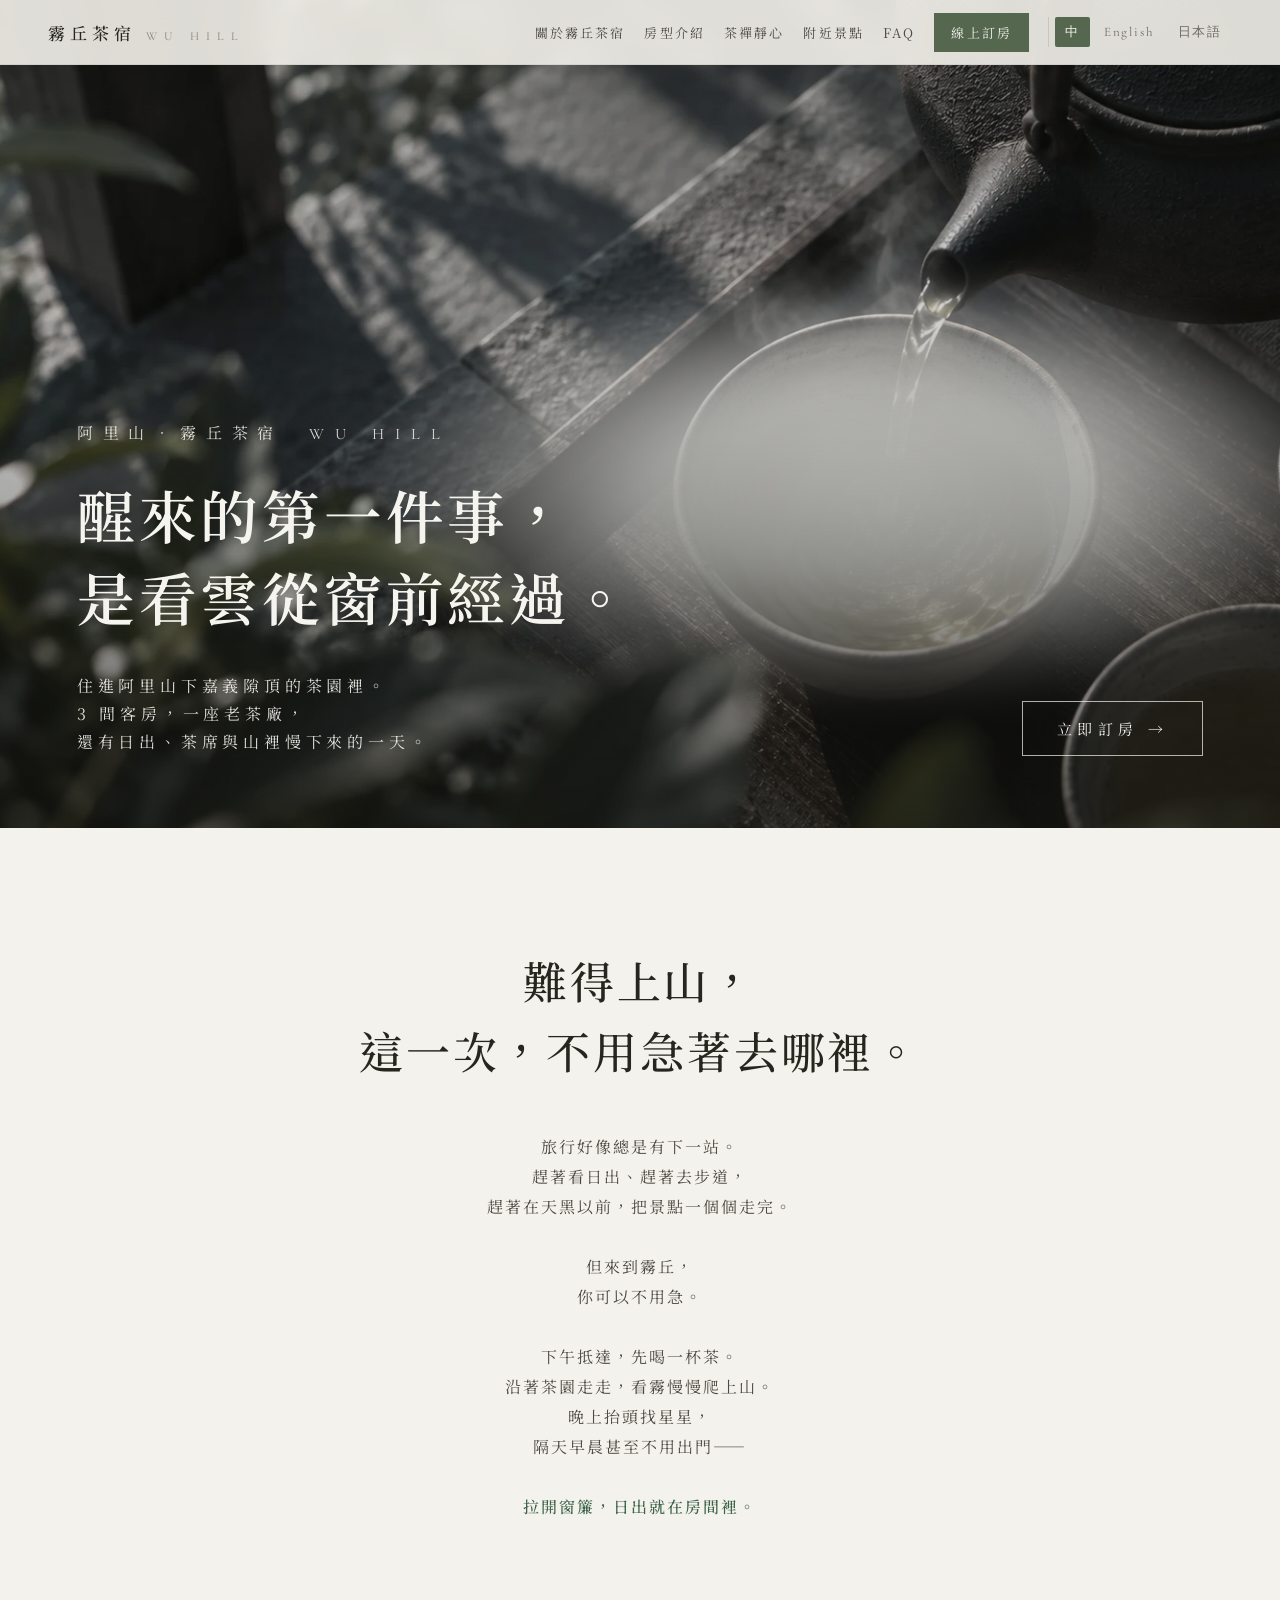
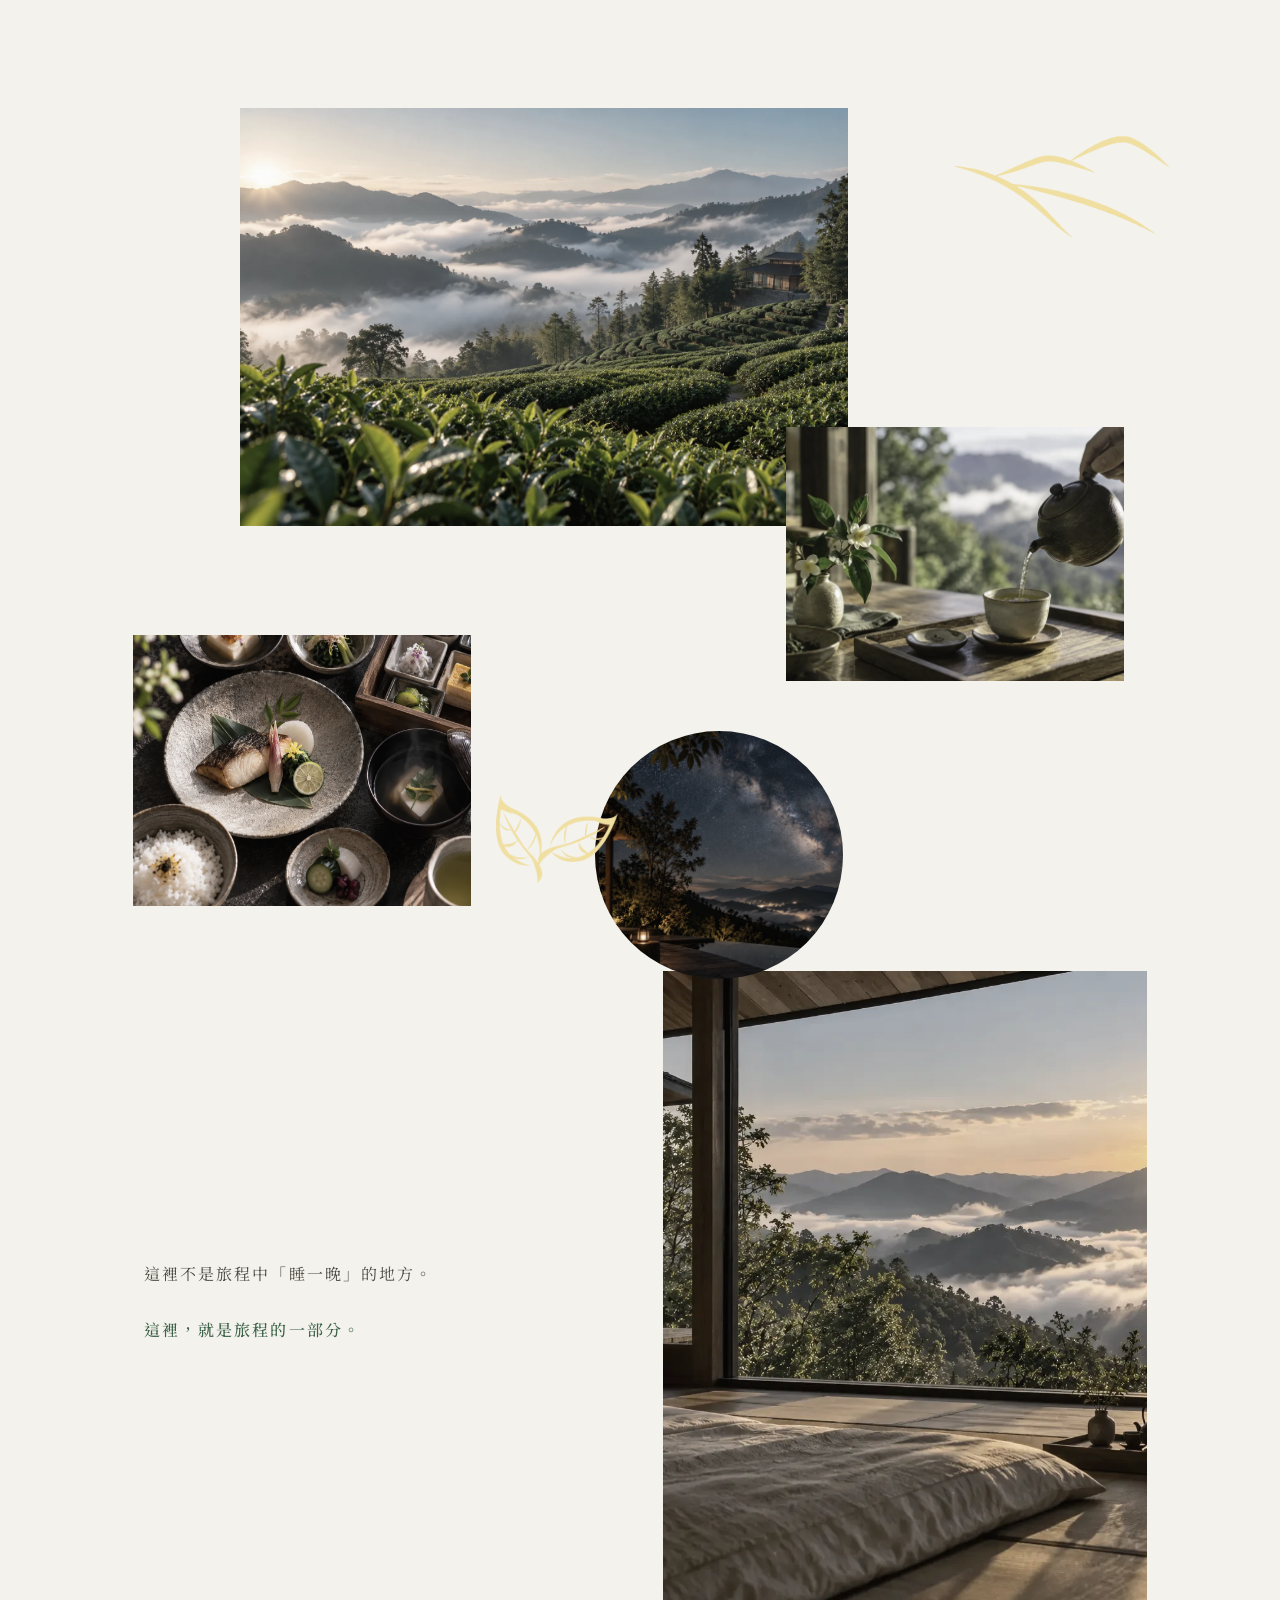
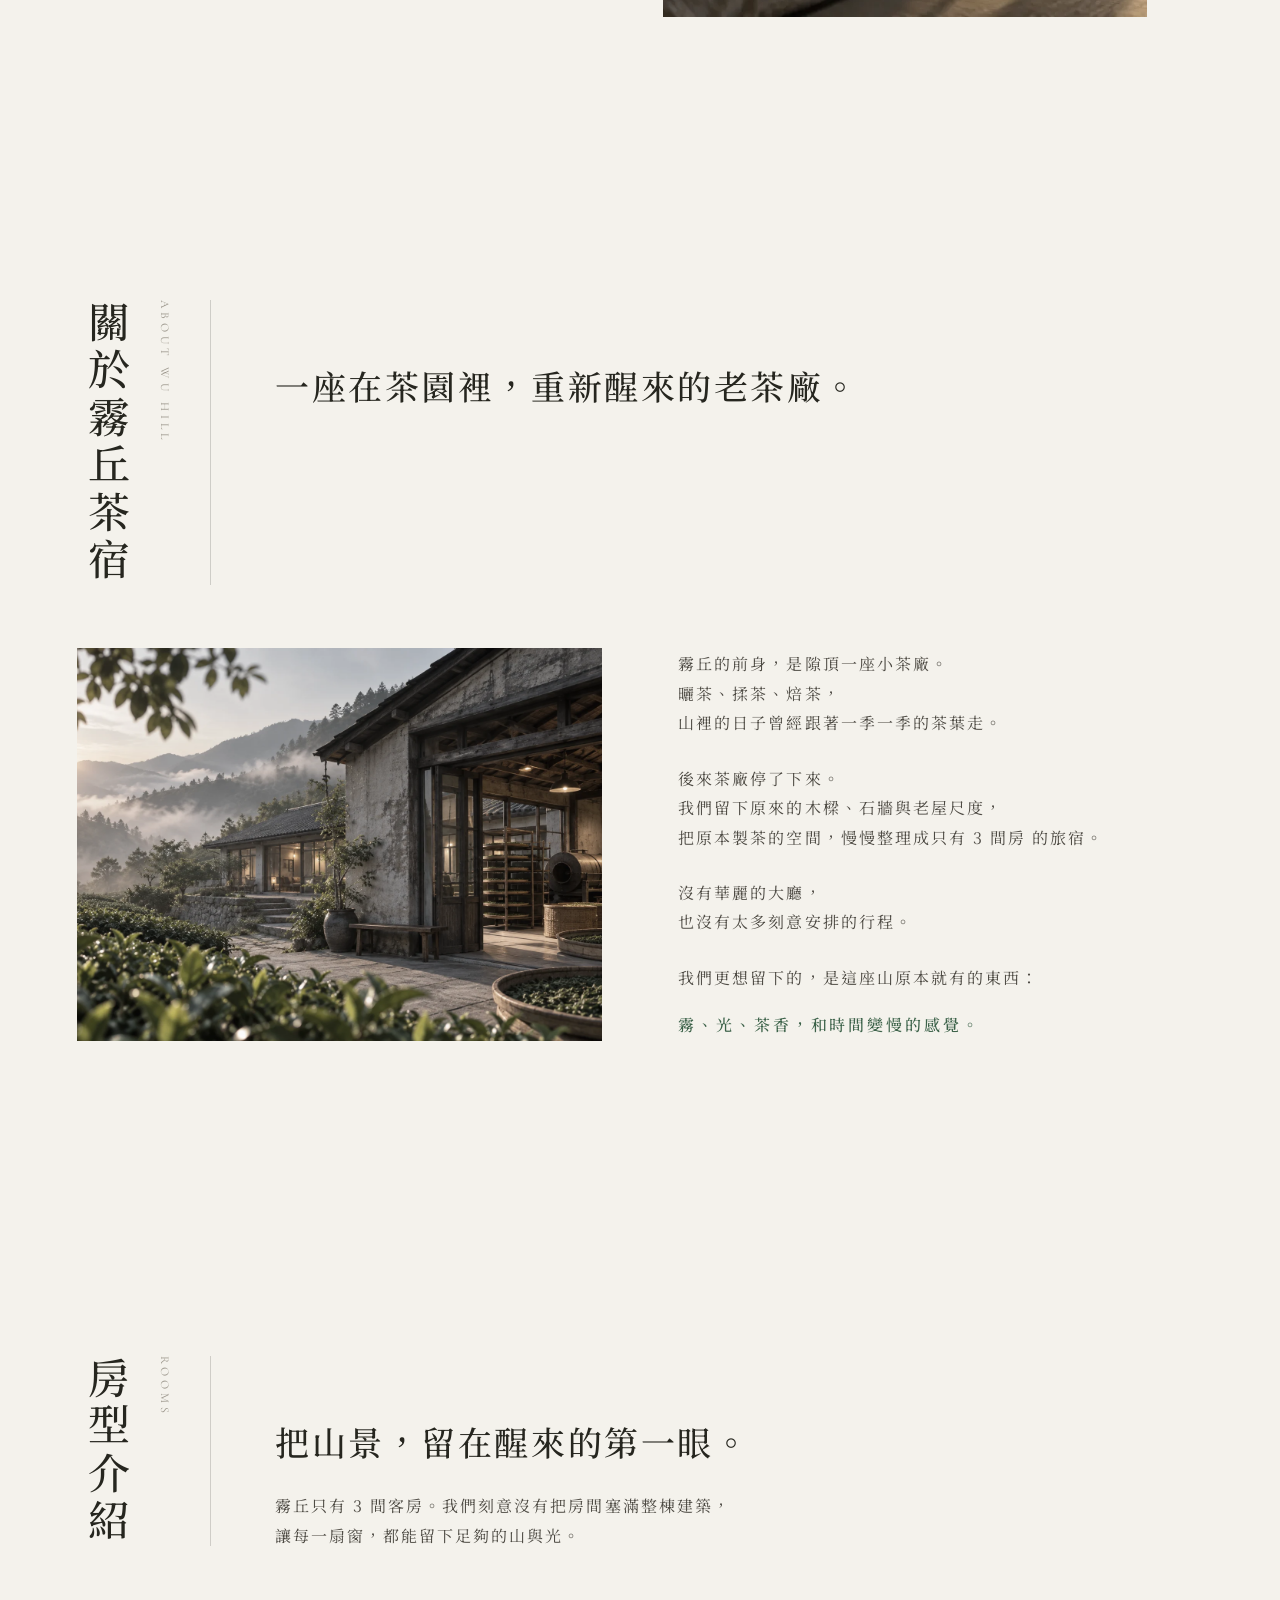
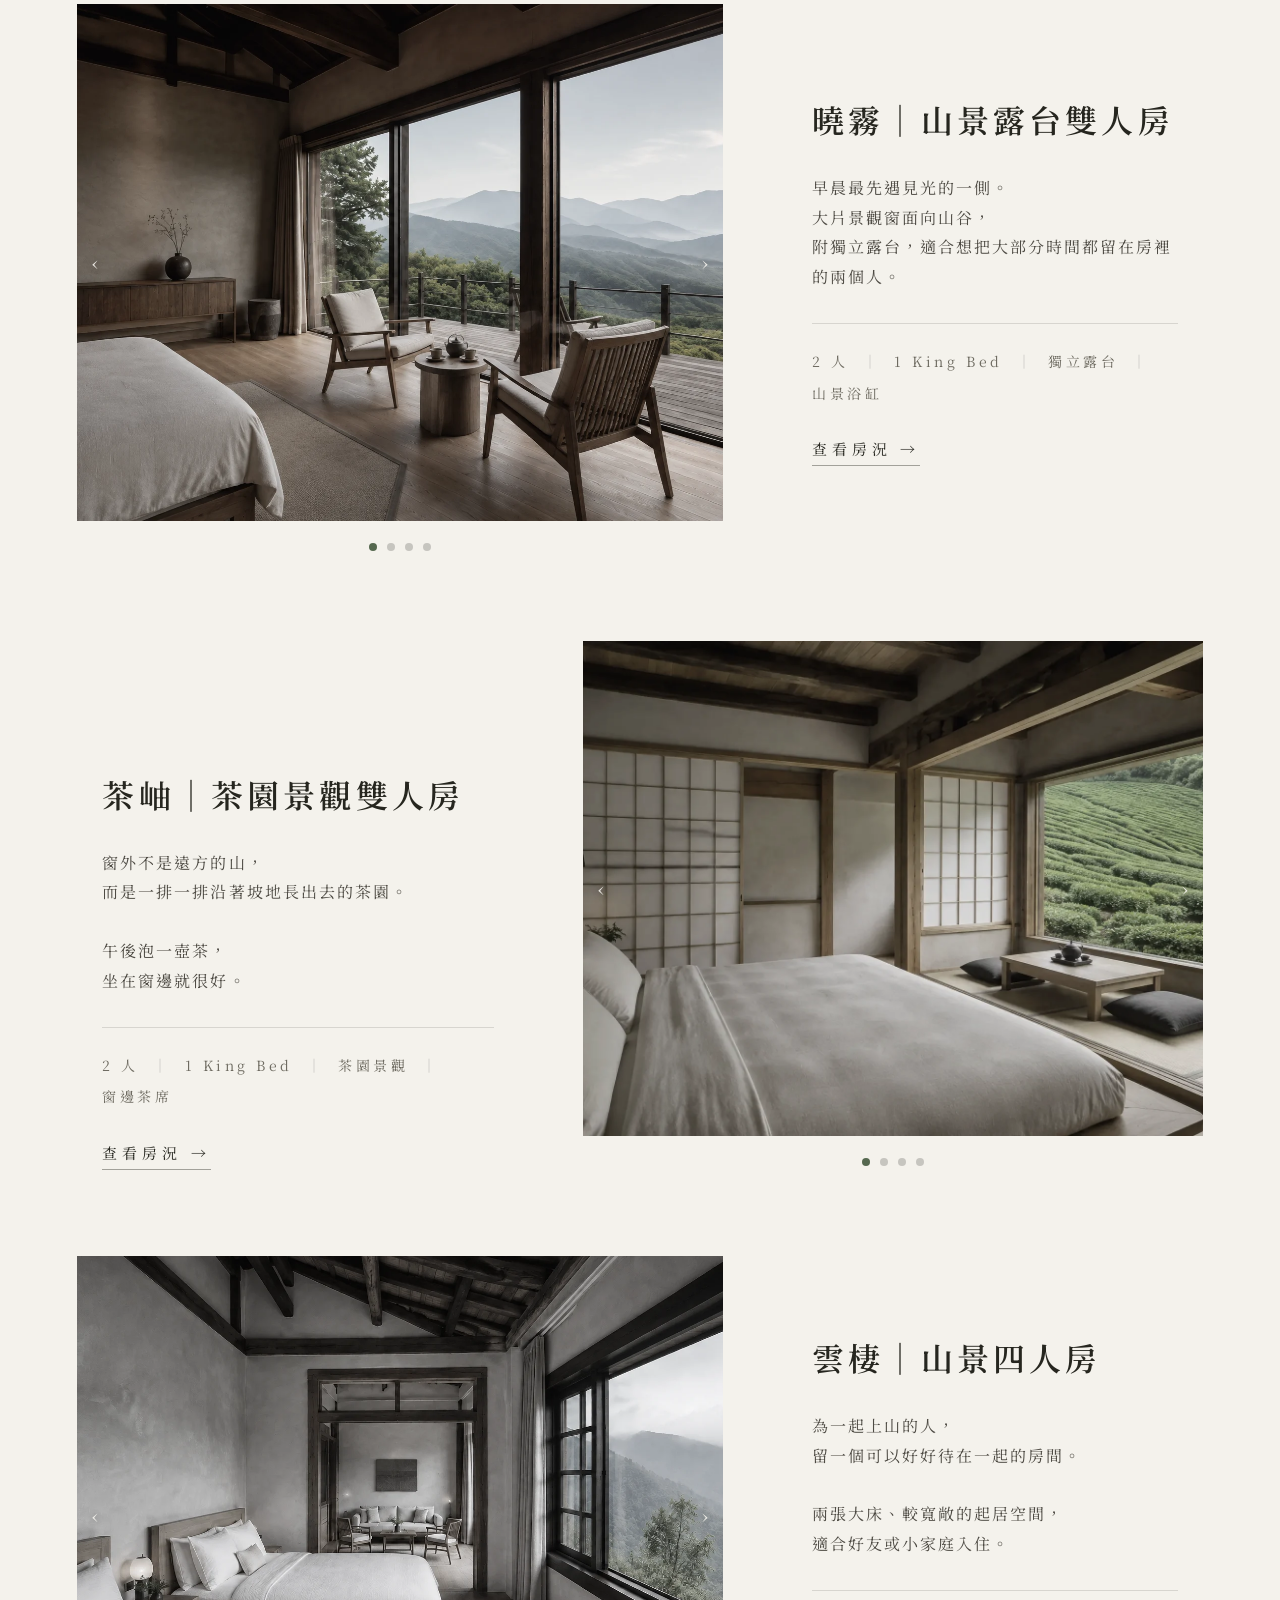
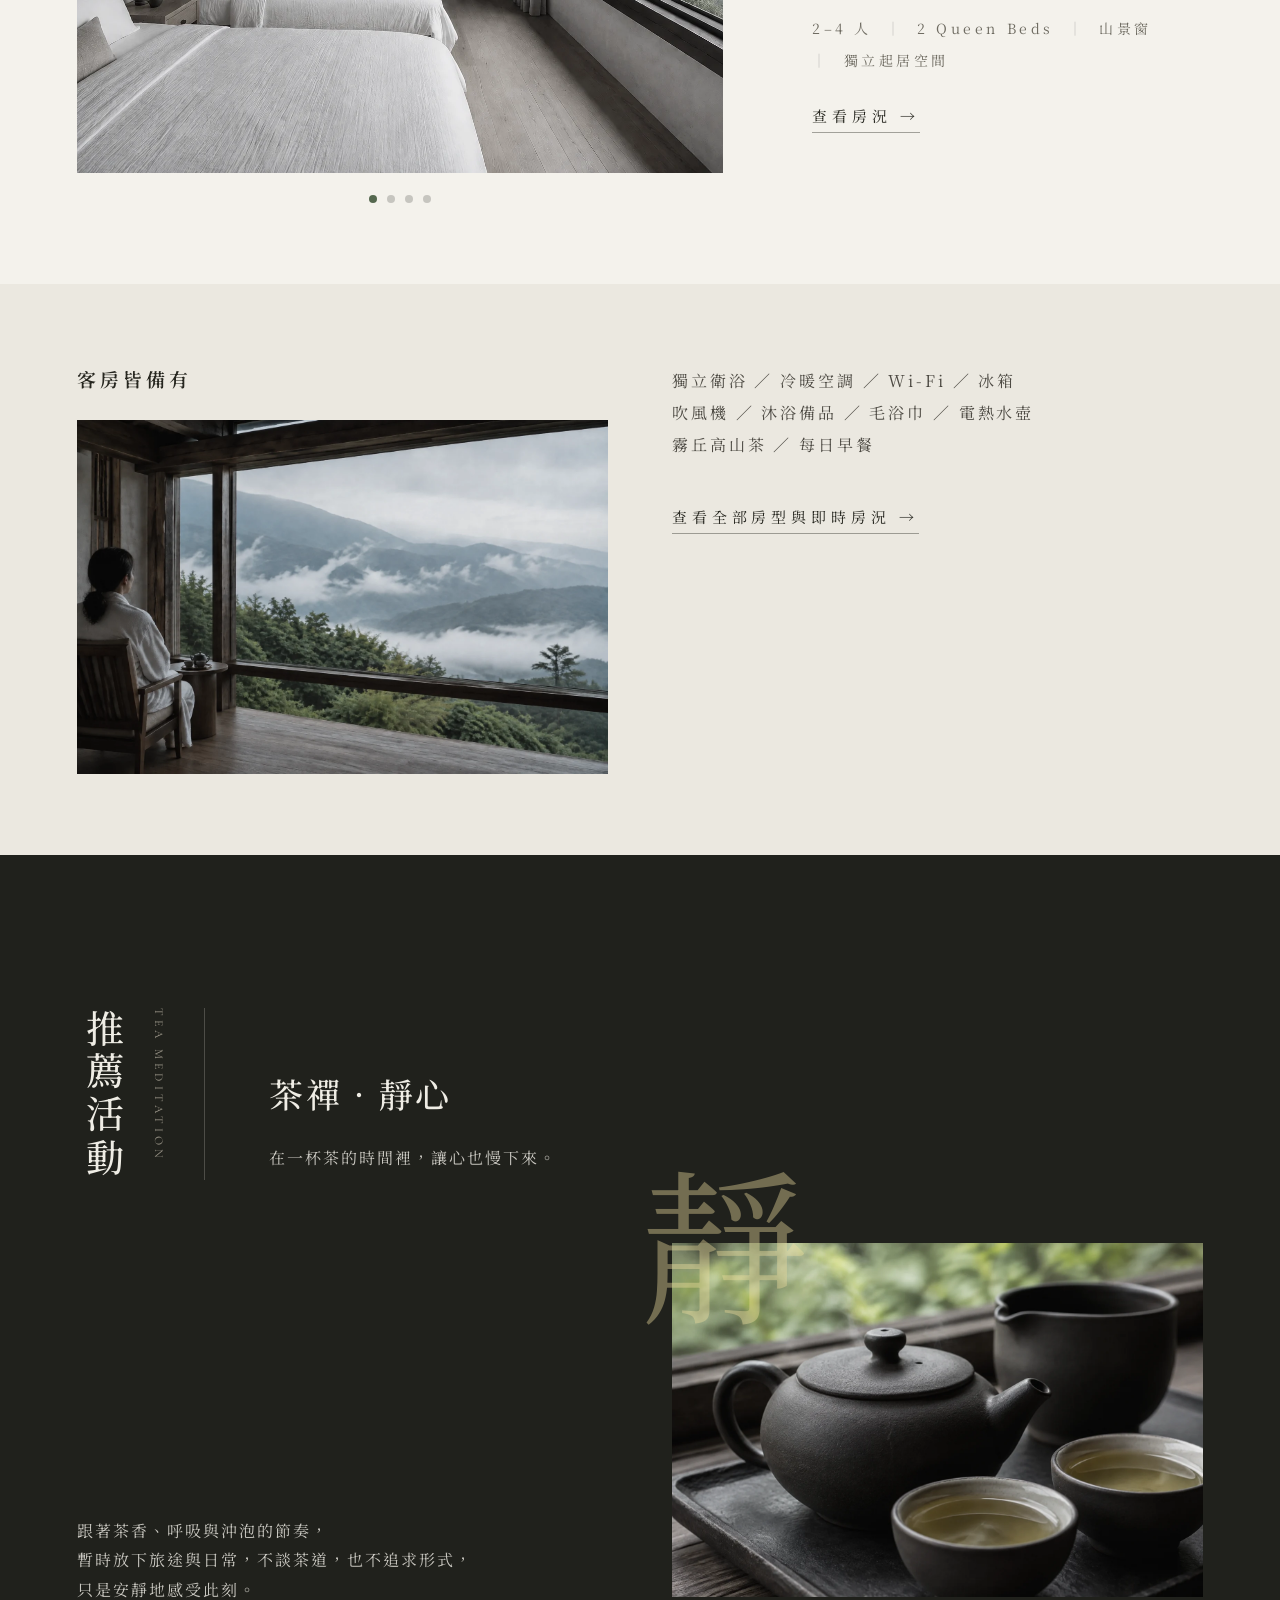
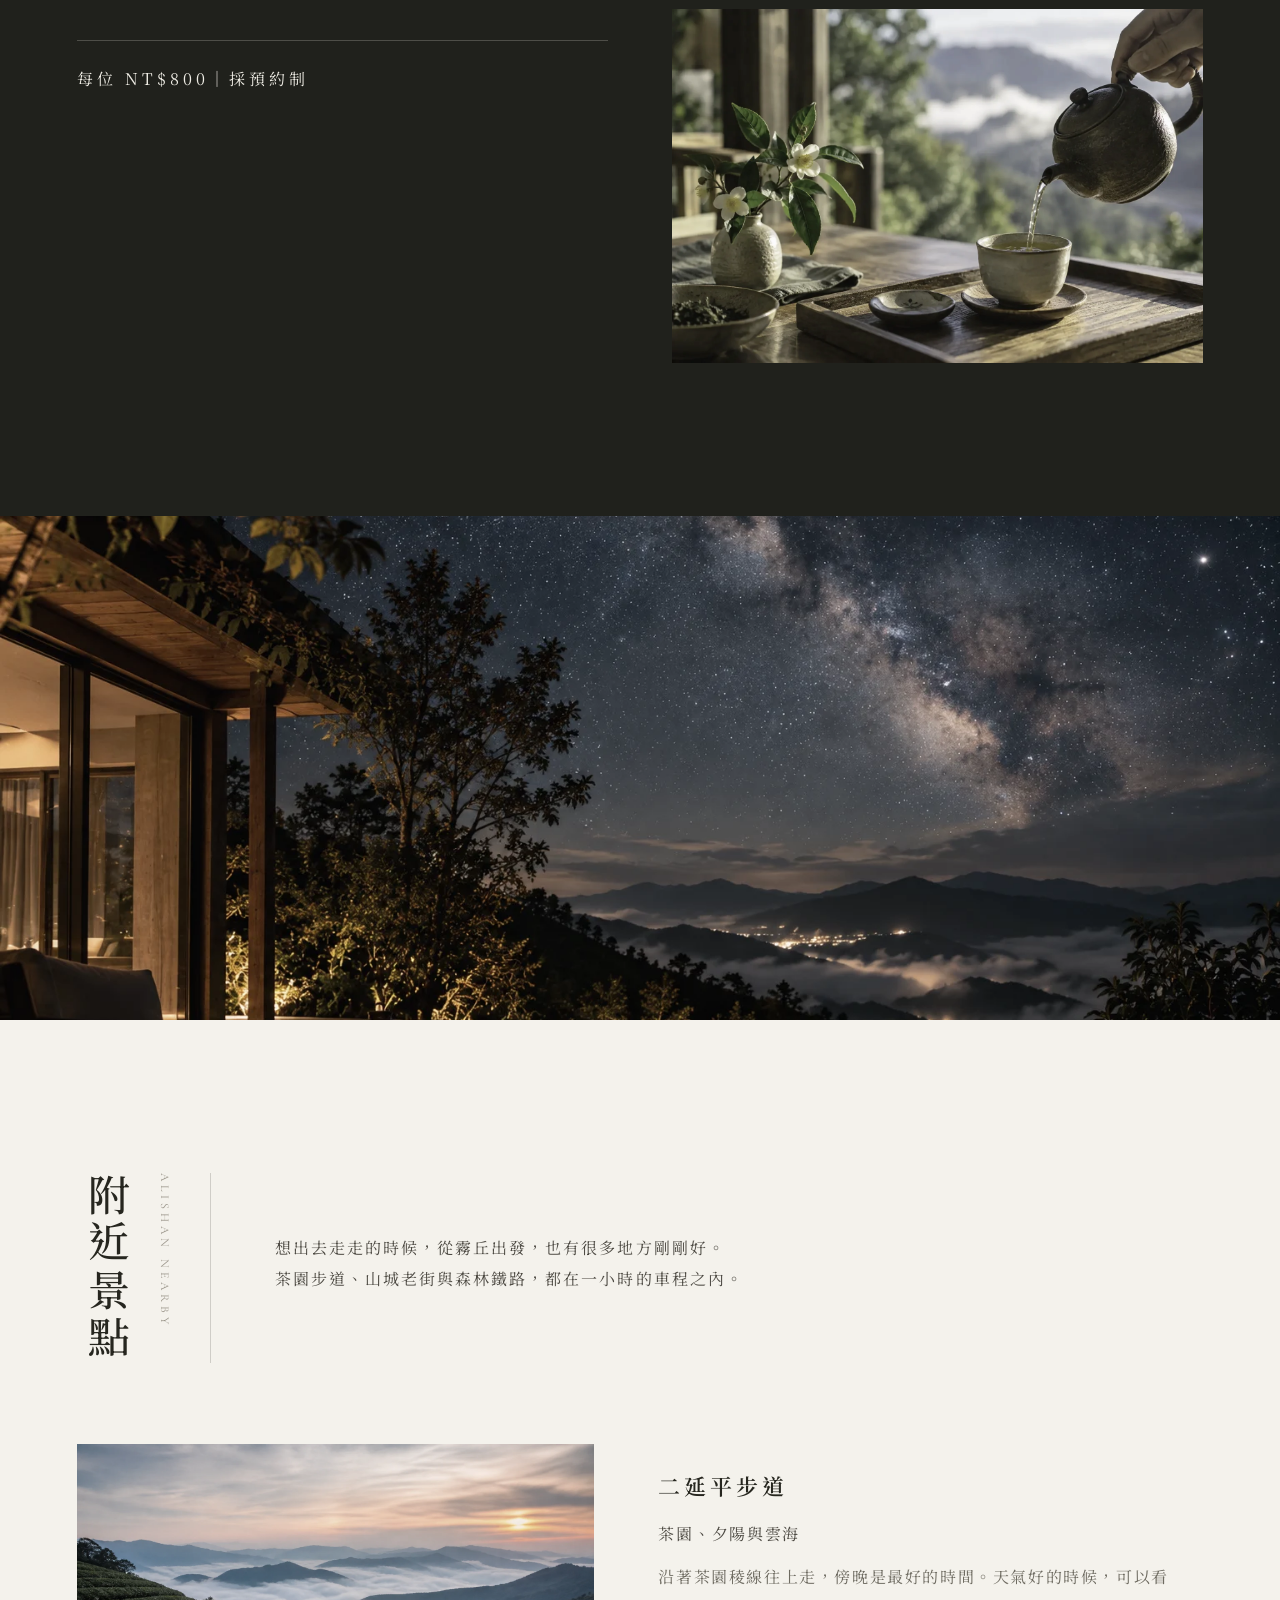
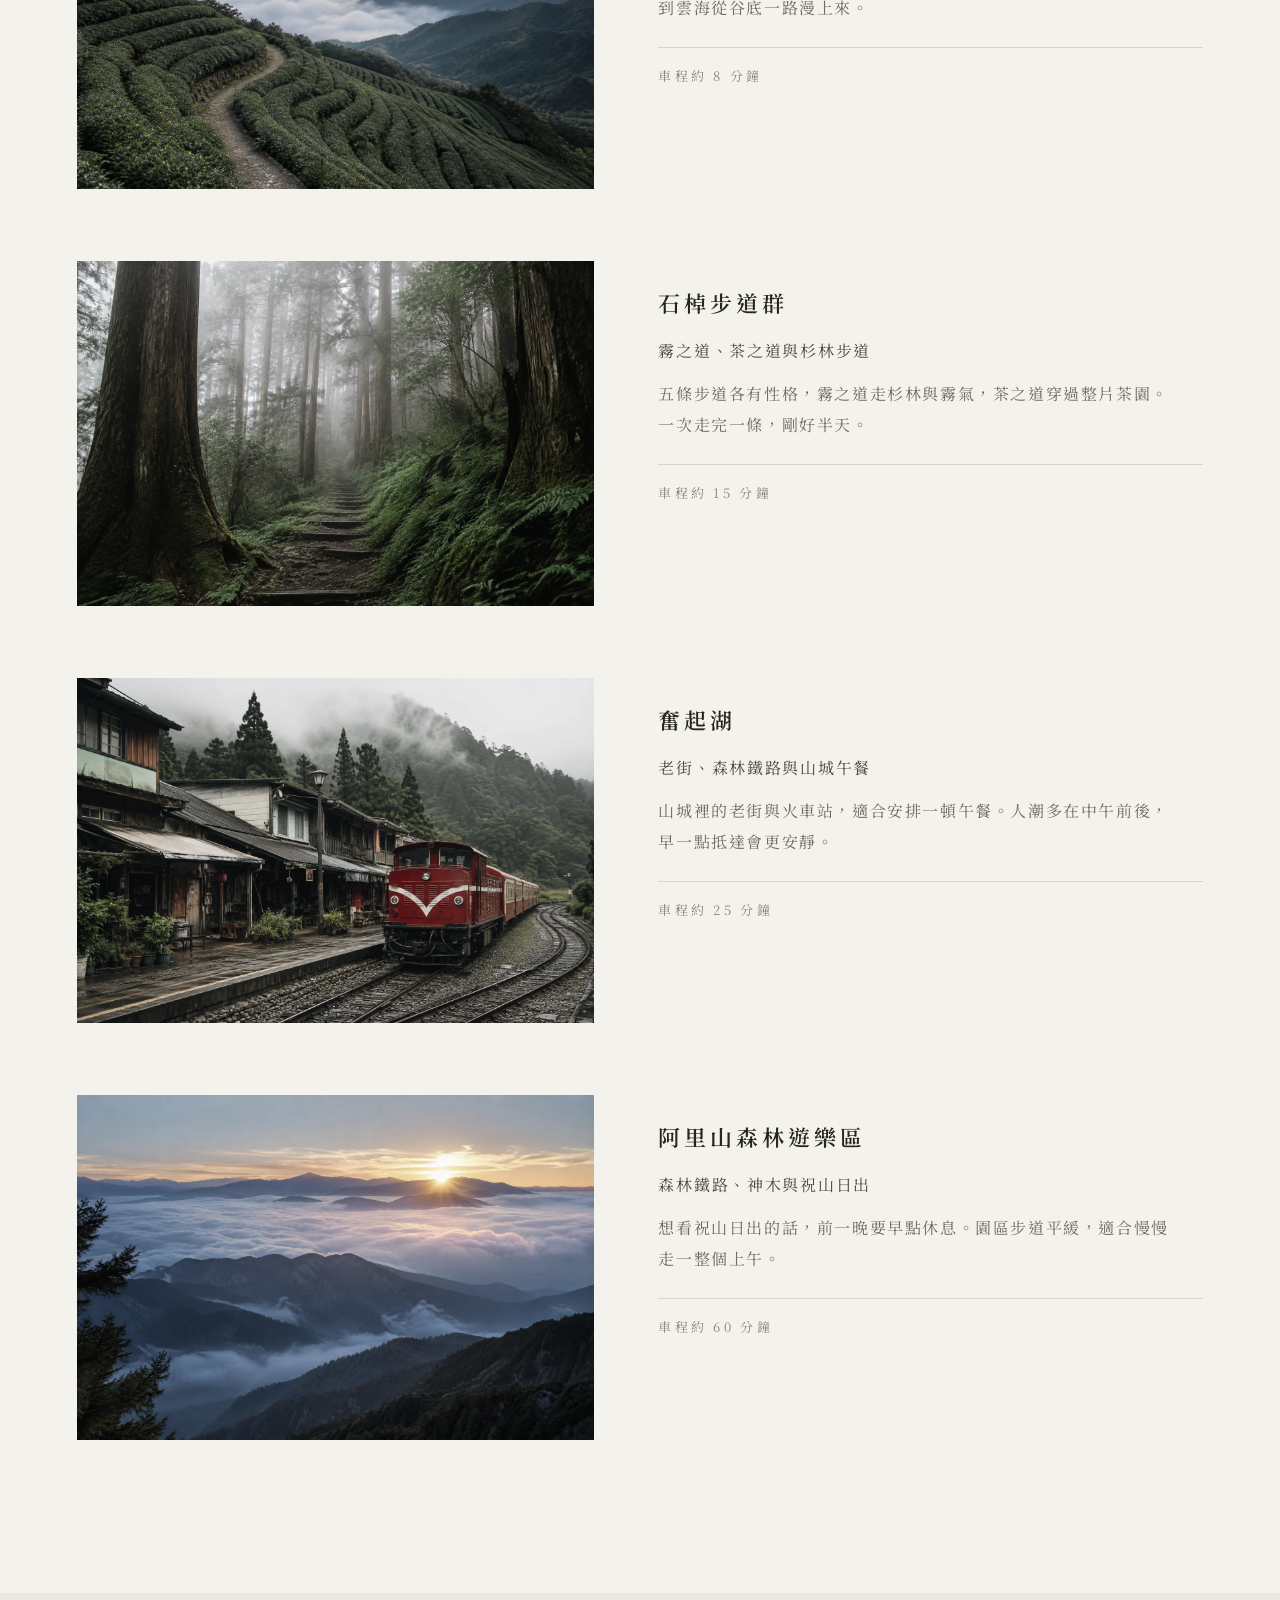
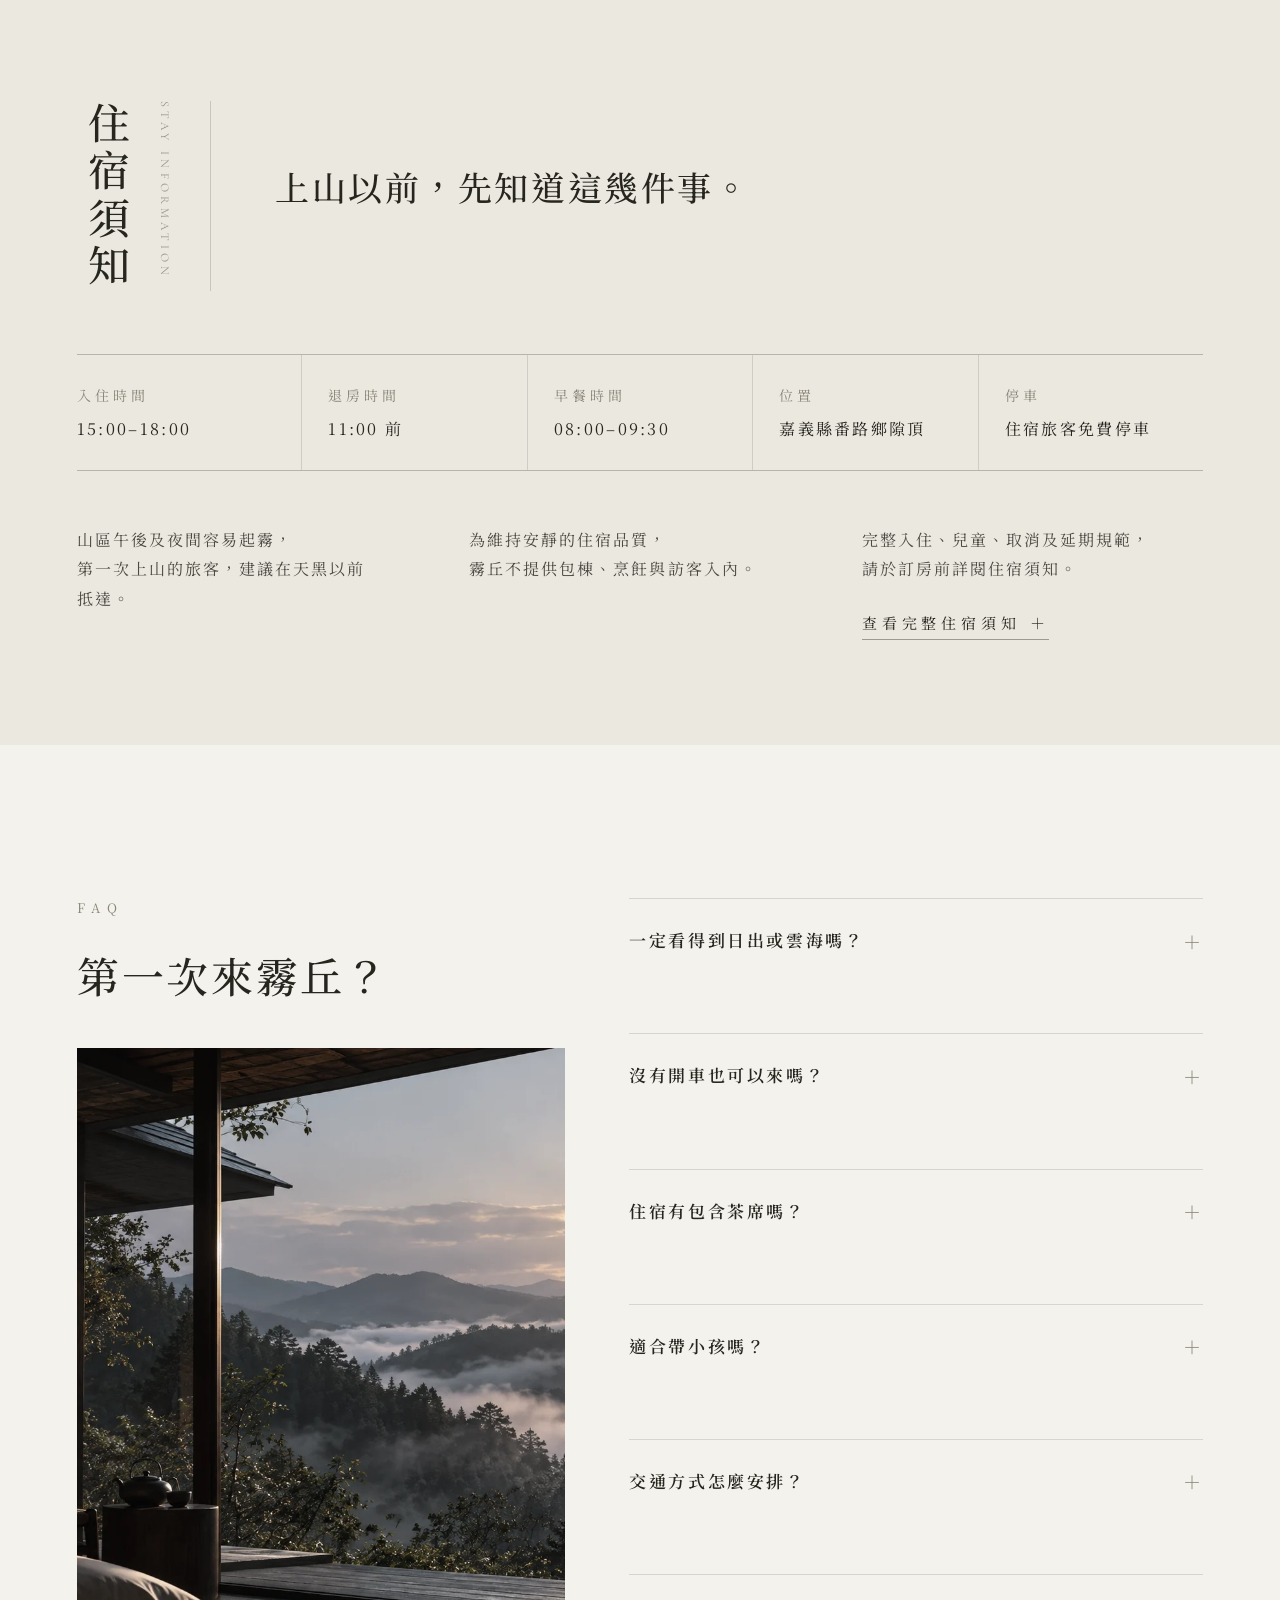
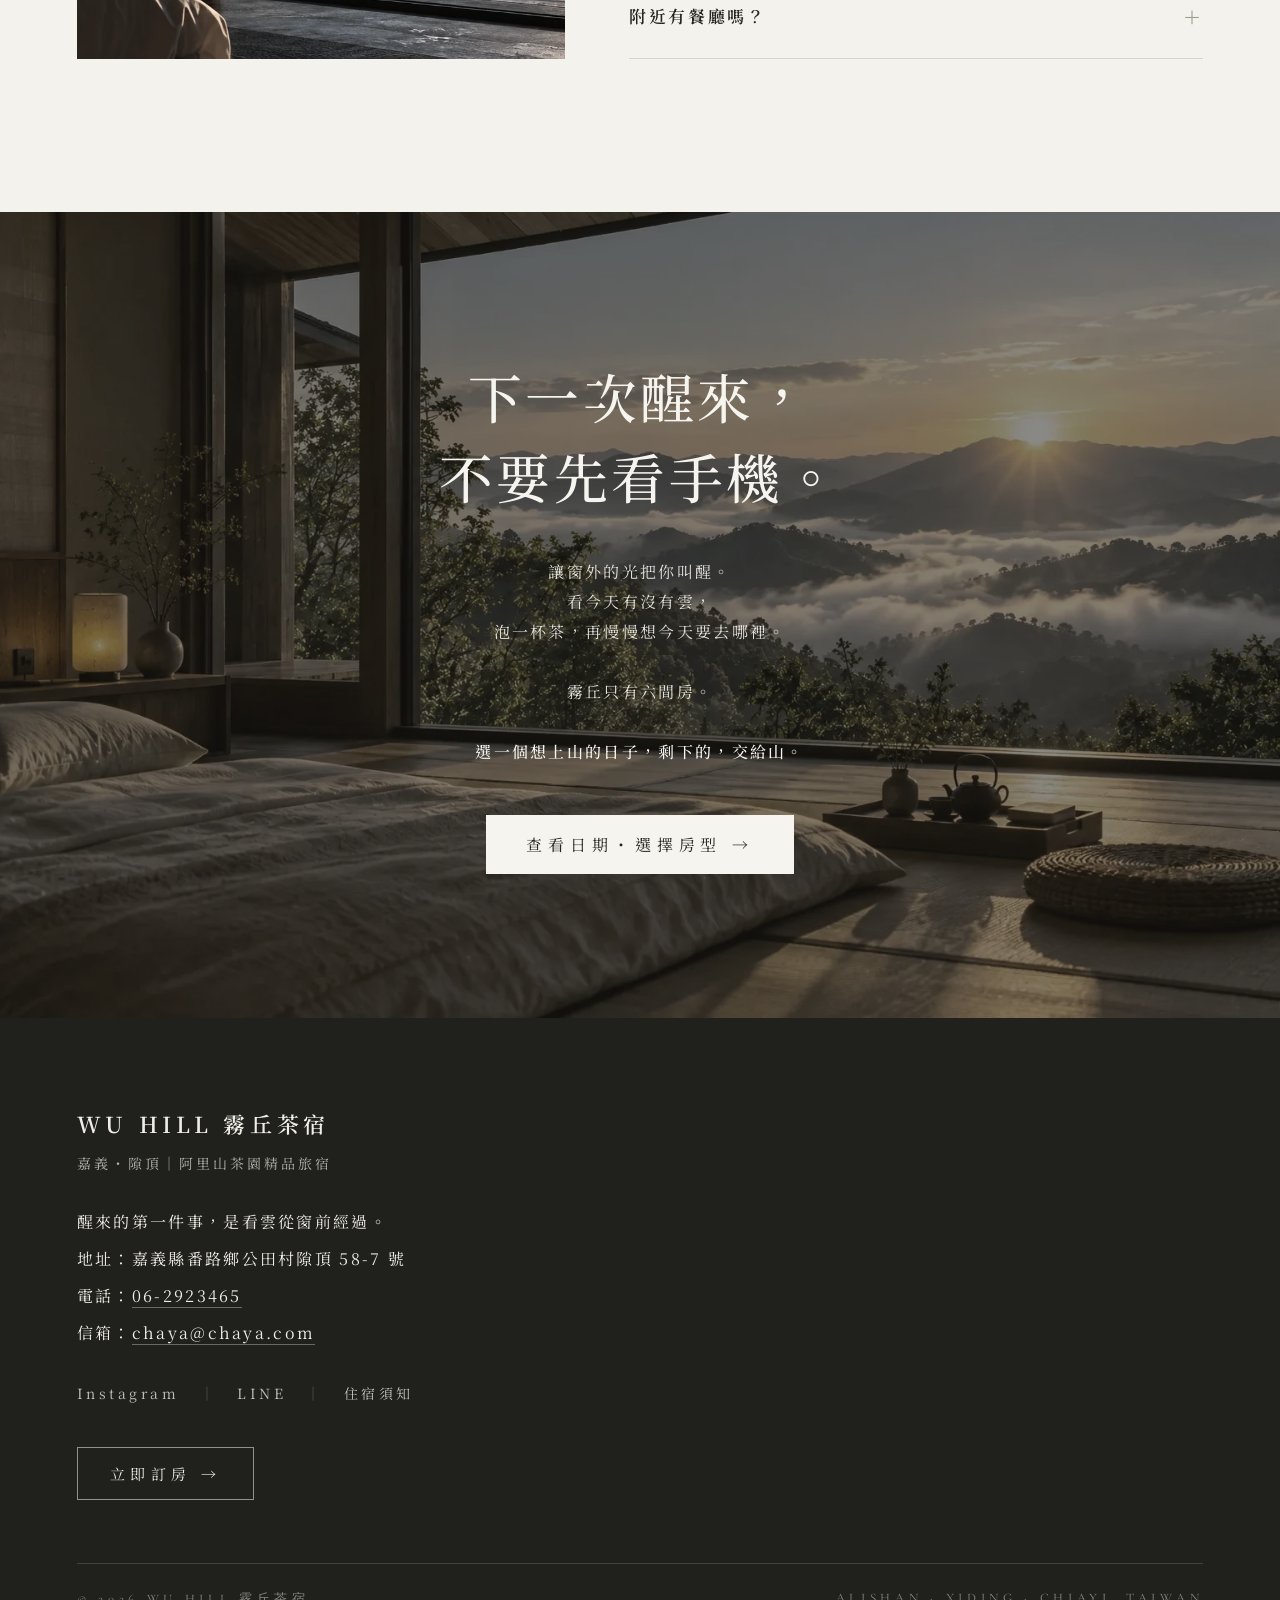
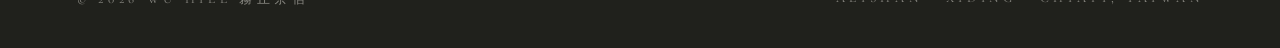
==== index.html @ 0c0c70a4 "Add files via upload" ====
<!DOCTYPE html>
<html lang="zh-Hant">
<head>
<meta charset="utf-8">
<meta name="viewport" content="width=device-width, initial-scale=1">
<title>嘉義 | 阿里山隙頂霧丘茶宿</title>
<meta name="description" content="霧丘茶宿位於嘉義縣番路鄉隙頂，阿里山下的茶園精品旅宿。老茶廠改建，僅 3 間客房，日出、雲海、茶席與山裡慢下來的一天。">
<meta name="keywords" content="霧丘茶宿,阿里山民宿,隙頂民宿,嘉義民宿,阿里山日出,雲海,茶園民宿,番路鄉,茶席,阿里山住宿">
<meta name="robots" content="index,follow,max-image-preview:large">
<meta name="theme-color" content="#F4F2EC">
<link rel="canonical" href="https://wuhill.com.tw/">
<meta property="og:type" content="website">
<meta property="og:locale" content="zh_TW">
<meta property="og:site_name" content="霧丘茶宿 WU HILL">
<meta property="og:title" content="嘉義 | 阿里山隙頂霧丘茶宿">
<meta property="og:description" content="醒來的第一件事，是看雲從窗前經過。阿里山下隙頂茶園裡的 3 間客房。">
<meta property="og:url" content="https://wuhill.com.tw/">
<meta property="og:image" content="https://wuhill.com.tw/assets/hero.webp">
<meta name="twitter:card" content="summary_large_image">
<link rel="alternate" hreflang="zh-Hant" href="https://wuhill.com.tw/">
<link rel="alternate" hreflang="en" href="https://wuhill.com.tw/en/">
<link rel="alternate" hreflang="ja" href="https://wuhill.com.tw/ja/">
<link rel="alternate" hreflang="x-default" href="https://wuhill.com.tw/">
<script type="application/ld+json">
{"@context":"https://schema.org","@type":"LodgingBusiness","name":"霧丘茶宿 WU HILL","alternateName":"阿里山隙頂霧丘茶宿","url":"https://wuhill.com.tw/","image":"https://wuhill.com.tw/assets/hero.webp","description":"阿里山下嘉義隙頂茶園裡的精品旅宿，老茶廠改建，僅 3 間客房，附日出山景、茶席與每日早餐。","priceRange":"$$$","numberOfRooms":3,"petsAllowed":false,"address":{"@type":"PostalAddress","streetAddress":"公田村隙頂 58-7 號","addressLocality":"番路鄉","addressRegion":"嘉義縣","addressCountry":"TW"},"geo":{"@type":"GeoCoordinates","latitude":23.4487,"longitude":120.6935},"telephone":"+886-6-2923465","email":"chaya@chaya.com","checkinTime":"15:00","checkoutTime":"11:00","amenityFeature":[{"@type":"LocationFeatureSpecification","name":"免費停車","value":true},{"@type":"LocationFeatureSpecification","name":"Wi-Fi","value":true},{"@type":"LocationFeatureSpecification","name":"每日早餐","value":true},{"@type":"LocationFeatureSpecification","name":"迎賓茶席","value":true}]}
</script>
<script type="application/ld+json">
{"@context":"https://schema.org","@type":"FAQPage","mainEntity":[{"@type":"Question","name":"一定看得到日出或雲海嗎？","acceptedAnswer":{"@type":"Answer","text":"日出、雲海與星空皆受當日天候影響，我們無法保證。但山裡最好看的地方，也正是每天都不太一樣。"}},{"@type":"Question","name":"沒有開車也可以來嗎？","acceptedAnswer":{"@type":"Answer","text":"可以搭乘大眾運輸至隙頂附近站點。若希望安排周邊景點，自駕會較方便。"}},{"@type":"Question","name":"住宿有包含茶席嗎？","acceptedAnswer":{"@type":"Answer","text":"有。每位住宿旅客皆可參加入住迎賓茶席，不需要任何茶道經驗。"}},{"@type":"Question","name":"適合帶小孩嗎？","acceptedAnswer":{"@type":"Answer","text":"可以，部分房型可入住兒童，實際人數限制請依各房型說明。"}},{"@type":"Question","name":"附近有餐廳嗎？","acceptedAnswer":{"@type":"Answer","text":"山區餐飲選擇與營業時間較城市有限，建議入住前安排晚餐。訂房完成後，我們也會提供附近用餐清單。"}}]}
</script>
<link rel="preconnect" href="https://fonts.googleapis.com">
<link rel="preconnect" href="https://fonts.gstatic.com" crossorigin>
<link href="https://fonts.googleapis.com/css2?family=Cormorant+Garamond:ital,wght@0,300;0,400;0,500;0,600;1,300&family=Noto+Serif+TC:wght@200;300;400;500;600&family=Noto+Serif+JP:wght@200;300;400;500;600&display=swap" rel="stylesheet">
<style>
*{box-sizing:border-box}
html{scroll-behavior:smooth}
body{margin:0;background:#F4F2EC;color:#26261F;font-family:"Noto Serif TC",serif;font-weight:400;-webkit-font-smoothing:antialiased;text-wrap:pretty}
img{display:block;max-width:100%}
a{color:#26261F;text-decoration:none}
a:hover{color:#6A7A6B}
::selection{background:#D8D6CB}
summary::-webkit-details-marker{display:none}
details[open] [data-faq-mark]{transform:rotate(45deg)}
[data-faq-mark]{transition:transform .35s ease}
@keyframes wu-mist{
  0%{transform:translate3d(46%,32%,0) scale(1);opacity:0}
  12%{opacity:0.95}
  55%{opacity:1}
  88%{opacity:0.6}
  100%{transform:translate3d(-46%,-30%,0) scale(1.3);opacity:0}
}
@media (max-width:720px){
  [data-sec-head]{grid-template-columns:1fr !important;gap:24px !important}
  [data-sec-head] > div:first-child{border-right:0 !important;padding-right:0 !important}
  [data-sec-head] > div:last-child{padding-top:0 !important}
}


/* ---- 手機／平板：照片不裁切，改用原始 3:2 比例完整呈現 ---- */
@media (max-width:820px){
  [data-room-article] > div:first-child > div[style*="aspect-ratio"],
  [data-room-article] > div:last-child > div[style*="aspect-ratio"]{aspect-ratio:3/2 !important}
  [data-faq-grid] img,
  #about img,
  #spots img,
  #info img{aspect-ratio:3/2 !important}
}
@media (hover:none) and (max-width:820px){
  [data-nav]{display:none !important}
}
@media (max-width:820px){
  [data-room-article],[data-spot-row],[data-faq-grid]{grid-template-columns:1fr !important}
}

/* ---- 開啟載入畫面 / preloader ----
   1.2 秒後由 CSS 強制淡出，不依賴 JavaScript；淡出後不擋操作。 */
#wh-preload{position:fixed;inset:0;z-index:9999;background:#F4F2EC;display:flex;flex-direction:column;align-items:center;justify-content:center;gap:26px;animation:wh-pl-auto .7s ease 1.2s forwards}
#wh-preload.is-done{opacity:0;visibility:hidden;pointer-events:none}
@keyframes wh-pl-auto{to{opacity:0;visibility:hidden;pointer-events:none}}
#wh-preload .wh-pl-mark{width:clamp(74px,10vw,104px);opacity:0;animation:wh-pl-in .9s cubic-bezier(.22,.61,.36,1) forwards}
#wh-preload .wh-pl-name{margin:0;font-size:clamp(15px,2.2vw,18px);letter-spacing:0.5em;color:#26261F;opacity:0;animation:wh-pl-in .9s cubic-bezier(.22,.61,.36,1) .15s forwards}
#wh-preload .wh-pl-en{margin:0;font-family:'Cormorant Garamond',serif;font-size:11px;letter-spacing:0.44em;color:#9A958A;opacity:0;animation:wh-pl-in .9s cubic-bezier(.22,.61,.36,1) .3s forwards}
#wh-preload .wh-pl-bar{width:clamp(120px,18vw,190px);height:1px;background:rgba(38,38,31,0.14);overflow:hidden}
#wh-preload .wh-pl-bar i{display:block;height:100%;width:40%;background:#55684F;animation:wh-pl-sweep 1.2s ease-in-out infinite}
@keyframes wh-pl-in{from{opacity:0;transform:translateY(12px)}to{opacity:1;transform:none}}
@keyframes wh-pl-sweep{0%{transform:translateX(-100%)}100%{transform:translateX(250%)}}
@media (prefers-reduced-motion: reduce){
  #wh-preload .wh-pl-mark,#wh-preload .wh-pl-name,#wh-preload .wh-pl-en{animation:none;opacity:1}
  #wh-preload .wh-pl-bar i{animation:none;width:100%}
}

/* ---- 平板 / tablet ---- */
@media (max-width:1024px){
  [data-collage]{max-width:100% !important}
}

/* ---- 手機 / mobile：內文縮小 ---- */
@media (max-width:600px){
  section p,section div,footer p,summary span{letter-spacing:0.1em}
  section p[style*="font-size:16px"],section div[style*="font-size:16px"],
  footer p[style*="font-size:16px"],section p[style*="font-size:17px"],
  section p[style*="font-size:18px"]{font-size:14px !important}
  section h3[style*="font-size:22px"]{font-size:19px !important}
  section p[style*="font-size:14px"],section div[style*="font-size:14px"],
  section p[style*="font-size:13px"],section div[style*="font-size:13px"]{font-size:12px !important}
  summary{font-size:15px !important}
}

/* 意象拼貼：手機／平板維持同一版面，圖距放大、文字加大 */
@media (max-width:900px){
  [data-collage]{padding-top:158% !important}
  [data-collage] figure[data-cfig]{transform:scale(0.93)}
  [data-collage] [data-cfig]:not(figure){width:44% !important;left:4% !important;font-size:clamp(13px,2.6vw,17px) !important;line-height:1.8 !important;letter-spacing:0.08em !important}
  [data-collage] [data-cfig]:not(figure) p{margin-bottom:clamp(12px,1.8vw,22px) !important}
}
@media (max-width:600px){
  [data-collage]{padding-top:172% !important}
  [data-collage] figure[data-cfig]{transform:scale(0.9)}
  [data-collage] [data-cfig]:not(figure){width:48% !important;font-size:clamp(13px,3.4vw,16px) !important}
}
@media (prefers-reduced-motion: reduce){
  [data-mist]{animation:none !important;opacity:0.28 !important}
}

/* ---- 導覽列 ---- */
header a > span{white-space:nowrap}
.wh-nav-links{display:flex;align-items:center;gap:clamp(10px,1.5vw,22px)}
.wh-nav-lang{display:flex;align-items:center;gap:4px;font-family:'Cormorant Garamond',serif;font-size:13px;letter-spacing:0.14em;padding-left:6px;border-left:1px solid rgba(38,38,31,0.12)}
.wh-nav-lang a{transition:background .25s ease,color .25s ease}
.wh-burger{display:none;flex-direction:column;justify-content:center;align-items:center;gap:5px;width:40px;height:40px;background:none;border:0;cursor:pointer;padding:0}
.wh-drawer{display:none;flex-direction:column;padding:8px clamp(20px,4vw,48px) 24px;border-top:1px solid rgba(38,38,31,0.08);background:rgba(244,242,236,0.98);font-size:15px}
@media (hover:none) and (max-width:820px){
  [data-nav]{display:none !important}
}
@media (max-width:1080px){
  .wh-nav-links,.wh-nav-lang{display:none}
  .wh-burger{display:flex}
  .wh-drawer.is-open{display:flex}
}

</style>
</head>
<body>
<div id="wh-preload" role="status" aria-live="polite">
  <img class="wh-pl-mark" src="assets/motif-leaves-pale.webp" alt="" aria-hidden="true">
  <p class="wh-pl-name">霧丘茶宿</p>
  <p class="wh-pl-en">WU HILL</p>
  <span class="wh-pl-bar" aria-hidden="true"><i></i></span>
</div>

<div style="overflow-x:hidden">

<header style="position:fixed;top:0;left:0;right:0;z-index:50;background:rgba(244,242,236,0.9);backdrop-filter:blur(14px);-webkit-backdrop-filter:blur(14px);border-bottom:1px solid rgba(38,38,31,0.08)">
  <div style="max-width:1440px;margin:0 auto;padding:0 clamp(20px,4vw,48px);height:64px;display:flex;align-items:center;justify-content:space-between;gap:24px">
    <a href="#top" style="display:flex;align-items:baseline;gap:10px;flex:0 0 auto">
      <span style="font-size:17px;letter-spacing:0.288em;font-weight:500">霧丘茶宿</span>
      <span style="font-family:'Cormorant Garamond',serif;font-size:12px;letter-spacing:0.612em;color:#8A8578">WU HILL</span>
    </a>
    <nav style="display:flex;align-items:center;gap:clamp(10px,1.5vw,22px);font-size:13px;letter-spacing:0.16em;color:#4D4A43;white-space:nowrap;min-width:0">
      <span class="wh-nav-links">
        <a href="#about" style="color:#4D4A43;white-space:nowrap">關於霧丘茶宿</a>
        <a href="#rooms" style="color:#4D4A43;white-space:nowrap">房型介紹</a>
        <a href="#tea" style="color:#4D4A43;white-space:nowrap">茶禪靜心</a>
        <a href="#spots" style="color:#4D4A43;white-space:nowrap">附近景點</a>
        <a href="#faq" style="color:#4D4A43;white-space:nowrap">FAQ</a>
      </span>
      <a href="#booking" style="border:1px solid #55684F;background:#55684F;padding:9px 16px;color:#F4F2EC;letter-spacing:0.16em;white-space:nowrap;flex:0 0 auto" data-hover="background:#3E4E3A;border-color:#3E4E3A;color:#F4F2EC">線上訂房</a>
      <span class="wh-nav-lang">
        <span style="background:#55684F;color:#F4F2EC;padding:6px 10px;border-radius:2px">中</span>
        <a href="en/index.html" style="color:#6E6B61;padding:6px 10px;border-radius:2px" data-hover="background:#55684F;color:#F4F2EC">English</a>
        <a href="ja/index.html" style="color:#6E6B61;padding:6px 10px;border-radius:2px" data-hover="background:#55684F;color:#F4F2EC">日本語</a>
      </span>
      <button type="button" data-menu-toggle aria-label="選單" class="wh-burger" aria-expanded="false">
        <span style="display:block;width:22px;height:1px;background:#26261F"></span>
        <span style="display:block;width:22px;height:1px;background:#26261F"></span>
        <span style="display:block;width:22px;height:1px;background:#26261F"></span>
      </button>
    </nav>
  </div>
  <div class="wh-drawer">
    <a href="#about" data-menu-close style="color:#4D4A43;padding:14px 0;border-bottom:1px solid rgba(38,38,31,0.08);letter-spacing:0.252em">關於霧丘茶宿</a>
    <a href="#rooms" data-menu-close style="color:#4D4A43;padding:14px 0;border-bottom:1px solid rgba(38,38,31,0.08);letter-spacing:0.252em">房型介紹</a>
    <a href="#tea" data-menu-close style="color:#4D4A43;padding:14px 0;border-bottom:1px solid rgba(38,38,31,0.08);letter-spacing:0.252em">茶禪靜心</a>
    <a href="#spots" data-menu-close style="color:#4D4A43;padding:14px 0;border-bottom:1px solid rgba(38,38,31,0.08);letter-spacing:0.252em">附近景點</a>
    <a href="#faq" data-menu-close style="color:#4D4A43;padding:14px 0;border-bottom:1px solid rgba(38,38,31,0.08);letter-spacing:0.252em">FAQ</a>
    <span style="display:flex;gap:10px;padding:18px 0 4px;font-family:'Cormorant Garamond',serif;font-size:14px;letter-spacing:0.2em;color:#9A958A">
      <span style="background:#55684F;color:#F4F2EC;padding:6px 10px;border-radius:2px">中</span>
      <a href="en/index.html" style="color:#6E6B61;padding:6px 10px;border-radius:2px" data-hover="background:#55684F;color:#F4F2EC">English</a>
      <a href="ja/index.html" style="color:#6E6B61;padding:6px 10px;border-radius:2px" data-hover="background:#55684F;color:#F4F2EC">日本語</a>
    </span>
  </div>
</header>

<!-- ===== HERO 主視覺（輪播圖 3 張 / 標題 / 訂房按鈕） ===== -->
<section id="top" style="position:relative;overflow:hidden;min-height:92vh;display:flex;align-items:flex-end;padding:120px clamp(24px,6vw,80px) clamp(48px,8vh,88px)">
  <img data-slideshow data-hero-slide="0" src="assets/hero.webp" alt="霧丘茶宿：清晨山間茶席，茶湯注入陶杯" fetchpriority="high" style="position:absolute;inset:0;width:100%;height:100%;object-fit:cover;opacity:1;transition:opacity 2s ease-in-out">
  <img data-slideshow data-hero-slide="1" src="assets/tea-field-dawn.webp" alt="隙頂茶園與清晨雲海" loading="lazy" style="position:absolute;inset:0;width:100%;height:100%;object-fit:cover;opacity:0;transition:opacity 2s ease-in-out">
  <img data-slideshow data-hero-slide="2" src="assets/room2-4.webp" alt="窗邊茶席與茶園景觀" loading="lazy" style="position:absolute;inset:0;width:100%;height:100%;object-fit:cover;opacity:0;transition:opacity 2s ease-in-out">
  <div data-mist aria-hidden="true" style="position:absolute;inset:-25%;pointer-events:none;background:radial-gradient(34% 22% at 62% 56%,rgba(250,250,247,1) 0%,rgba(250,250,247,0.9) 34%,rgba(250,250,247,0.45) 58%,rgba(250,250,247,0) 80%);filter:blur(20px);animation:wu-mist 15s linear infinite;will-change:transform,opacity"></div>
  <div style="position:absolute;inset:0;background:linear-gradient(180deg,rgba(20,20,16,0.42) 0%,rgba(20,20,16,0.18) 38%,rgba(20,20,16,0.68) 100%)"></div>
  <div style="position:relative;max-width:1440px;margin:0 auto;width:100%;color:#F6F4EE">
    <p style="margin:0 0 30px;font-size:16px;letter-spacing:0.612em;color:rgba(246,244,238,0.86)">阿里山．霧丘茶宿　<span style="font-family:'Cormorant Garamond',serif;letter-spacing:0.684em">WU HILL</span></p>
    <h1 style="margin:0 0 34px;font-weight:600;font-size:clamp(27px,4.5vw,61px);line-height:1.42;letter-spacing:0.065em">醒來的第一件事，<br>是看雲從窗前經過。</h1>
    <div style="display:flex;flex-wrap:wrap;align-items:flex-end;justify-content:space-between;gap:36px">
      <div style="font-size:16px;line-height:1.76;color:rgba(246,244,238,0.9)">
        <p style="margin:0;letter-spacing:0.3em">住進阿里山下嘉義隙頂的茶園裡。</p>
        <p style="margin:0;letter-spacing:0.3em">3 間客房，一座老茶廠，</p>
        <p style="margin:0;letter-spacing:0.3em">還有日出、茶席與山裡慢下來的一天。</p>
      </div>
      <a href="#booking" style="border:1px solid rgba(246,244,238,0.7);color:#F6F4EE;padding:16px 34px;font-size:15px;letter-spacing:0.36em;white-space:nowrap;flex:0 0 auto" data-hover="background:#F0DFA0;border-color:#F0DFA0;color:#26261F">立即訂房 →</a>
    </div>
  </div>
</section>

<section style="padding:clamp(86px,13vh,168px) clamp(24px,6vw,80px)">
  <div data-reveal style="max-width:760px;margin:0 auto;text-align:center">
    <h2 style="margin:0 0 46px;font-weight:500;font-size:clamp(26px,3.6vw,44px);line-height:1.6;letter-spacing:0.065em">難得上山，<br>這一次，不用急著去哪裡。</h2>
    <div style="font-size:16px;line-height:1.88;letter-spacing:0.126em;color:#4D4A43">
      <p style="margin:0 0 30px">旅行好像總是有下一站。<br>趕著看日出、趕著去步道，<br>趕著在天黑以前，把景點一個個走完。</p>
      <p style="margin:0 0 30px">但來到霧丘，<br>你可以不用急。</p>
      <p style="margin:0 0 30px">下午抵達，先喝一杯茶。<br>沿著茶園走走，看霧慢慢爬上山。<br>晚上抬頭找星星，<br>隔天早晨甚至不用出門——</p>
      <p style="margin:0;color:#3C6249;font-weight:500">拉開窗簾，日出就在房間裡。</p>
    </div>
  </div>
</section>

<section style="position:relative;overflow:hidden;padding:clamp(20px,4vh,60px) clamp(24px,6vw,80px) clamp(48px,8vh,110px)">
  <div data-collage style="position:relative;max-width:1130px;margin:0 auto;padding-top:142%">
    <div aria-hidden="true" data-collage-motif style="position:absolute;top:1%;right:1%;width:22%;pointer-events:none;z-index:1"><img src="assets/motif-ridge-pale.webp" alt="" style="width:100%;height:auto;opacity:0.4"></div>
    <figure data-reveal data-cfig style="margin:0;position:absolute;left:14.5%;top:2%;width:54%;z-index:2">
      <img src="assets/tea-field-dawn.webp" alt="沿著茶園走走，看霧慢慢爬上山" loading="lazy" style="width:100%;aspect-ratio:16/11;object-fit:cover;">
    </figure>
    <figure data-reveal data-cfig style="margin:0;position:absolute;left:63%;top:22%;width:30%;z-index:3">
      <img src="assets/pour-mountain.webp" alt="下午抵達，先喝一杯茶" loading="lazy" style="width:100%;aspect-ratio:4/3;object-fit:cover;">
    </figure>
    <figure data-reveal data-cfig style="margin:0;position:absolute;left:5%;top:35%;width:30%;z-index:2">
      <img src="assets/breakfast.webp" alt="山裡的早餐" loading="lazy" style="width:100%;aspect-ratio:5/4;object-fit:cover;">
    </figure>
    <figure data-reveal data-cfig style="margin:0;position:absolute;left:46%;top:41%;width:22%;z-index:3">
      <img src="assets/starry-terrace.webp" alt="晚上抬頭找星星" loading="lazy" style="width:100%;aspect-ratio:1/1;object-fit:cover;border-radius:50%">
    </figure>
    <figure data-reveal data-cfig style="margin:0;position:absolute;left:52%;top:56%;width:43%;z-index:2">
      <img src="assets/room-sunrise.webp" alt="拉開窗簾，日出就在房間裡" loading="lazy" style="width:100%;aspect-ratio:3/4;object-fit:cover">
    </figure>
    <div data-reveal data-cfig style="position:absolute;left:6%;top:74%;width:34%;z-index:2;font-size:16px;line-height:1.88;letter-spacing:0.126em;color:#4D4A43">
      <p style="margin:0 0 26px">這裡不是旅程中「睡一晚」的地方。</p>
      <p style="margin:0;color:#3C6249;font-weight:500">這裡，就是旅程的一部分。</p>
    </div>
    <div aria-hidden="true" data-collage-motif style="position:absolute;top:44.5%;left:35.5%;width:13%;pointer-events:none;z-index:4"><img src="assets/motif-leaves-pale.webp" alt="" style="width:100%;height:auto;opacity:0.4"></div>
  </div>
</section>

<!-- ===== 關於 / About ===== -->
<section id="about" style="padding:clamp(110px,17vh,220px) clamp(24px,6vw,80px)">
    <div data-reveal data-sec-head style="max-width:1240px;margin:0 auto clamp(46px,7vh,90px);display:grid;grid-template-columns:auto minmax(0,1fr);gap:clamp(28px,5vw,80px);align-items:start">
    <div style="display:flex;align-items:flex-start;gap:18px;border-right:1px solid rgba(38,38,31,0.18);padding-right:clamp(18px,3vw,40px)">
      <h2 style="margin:0;font-weight:500;font-size:clamp(26px,3.4vw,42px);line-height:1.5;letter-spacing:0.13em;writing-mode:vertical-rl;text-orientation:upright">關於霧丘茶宿</h2>
      <p style="margin:0;font-family:'Cormorant Garamond',serif;font-size:12px;letter-spacing:0.34em;color:#9A958A;writing-mode:vertical-rl">ABOUT WU HILL</p>
    </div>
    <div style="padding-top:clamp(20px,5vw,60px)">
      <p style="margin:0 0 0;font-weight:500;font-size:clamp(22px,2.8vw,34px);line-height:1.55;letter-spacing:0.075em;color:#26261F">一座在茶園裡，重新醒來的老茶廠。</p>
    </div>
  </div>
  <div style="max-width:1240px;margin:0 auto;display:grid;grid-template-columns:repeat(auto-fit,minmax(320px,1fr));gap:clamp(40px,6vw,88px);align-items:center">
    <div data-reveal>
      <img src="assets/tea-factory.webp" alt="霧丘茶宿前身：隙頂老茶廠與茶園" style="width:100%;aspect-ratio:4/3;object-fit:cover">
    </div>
    <div data-reveal>
      <div style="font-size:16px;line-height:1.84;letter-spacing:0.126em;color:#4D4A43;max-width:34em">
        <p style="margin:0 0 26px">霧丘的前身，是隙頂一座小茶廠。<br>曬茶、揉茶、焙茶，<br>山裡的日子曾經跟著一季一季的茶葉走。</p>
        <p style="margin:0 0 26px">後來茶廠停了下來。<br>我們留下原來的木樑、石牆與老屋尺度，<br>把原本製茶的空間，慢慢整理成只有 3 間房 的旅宿。</p>
        <p style="margin:0 0 26px">沒有華麗的大廳，<br>也沒有太多刻意安排的行程。</p>
        <p style="margin:0 0 18px">我們更想留下的，是這座山原本就有的東西：</p>
        <p style="margin:0;color:#3C6249;font-weight:500;letter-spacing:0.18em">霧、光、茶香，和時間變慢的感覺。</p>
      </div>
    </div>
  </div>
</section>

<!-- ===== 房型標題 / Rooms ===== -->
<section id="rooms" style="padding:clamp(120px,18vh,240px) clamp(24px,6vw,80px) clamp(40px,6vh,80px)">
  <div data-reveal data-sec-head style="max-width:1240px;margin:0 auto 0;display:grid;grid-template-columns:auto minmax(0,1fr);gap:clamp(28px,5vw,80px);align-items:start">
    <div style="display:flex;align-items:flex-start;gap:18px;border-right:1px solid rgba(38,38,31,0.18);padding-right:clamp(18px,3vw,40px)">
      <h2 style="margin:0;font-weight:500;font-size:clamp(26px,3.4vw,42px);line-height:1.5;letter-spacing:0.13em;writing-mode:vertical-rl;text-orientation:upright">房型介紹</h2>
      <p style="margin:0;font-family:'Cormorant Garamond',serif;font-size:12px;letter-spacing:0.34em;color:#9A958A;writing-mode:vertical-rl">ROOMS</p>
    </div>
    <div style="padding-top:clamp(20px,5vw,60px)">
      <p style="margin:0 0 22px;font-weight:500;font-size:clamp(22px,2.8vw,34px);line-height:1.55;letter-spacing:0.075em;color:#26261F">把山景，留在醒來的第一眼。</p>
      <div style="font-size:16px;line-height:1.84;letter-spacing:0.126em;color:#4D4A43">
        <p style="margin:0">霧丘只有 3 間客房。我們刻意沒有把房間塞滿整棟建築，<br>讓每一扇窗，都能留下足夠的山與光。</p>
      </div>
    </div>
  </div>
</section>

<section style="padding:0 clamp(24px,6vw,80px) clamp(60px,9vh,120px)">
  <div style="max-width:1240px;margin:0 auto;display:flex;flex-direction:column;gap:clamp(70px,10vh,140px)">

    <article data-room-article style="display:grid;grid-template-columns:repeat(auto-fit,minmax(300px,1fr));grid-template-columns:minmax(300px,1.55fr) minmax(260px,1fr);gap:clamp(28px,5vw,80px);align-items:center">
      <div data-reveal>
        <div style="position:relative;width:100%;aspect-ratio:5/4;overflow:hidden;background:#E4E1D9">
          <img data-slideshow data-room="1" data-slide="0" src="assets/room1-1.webp" alt="曉霧 山景露台雙人房：面向山谷的大片景觀窗" loading="lazy" style="position:absolute;inset:0;width:100%;height:100%;object-fit:cover;opacity:1;transition:opacity 1.4s ease-in-out">
          <img data-slideshow data-room="1" data-slide="1" src="assets/room1-2.webp" alt="曉霧房內全景" loading="lazy" style="position:absolute;inset:0;width:100%;height:100%;object-fit:cover;opacity:0;transition:opacity 1.4s ease-in-out">
          <img data-slideshow data-room="1" data-slide="2" src="assets/room1-3.webp" alt="曉霧山景浴缸" loading="lazy" style="position:absolute;inset:0;width:100%;height:100%;object-fit:cover;opacity:0;transition:opacity 1.4s ease-in-out">
          <img data-slideshow data-room="1" data-slide="3" src="assets/room1-4.webp" alt="曉霧獨立露台" loading="lazy" style="position:absolute;inset:0;width:100%;height:100%;object-fit:cover;opacity:0;transition:opacity 1.4s ease-in-out">
          <button type="button" data-room="1" data-nav="prev" aria-label="上一張" style="position:absolute;top:50%;transform:translateY(-50%);z-index:4;background:none;border:0;cursor:pointer;padding:10px 8px;color:rgba(246,244,238,0.9);font-size:26px;line-height:1;font-family:'Cormorant Garamond',serif;text-shadow:0 1px 6px rgba(0,0,0,0.35);left:6px" data-hover="color:#FFF">‹</button>
          <button type="button" data-room="1" data-nav="next" aria-label="下一張" style="position:absolute;top:50%;transform:translateY(-50%);z-index:4;background:none;border:0;cursor:pointer;padding:10px 8px;color:rgba(246,244,238,0.9);font-size:26px;line-height:1;font-family:'Cormorant Garamond',serif;text-shadow:0 1px 6px rgba(0,0,0,0.35);right:6px" data-hover="color:#FFF">›</button>
        </div>
        <div style="display:flex;align-items:center;justify-content:center;gap:18px;margin-top:22px">
          <div style="display:flex;align-items:center;gap:10px">
          <button type="button" data-room="1" data-dot="0" aria-label="第 1 張" style="width:8px;height:8px;border-radius:50%;border:0;padding:0;cursor:pointer;background:#55684F;transition:background .4s"></button>
          <button type="button" data-room="1" data-dot="1" aria-label="第 2 張" style="width:8px;height:8px;border-radius:50%;border:0;padding:0;cursor:pointer;background:rgba(38,38,31,0.22);transition:background .4s"></button>
          <button type="button" data-room="1" data-dot="2" aria-label="第 3 張" style="width:8px;height:8px;border-radius:50%;border:0;padding:0;cursor:pointer;background:rgba(38,38,31,0.22);transition:background .4s"></button>
          <button type="button" data-room="1" data-dot="3" aria-label="第 4 張" style="width:8px;height:8px;border-radius:50%;border:0;padding:0;cursor:pointer;background:rgba(38,38,31,0.22);transition:background .4s"></button>
          </div>
        </div>
      </div>
      <div data-reveal style="padding:0 clamp(0px,2vw,32px)">
        <h3 style="margin:0 0 28px;font-weight:600;font-size:clamp(22px,2.6vw,32px);letter-spacing:0.13em;line-height:1.6">曉霧｜山景露台雙人房</h3>
        <div style="font-size:16px;line-height:1.84;letter-spacing:0.126em;color:#4D4A43">
          <p style="margin:0 0 32px">早晨最先遇見光的一側。<br>大片景觀窗面向山谷，<br>附獨立露台，適合想把大部分時間都留在房裡的兩個人。</p>
        </div>
        <div style="margin:0 0 32px;padding-top:26px;border-top:1px solid rgba(38,38,31,0.14);font-size:14px;letter-spacing:0.252em;color:#6E6B61;line-height:1.68;display:flex;flex-wrap:wrap;align-items:center;column-gap:14px;row-gap:8px"><span style="white-space:nowrap">2 人</span><span aria-hidden="true" style="color:rgba(38,38,31,0.25)">｜</span><span style="white-space:nowrap">1 King Bed</span><span aria-hidden="true" style="color:rgba(38,38,31,0.25)">｜</span><span style="white-space:nowrap">獨立露台</span><span aria-hidden="true" style="color:rgba(38,38,31,0.25)">｜</span><span style="white-space:nowrap">山景浴缸</span></div>
        <a href="#booking" style="font-size:15px;letter-spacing:0.324em;border-bottom:1px solid rgba(38,38,31,0.4);padding-bottom:6px">查看房況 →</a>
      </div>
    </article>

    <article data-room-article style="display:grid;grid-template-columns:repeat(auto-fit,minmax(300px,1fr));grid-template-columns:minmax(260px,1fr) minmax(300px,1.4fr);gap:clamp(28px,5vw,90px);align-items:start">
      <div data-reveal style="padding:clamp(24px,10vw,150px) clamp(0px,2vw,32px) 0">
        <h3 style="margin:0 0 28px;font-weight:600;font-size:clamp(22px,2.6vw,32px);letter-spacing:0.13em;line-height:1.6">茶岫｜茶園景觀雙人房</h3>
        <div style="font-size:16px;line-height:1.84;letter-spacing:0.126em;color:#4D4A43">
          <p style="margin:0 0 32px">窗外不是遠方的山，<br>而是一排一排沿著坡地長出去的茶園。<br><br>午後泡一壺茶，<br>坐在窗邊就很好。</p>
        </div>
        <div style="margin:0 0 32px;padding-top:26px;border-top:1px solid rgba(38,38,31,0.14);font-size:14px;letter-spacing:0.252em;color:#6E6B61;line-height:1.68;display:flex;flex-wrap:wrap;align-items:center;column-gap:14px;row-gap:8px"><span style="white-space:nowrap">2 人</span><span aria-hidden="true" style="color:rgba(38,38,31,0.25)">｜</span><span style="white-space:nowrap">1 King Bed</span><span aria-hidden="true" style="color:rgba(38,38,31,0.25)">｜</span><span style="white-space:nowrap">茶園景觀</span><span aria-hidden="true" style="color:rgba(38,38,31,0.25)">｜</span><span style="white-space:nowrap">窗邊茶席</span></div>
        <a href="#booking" style="font-size:15px;letter-spacing:0.324em;border-bottom:1px solid rgba(38,38,31,0.4);padding-bottom:6px">查看房況 →</a>
      </div>
      <div data-reveal>
        <div style="position:relative;width:100%;aspect-ratio:5/4;overflow:hidden;background:#E4E1D9">
          <img data-slideshow data-room="2" data-slide="0" src="assets/room2-1.webp" alt="茶岫 茶園景觀雙人房：窗外成排茶園" loading="lazy" style="position:absolute;inset:0;width:100%;height:100%;object-fit:cover;opacity:1;transition:opacity 1.4s ease-in-out">
          <img data-slideshow data-room="2" data-slide="1" src="assets/room2-2.webp" alt="茶岫和室臥榻" loading="lazy" style="position:absolute;inset:0;width:100%;height:100%;object-fit:cover;opacity:0;transition:opacity 1.4s ease-in-out">
          <img data-slideshow data-room="2" data-slide="2" src="assets/room2-3.webp" alt="茶岫窗邊茶席" loading="lazy" style="position:absolute;inset:0;width:100%;height:100%;object-fit:cover;opacity:0;transition:opacity 1.4s ease-in-out">
          <img data-slideshow data-room="2" data-slide="3" src="assets/room2-4.webp" alt="茶岫茶几與茶具" loading="lazy" style="position:absolute;inset:0;width:100%;height:100%;object-fit:cover;opacity:0;transition:opacity 1.4s ease-in-out">
          <button type="button" data-room="2" data-nav="prev" aria-label="上一張" style="position:absolute;top:50%;transform:translateY(-50%);z-index:4;background:none;border:0;cursor:pointer;padding:10px 8px;color:rgba(246,244,238,0.9);font-size:26px;line-height:1;font-family:'Cormorant Garamond',serif;text-shadow:0 1px 6px rgba(0,0,0,0.35);left:6px" data-hover="color:#FFF">‹</button>
          <button type="button" data-room="2" data-nav="next" aria-label="下一張" style="position:absolute;top:50%;transform:translateY(-50%);z-index:4;background:none;border:0;cursor:pointer;padding:10px 8px;color:rgba(246,244,238,0.9);font-size:26px;line-height:1;font-family:'Cormorant Garamond',serif;text-shadow:0 1px 6px rgba(0,0,0,0.35);right:6px" data-hover="color:#FFF">›</button>
        </div>
        <div style="display:flex;align-items:center;justify-content:center;gap:18px;margin-top:22px">
          <div style="display:flex;align-items:center;gap:10px">
          <button type="button" data-room="2" data-dot="0" aria-label="第 1 張" style="width:8px;height:8px;border-radius:50%;border:0;padding:0;cursor:pointer;background:#55684F;transition:background .4s"></button>
          <button type="button" data-room="2" data-dot="1" aria-label="第 2 張" style="width:8px;height:8px;border-radius:50%;border:0;padding:0;cursor:pointer;background:rgba(38,38,31,0.22);transition:background .4s"></button>
          <button type="button" data-room="2" data-dot="2" aria-label="第 3 張" style="width:8px;height:8px;border-radius:50%;border:0;padding:0;cursor:pointer;background:rgba(38,38,31,0.22);transition:background .4s"></button>
          <button type="button" data-room="2" data-dot="3" aria-label="第 4 張" style="width:8px;height:8px;border-radius:50%;border:0;padding:0;cursor:pointer;background:rgba(38,38,31,0.22);transition:background .4s"></button>
          </div>
        </div>
      </div>
    </article>

    <article data-room-article style="display:grid;grid-template-columns:repeat(auto-fit,minmax(300px,1fr));grid-template-columns:minmax(300px,1.55fr) minmax(260px,1fr);gap:clamp(28px,5vw,80px);align-items:center">
      <div data-reveal>
        <div style="position:relative;width:100%;aspect-ratio:5/4;overflow:hidden;background:#E4E1D9">
          <img data-slideshow data-room="3" data-slide="0" src="assets/room3-1.webp" alt="雲棲 山景四人房：兩張大床與起居空間" loading="lazy" style="position:absolute;inset:0;width:100%;height:100%;object-fit:cover;opacity:1;transition:opacity 1.4s ease-in-out">
          <img data-slideshow data-room="3" data-slide="1" src="assets/room3-2.webp" alt="雲棲兩張 Queen Bed" loading="lazy" style="position:absolute;inset:0;width:100%;height:100%;object-fit:cover;opacity:0;transition:opacity 1.4s ease-in-out">
          <img data-slideshow data-room="3" data-slide="2" src="assets/room3-3.webp" alt="雲棲窗邊座位與山景" loading="lazy" style="position:absolute;inset:0;width:100%;height:100%;object-fit:cover;opacity:0;transition:opacity 1.4s ease-in-out">
          <img data-slideshow data-room="3" data-slide="3" src="assets/room3-4.webp" alt="雲棲獨立起居空間" loading="lazy" style="position:absolute;inset:0;width:100%;height:100%;object-fit:cover;opacity:0;transition:opacity 1.4s ease-in-out">
          <button type="button" data-room="3" data-nav="prev" aria-label="上一張" style="position:absolute;top:50%;transform:translateY(-50%);z-index:4;background:none;border:0;cursor:pointer;padding:10px 8px;color:rgba(246,244,238,0.9);font-size:26px;line-height:1;font-family:'Cormorant Garamond',serif;text-shadow:0 1px 6px rgba(0,0,0,0.35);left:6px" data-hover="color:#FFF">‹</button>
          <button type="button" data-room="3" data-nav="next" aria-label="下一張" style="position:absolute;top:50%;transform:translateY(-50%);z-index:4;background:none;border:0;cursor:pointer;padding:10px 8px;color:rgba(246,244,238,0.9);font-size:26px;line-height:1;font-family:'Cormorant Garamond',serif;text-shadow:0 1px 6px rgba(0,0,0,0.35);right:6px" data-hover="color:#FFF">›</button>
        </div>
        <div style="display:flex;align-items:center;justify-content:center;gap:18px;margin-top:22px">
          <div style="display:flex;align-items:center;gap:10px">
          <button type="button" data-room="3" data-dot="0" aria-label="第 1 張" style="width:8px;height:8px;border-radius:50%;border:0;padding:0;cursor:pointer;background:#55684F;transition:background .4s"></button>
          <button type="button" data-room="3" data-dot="1" aria-label="第 2 張" style="width:8px;height:8px;border-radius:50%;border:0;padding:0;cursor:pointer;background:rgba(38,38,31,0.22);transition:background .4s"></button>
          <button type="button" data-room="3" data-dot="2" aria-label="第 3 張" style="width:8px;height:8px;border-radius:50%;border:0;padding:0;cursor:pointer;background:rgba(38,38,31,0.22);transition:background .4s"></button>
          <button type="button" data-room="3" data-dot="3" aria-label="第 4 張" style="width:8px;height:8px;border-radius:50%;border:0;padding:0;cursor:pointer;background:rgba(38,38,31,0.22);transition:background .4s"></button>
          </div>
        </div>
      </div>
      <div data-reveal style="padding:0 clamp(0px,2vw,32px)">
        <h3 style="margin:0 0 28px;font-weight:600;font-size:clamp(22px,2.6vw,32px);letter-spacing:0.13em;line-height:1.6">雲棲｜山景四人房</h3>
        <div style="font-size:16px;line-height:1.84;letter-spacing:0.126em;color:#4D4A43">
          <p style="margin:0 0 32px">為一起上山的人，<br>留一個可以好好待在一起的房間。<br><br>兩張大床、較寬敞的起居空間，<br>適合好友或小家庭入住。</p>
        </div>
        <div style="margin:0 0 32px;padding-top:26px;border-top:1px solid rgba(38,38,31,0.14);font-size:14px;letter-spacing:0.252em;color:#6E6B61;line-height:1.68;display:flex;flex-wrap:wrap;align-items:center;column-gap:14px;row-gap:8px"><span style="white-space:nowrap">2–4 人</span><span aria-hidden="true" style="color:rgba(38,38,31,0.25)">｜</span><span style="white-space:nowrap">2 Queen Beds</span><span aria-hidden="true" style="color:rgba(38,38,31,0.25)">｜</span><span style="white-space:nowrap">山景窗</span><span aria-hidden="true" style="color:rgba(38,38,31,0.25)">｜</span><span style="white-space:nowrap">獨立起居空間</span></div>
        <a href="#booking" style="font-size:15px;letter-spacing:0.324em;border-bottom:1px solid rgba(38,38,31,0.4);padding-bottom:6px">查看房況 →</a>
      </div>
    </article>
  </div>
</section>

<section style="padding:clamp(60px,9vh,110px) clamp(24px,6vw,80px);background:#EBE8E0">
  <div data-reveal style="max-width:1240px;margin:0 auto;display:grid;grid-template-columns:repeat(auto-fit,minmax(300px,1fr));gap:clamp(32px,5vw,72px);align-items:start">
    <div>
      <h3 style="margin:0 0 24px;font-weight:600;font-size:19px;letter-spacing:0.208em">客房皆備有</h3>
      <img src="assets/amenities.webp" alt="房內窗前的雲海與茶盤" loading="lazy" style="width:100%;aspect-ratio:3/2;object-fit:cover;margin-top:28px">
    </div>
    <div style="font-size:16px;line-height:2;letter-spacing:0.18em;color:#4D4A43">
      <p style="margin:0">獨立衛浴 ／ 冷暖空調 ／ Wi-Fi ／ 冰箱</p>
      <p style="margin:0">吹風機 ／ 沐浴備品 ／ 毛浴巾 ／ 電熱水壺</p>
      <p style="margin:0 0 40px">霧丘高山茶 ／ 每日早餐</p>
      <a href="#booking" style="font-size:15px;letter-spacing:0.324em;border-bottom:1px solid rgba(38,38,31,0.4);padding-bottom:6px">查看全部房型與即時房況 →</a>
    </div>
  </div>
</section>

<!-- ===== 茶禪靜心 / Tea meditation ===== -->
<section id="tea" style="background:#20211C;color:#EFEDE5;padding:clamp(115px,17vh,230px) clamp(24px,6vw,80px)">
  <div data-reveal data-sec-head style="max-width:1240px;margin:0 auto clamp(46px,7vh,90px);display:grid;grid-template-columns:auto minmax(0,1fr);gap:clamp(28px,5vw,80px);align-items:start">
    <div style="display:flex;align-items:flex-start;gap:18px;border-right:1px solid rgba(239,237,229,0.22);padding-right:clamp(18px,3vw,40px)">
      <h2 style="margin:0;font-weight:500;font-size:clamp(24px,3vw,38px);line-height:1.5;letter-spacing:0.13em;writing-mode:vertical-rl;text-orientation:upright">推薦活動</h2>
      <p style="margin:0;font-family:'Cormorant Garamond',serif;font-size:12px;letter-spacing:0.34em;color:#9C978A;writing-mode:vertical-rl">TEA MEDITATION</p>
    </div>
    <div style="padding-top:clamp(20px,5vw,60px)">
      <p style="margin:0 0 22px;font-weight:500;font-size:clamp(22px,2.8vw,34px);line-height:1.55;letter-spacing:0.075em;color:#EFEDE5">茶禪．靜心</p>
      <div style="font-size:16px;line-height:1.84;letter-spacing:0.126em;color:rgba(239,237,229,0.82)">
        <p style="margin:0">在一杯茶的時間裡，讓心也慢下來。</p>
      </div>
    </div>
  </div>
  <div style="max-width:1240px;margin:0 auto;display:grid;grid-template-columns:repeat(auto-fit,minmax(300px,1fr));gap:clamp(36px,5vw,80px);align-items:center">
    <div data-reveal>
      <div style="font-size:16px;line-height:1.84;letter-spacing:0.126em;color:rgba(239,237,229,0.82)">
        <p style="margin:0 0 36px">跟著茶香、呼吸與沖泡的節奏，<br>暫時放下旅途與日常，不談茶道，也不追求形式，<br>只是安靜地感受此刻。</p>
      </div>
      <p style="margin:0;padding-top:26px;border-top:1px solid rgba(239,237,229,0.22);font-size:16px;letter-spacing:0.252em">每位 NT$800｜採預約制</p>
    </div>
    <div data-reveal style="position:relative;display:grid;grid-template-columns:1fr;gap:12px">
      <span aria-hidden="true" style="position:absolute;left:-0.18em;top:-0.42em;z-index:2;font-size:clamp(90px,13vw,190px);line-height:0.8;color:#F0DFA0;opacity:0.4;pointer-events:none;letter-spacing:0">靜</span>
      <img src="assets/tea-1.webp" alt="茶禪一席：陶壺與茶湯" style="width:100%;aspect-ratio:3/2;object-fit:cover">
      <img src="assets/pour-mountain.webp" alt="山景前的茶席，注茶入杯" style="width:100%;aspect-ratio:3/2;object-fit:cover">
    </div>
  </div>
</section>

<div data-reveal>
  <img src="assets/starry-terrace.webp" alt="夜晚露台與山中星空" style="width:100%;height:clamp(300px,56vh,640px);object-fit:cover">
</div>

<!-- ===== 附近景點 / Nearby ===== -->
<section id="spots" style="padding:clamp(115px,17vh,230px) clamp(24px,6vw,80px)">
  <div data-reveal style="max-width:1240px;margin:0 auto clamp(56px,9vh,110px);display:grid;grid-template-columns:auto minmax(0,1fr);gap:clamp(28px,5vw,80px);align-items:start">
    <div style="display:flex;align-items:flex-start;gap:18px;border-right:1px solid rgba(38,38,31,0.18);padding-right:clamp(18px,3vw,40px)">
      <h2 style="margin:0;font-weight:500;font-size:clamp(26px,3.4vw,42px);line-height:1.5;letter-spacing:0.13em;writing-mode:vertical-rl;text-orientation:upright">附近景點</h2>
      <p style="margin:0;font-family:'Cormorant Garamond',serif;font-size:12px;letter-spacing:0.34em;color:#9A958A;writing-mode:vertical-rl">ALISHAN NEARBY</p>
    </div>
    <div style="padding-top:clamp(20px,5vw,60px);font-size:16px;line-height:1.9;letter-spacing:0.126em;color:#4D4A43">
      <p style="margin:0">想出去走走的時候，從霧丘出發，也有很多地方剛剛好。<br>茶園步道、山城老街與森林鐵路，都在一小時的車程之內。</p>
    </div>
  </div>
  <div style="max-width:1240px;margin:0 auto;display:flex;flex-direction:column;gap:clamp(56px,8vh,100px)">
    <article data-reveal data-spot-row style="display:grid;grid-template-columns:minmax(240px,0.95fr) minmax(260px,1fr);gap:clamp(28px,5vw,80px);align-items:start">
      <img src="assets/spot-1.webp" alt="二延平步道：茶園、夕陽與雲海" loading="lazy" style="width:100%;aspect-ratio:3/2;object-fit:cover">
      <div style="padding-top:clamp(4px,2vw,26px)">
        <h3 style="margin:0 0 20px;font-weight:600;font-size:22px;letter-spacing:0.182em">二延平步道</h3>
        <p style="margin:0 0 16px;font-size:16px;letter-spacing:0.108em;color:#4D4A43;line-height:1.6">茶園、夕陽與雲海</p>
        <p style="margin:0 0 24px;font-size:16px;letter-spacing:0.1em;color:#6E6B61;line-height:1.9;max-width:32em">沿著茶園稜線往上走，傍晚是最好的時間。天氣好的時候，可以看到雲海從谷底一路漫上來。</p>
        <p style="margin:0;padding-top:18px;border-top:1px solid rgba(38,38,31,0.14);font-size:13px;letter-spacing:0.252em;color:#8A8578">車程約 8 分鐘</p>
      </div>
    </article>
    <article data-reveal data-spot-row style="display:grid;grid-template-columns:minmax(240px,0.95fr) minmax(260px,1fr);gap:clamp(28px,5vw,80px);align-items:start">
      <img src="assets/spot-2.webp" alt="石棹步道群：霧之道、茶之道與杉林步道" loading="lazy" style="width:100%;aspect-ratio:3/2;object-fit:cover">
      <div style="padding-top:clamp(4px,2vw,26px)">
        <h3 style="margin:0 0 20px;font-weight:600;font-size:22px;letter-spacing:0.182em">石棹步道群</h3>
        <p style="margin:0 0 16px;font-size:16px;letter-spacing:0.108em;color:#4D4A43;line-height:1.6">霧之道、茶之道與杉林步道</p>
        <p style="margin:0 0 24px;font-size:16px;letter-spacing:0.1em;color:#6E6B61;line-height:1.9;max-width:32em">五條步道各有性格，霧之道走杉林與霧氣，茶之道穿過整片茶園。一次走完一條，剛好半天。</p>
        <p style="margin:0;padding-top:18px;border-top:1px solid rgba(38,38,31,0.14);font-size:13px;letter-spacing:0.252em;color:#8A8578">車程約 15 分鐘</p>
      </div>
    </article>
    <article data-reveal data-spot-row style="display:grid;grid-template-columns:minmax(240px,0.95fr) minmax(260px,1fr);gap:clamp(28px,5vw,80px);align-items:start">
      <img src="assets/spot-3.webp" alt="奮起湖：老街、森林鐵路與山城午餐" loading="lazy" style="width:100%;aspect-ratio:3/2;object-fit:cover">
      <div style="padding-top:clamp(4px,2vw,26px)">
        <h3 style="margin:0 0 20px;font-weight:600;font-size:22px;letter-spacing:0.182em">奮起湖</h3>
        <p style="margin:0 0 16px;font-size:16px;letter-spacing:0.108em;color:#4D4A43;line-height:1.6">老街、森林鐵路與山城午餐</p>
        <p style="margin:0 0 24px;font-size:16px;letter-spacing:0.1em;color:#6E6B61;line-height:1.9;max-width:32em">山城裡的老街與火車站，適合安排一頓午餐。人潮多在中午前後，早一點抵達會更安靜。</p>
        <p style="margin:0;padding-top:18px;border-top:1px solid rgba(38,38,31,0.14);font-size:13px;letter-spacing:0.252em;color:#8A8578">車程約 25 分鐘</p>
      </div>
    </article>
    <article data-reveal data-spot-row style="display:grid;grid-template-columns:minmax(240px,0.95fr) minmax(260px,1fr);gap:clamp(28px,5vw,80px);align-items:start">
      <img src="assets/spot-4.webp" alt="阿里山森林遊樂區：森林鐵路、神木與祝山日出" loading="lazy" style="width:100%;aspect-ratio:3/2;object-fit:cover">
      <div style="padding-top:clamp(4px,2vw,26px)">
        <h3 style="margin:0 0 20px;font-weight:600;font-size:22px;letter-spacing:0.182em">阿里山森林遊樂區</h3>
        <p style="margin:0 0 16px;font-size:16px;letter-spacing:0.108em;color:#4D4A43;line-height:1.6">森林鐵路、神木與祝山日出</p>
        <p style="margin:0 0 24px;font-size:16px;letter-spacing:0.1em;color:#6E6B61;line-height:1.9;max-width:32em">想看祝山日出的話，前一晚要早點休息。園區步道平緩，適合慢慢走一整個上午。</p>
        <p style="margin:0;padding-top:18px;border-top:1px solid rgba(38,38,31,0.14);font-size:13px;letter-spacing:0.252em;color:#8A8578">車程約 60 分鐘</p>
      </div>
    </article>
  </div>
</section>

<!-- ===== 住宿須知 / Stay information ===== -->
<section id="info" style="padding:clamp(80px,12vh,150px) clamp(24px,6vw,80px);background:#EBE8E0">
  <div style="max-width:1240px;margin:0 auto">
    <div data-reveal data-sec-head style="max-width:1240px;margin:0 auto clamp(46px,7vh,90px);display:grid;grid-template-columns:auto minmax(0,1fr);gap:clamp(28px,5vw,80px);align-items:start">
    <div style="display:flex;align-items:flex-start;gap:18px;border-right:1px solid rgba(38,38,31,0.18);padding-right:clamp(18px,3vw,40px)">
      <h2 style="margin:0;font-weight:500;font-size:clamp(26px,3.4vw,42px);line-height:1.5;letter-spacing:0.13em;writing-mode:vertical-rl;text-orientation:upright">住宿須知</h2>
      <p style="margin:0;font-family:'Cormorant Garamond',serif;font-size:12px;letter-spacing:0.34em;color:#9A958A;writing-mode:vertical-rl">STAY INFORMATION</p>
    </div>
    <div style="padding-top:clamp(20px,5vw,60px)">
      <p style="margin:0 0 0;font-weight:500;font-size:clamp(22px,2.8vw,34px);line-height:1.55;letter-spacing:0.075em;color:#26261F">上山以前，先知道這幾件事。</p>
    </div>
  </div>
    <div data-reveal style="display:grid;grid-template-columns:repeat(auto-fit,minmax(180px,1fr));gap:1px;background:rgba(38,38,31,0.14);border-top:1px solid rgba(38,38,31,0.14);border-bottom:1px solid rgba(38,38,31,0.14);margin-bottom:clamp(40px,6vh,70px)">
      <div style="background:#EBE8E0;padding:30px 26px 30px 0">
        <p style="margin:0 0 12px;font-size:14px;letter-spacing:0.288em;color:#8A8578">入住時間</p>
        <p style="margin:0;font-size:16px;letter-spacing:0.144em">15:00–18:00</p>
      </div>
      <div style="background:#EBE8E0;padding:30px 26px">
        <p style="margin:0 0 12px;font-size:14px;letter-spacing:0.288em;color:#8A8578">退房時間</p>
        <p style="margin:0;font-size:16px;letter-spacing:0.144em">11:00 前</p>
      </div>
      <div style="background:#EBE8E0;padding:30px 26px">
        <p style="margin:0 0 12px;font-size:14px;letter-spacing:0.288em;color:#8A8578">早餐時間</p>
        <p style="margin:0;font-size:16px;letter-spacing:0.144em">08:00–09:30</p>
      </div>
      <div style="background:#EBE8E0;padding:30px 26px">
        <p style="margin:0 0 12px;font-size:14px;letter-spacing:0.288em;color:#8A8578">位置</p>
        <p style="margin:0;font-size:16px;letter-spacing:0.144em">嘉義縣番路鄉隙頂</p>
      </div>
      <div style="background:#EBE8E0;padding:30px 26px">
        <p style="margin:0 0 12px;font-size:14px;letter-spacing:0.288em;color:#8A8578">停車</p>
        <p style="margin:0;font-size:16px;letter-spacing:0.144em">住宿旅客免費停車</p>
      </div>
    </div>
    <div data-reveal style="display:grid;grid-template-columns:repeat(auto-fit,minmax(280px,1fr));gap:clamp(28px,4vw,64px);font-size:16px;line-height:1.84;letter-spacing:0.126em;color:#4D4A43">
      <p style="margin:0">山區午後及夜間容易起霧，<br>第一次上山的旅客，建議在天黑以前抵達。</p>
      <p style="margin:0">為維持安靜的住宿品質，<br>霧丘不提供包棟、烹飪與訪客入內。</p>
      <div>
        <p style="margin:0 0 24px">完整入住、兒童、取消及延期規範，<br>請於訂房前詳閱住宿須知。</p>
        <a href="#info" style="font-size:15px;letter-spacing:0.324em;border-bottom:1px solid rgba(38,38,31,0.4);padding-bottom:6px">查看完整住宿須知 ＋</a>
      </div>
    </div>
  </div>
</section>

<!-- ===== 常見問題 / FAQ（可折疊） ===== -->
<section id="faq" style="padding:clamp(115px,17vh,230px) clamp(24px,6vw,80px)">
  <div data-faq-grid style="max-width:1240px;margin:0 auto;display:grid;grid-template-columns:minmax(260px,0.85fr) minmax(300px,1fr);gap:clamp(36px,5vw,90px);align-items:stretch">
    <div data-reveal>
      <p style="margin:0 0 26px;font-size:13px;letter-spacing:0.54em;color:#8A8578">FAQ</p>
      <h2 style="margin:0 0 40px;font-weight:500;font-size:clamp(26px,3.4vw,42px);line-height:1.55;letter-spacing:0.065em">第一次來霧丘？</h2>
      <img src="assets/cloud-window.webp" alt="房間窗前的雲海" loading="lazy" style="width:100%;aspect-ratio:4/5;object-fit:cover">
    </div>
    <div data-reveal data-faq-list style="display:flex;flex-direction:column;justify-content:space-between;align-self:stretch">
      <details style="border-top:1px solid rgba(38,38,31,0.14)">
        <summary style="list-style:none;cursor:pointer;display:flex;align-items:center;justify-content:space-between;gap:20px;padding:26px 0;font-weight:600;font-size:17px;letter-spacing:0.156em;line-height:1.8;color:#26261F">
          <span>一定看得到日出或雲海嗎？</span>
          <span aria-hidden="true" data-faq-mark style="flex:0 0 auto;font-size:18px;color:#8A8578;line-height:1">＋</span>
        </summary>
        <p style="margin:0;padding:0 0 28px;font-size:16px;line-height:1.76;letter-spacing:0.108em;color:#4D4A43">日出、雲海與星空皆受當日天候影響，我們無法保證。<br>但山裡最好看的地方，也正是每天都不太一樣。</p>
      </details>
      <details style="border-top:1px solid rgba(38,38,31,0.14)">
        <summary style="list-style:none;cursor:pointer;display:flex;align-items:center;justify-content:space-between;gap:20px;padding:26px 0;font-weight:600;font-size:17px;letter-spacing:0.156em;line-height:1.8;color:#26261F">
          <span>沒有開車也可以來嗎？</span>
          <span aria-hidden="true" data-faq-mark style="flex:0 0 auto;font-size:18px;color:#8A8578;line-height:1">＋</span>
        </summary>
        <p style="margin:0;padding:0 0 28px;font-size:16px;line-height:1.76;letter-spacing:0.108em;color:#4D4A43">可以搭乘大眾運輸至隙頂附近站點。<br>若希望安排周邊景點，自駕會較方便。</p>
      </details>
      <details style="border-top:1px solid rgba(38,38,31,0.14)">
        <summary style="list-style:none;cursor:pointer;display:flex;align-items:center;justify-content:space-between;gap:20px;padding:26px 0;font-weight:600;font-size:17px;letter-spacing:0.156em;line-height:1.8;color:#26261F">
          <span>住宿有包含茶席嗎？</span>
          <span aria-hidden="true" data-faq-mark style="flex:0 0 auto;font-size:18px;color:#8A8578;line-height:1">＋</span>
        </summary>
        <p style="margin:0;padding:0 0 28px;font-size:16px;line-height:1.76;letter-spacing:0.108em;color:#4D4A43">有。每位住宿旅客皆可參加入住迎賓茶席，<br>不需要任何茶道經驗。</p>
      </details>
      <details style="border-top:1px solid rgba(38,38,31,0.14)">
        <summary style="list-style:none;cursor:pointer;display:flex;align-items:center;justify-content:space-between;gap:20px;padding:26px 0;font-weight:600;font-size:17px;letter-spacing:0.156em;line-height:1.8;color:#26261F">
          <span>適合帶小孩嗎？</span>
          <span aria-hidden="true" data-faq-mark style="flex:0 0 auto;font-size:18px;color:#8A8578;line-height:1">＋</span>
        </summary>
        <p style="margin:0;padding:0 0 28px;font-size:16px;line-height:1.76;letter-spacing:0.108em;color:#4D4A43">可以，部分房型可入住兒童，<br>實際人數限制請依各房型說明。</p>
      </details>
      <details style="border-top:1px solid rgba(38,38,31,0.14)">
        <summary style="list-style:none;cursor:pointer;display:flex;align-items:center;justify-content:space-between;gap:20px;padding:26px 0;font-weight:600;font-size:17px;letter-spacing:0.156em;line-height:1.8;color:#26261F">
          <span>交通方式怎麼安排？</span>
          <span aria-hidden="true" data-faq-mark style="flex:0 0 auto;font-size:18px;color:#8A8578;line-height:1">＋</span>
        </summary>
        <p style="margin:0;padding:0 0 28px;font-size:16px;line-height:1.76;letter-spacing:0.108em;color:#4D4A43">地址為嘉義縣番路鄉公田村隙頂 58-7 號，自駕由嘉義市區走台 18 線約 50 分鐘。<br>亦可搭高鐵或台鐵至嘉義站，轉乘阿里山線公車於隙頂站下車。<br><a href="https://maps.google.com/?q=%E5%98%89%E7%BE%A9%E7%B8%A3%E7%95%AA%E8%B7%AF%E9%84%89%E5%85%AC%E7%94%B0%E6%9D%91%E9%9A%99%E9%A0%8258-7%E8%99%9F" target="_blank" rel="noopener" style="border-bottom:1px solid rgba(38,38,31,0.4)">開啟 Google 地圖 →</a></p>
      </details>
      <details style="border-top:1px solid rgba(38,38,31,0.14);border-bottom:1px solid rgba(38,38,31,0.14)">
        <summary style="list-style:none;cursor:pointer;display:flex;align-items:center;justify-content:space-between;gap:20px;padding:26px 0;font-weight:600;font-size:17px;letter-spacing:0.156em;line-height:1.8;color:#26261F">
          <span>附近有餐廳嗎？</span>
          <span aria-hidden="true" data-faq-mark style="flex:0 0 auto;font-size:18px;color:#8A8578;line-height:1">＋</span>
        </summary>
        <p style="margin:0;padding:0 0 28px;font-size:16px;line-height:1.76;letter-spacing:0.108em;color:#4D4A43">山區餐飲選擇與營業時間較城市有限，<br>建議入住前安排晚餐。<br>訂房完成後，我們也會提供附近用餐清單。</p>
      </details>
    </div>
  </div>
</section>

<!-- ===== 訂房 CTA / Booking ===== -->
<section id="booking" style="position:relative;padding:clamp(100px,16vh,200px) clamp(24px,6vw,80px)">
  <img src="assets/room-sunrise.webp" alt="房內日出：拉開窗簾就是雲海" style="position:absolute;inset:0;width:100%;height:100%;object-fit:cover">
  <div style="position:absolute;inset:0;background:rgba(24,24,20,0.5)"></div>
  <div data-reveal style="position:relative;max-width:720px;margin:0 auto;text-align:center;color:#F6F4EE">
    <h2 style="margin:0 0 40px;font-weight:500;font-size:clamp(28px,4.2vw,54px);line-height:1.5;letter-spacing:0.065em">下一次醒來，<br>不要先看手機。</h2>
    <div style="font-size:16px;line-height:1.88;letter-spacing:0.144em;color:rgba(246,244,238,0.9)">
      <p style="margin:0 0 30px">讓窗外的光把你叫醒。<br>看今天有沒有雲，<br>泡一杯茶，再慢慢想今天要去哪裡。</p>
      <p style="margin:0 0 30px">霧丘只有六間房。</p>
      <p style="margin:0 0 48px;color:#F6F4EE;font-weight:500">選一個想上山的日子，剩下的，交給山。</p>
    </div>
    <a href="#booking" style="display:inline-block;background:#F6F4EE;color:#26261F;padding:18px 40px;font-size:16px;letter-spacing:0.36em" data-hover="background:#F0DFA0;color:#26261F">查看日期・選擇房型 →</a>
  </div>
</section>

<footer style="background:#20211C;color:#EFEDE5;padding:clamp(70px,10vh,120px) clamp(24px,6vw,80px) 40px">
  <div style="max-width:1240px;margin:0 auto;display:grid;grid-template-columns:repeat(auto-fit,minmax(300px,1fr));gap:clamp(40px,5vw,80px)">
    <div>
      <h2 style="margin:0 0 14px;font-weight:600;font-size:22px;letter-spacing:0.208em">WU HILL 霧丘茶宿</h2>
      <p style="margin:0 0 36px;font-size:14px;letter-spacing:0.216em;color:rgba(239,237,229,0.7)">嘉義・隙頂｜阿里山茶園精品旅宿</p>
      <p style="margin:0 0 10px;font-size:16px;letter-spacing:0.144em;line-height:1.68">醒來的第一件事，是看雲從窗前經過。</p>
      <p style="margin:0 0 10px;font-size:16px;letter-spacing:0.144em;line-height:1.68">地址：嘉義縣番路鄉公田村隙頂 58-7 號</p>
      <p style="margin:0 0 10px;font-size:16px;letter-spacing:0.144em;line-height:1.68">電話：<a href="tel:+88662923465" style="color:#EFEDE5;border-bottom:1px solid rgba(239,237,229,0.35)">06-2923465</a></p>
      <p style="margin:0 0 36px;font-size:16px;letter-spacing:0.144em;line-height:1.68">信箱：<a href="mailto:chaya@chaya.com" style="color:#EFEDE5;border-bottom:1px solid rgba(239,237,229,0.35)">chaya@chaya.com</a></p>
      <div style="display:flex;flex-wrap:wrap;gap:20px;font-size:14px;letter-spacing:0.252em;color:rgba(239,237,229,0.78)">
        <a href="https://instagram.com/" style="color:rgba(239,237,229,0.78)">Instagram</a>
        <span style="color:rgba(239,237,229,0.3)">｜</span>
        <a href="https://line.me/" style="color:rgba(239,237,229,0.78)">LINE</a>
        <span style="color:rgba(239,237,229,0.3)">｜</span>
        <a href="#info" style="color:rgba(239,237,229,0.78)">住宿須知</a>
      </div>
      <p style="margin:44px 0 0">
        <a href="#booking" style="display:inline-block;border:1px solid rgba(239,237,229,0.55);color:#EFEDE5;padding:15px 32px;font-size:15px;letter-spacing:0.36em" data-hover="background:#F0DFA0;border-color:#F0DFA0;color:#20211C">立即訂房 →</a>
      </p>
    </div>
    <div>
      <iframe title="霧丘茶宿位置地圖" src="https://maps.google.com/maps?q=%E5%98%89%E7%BE%A9%E7%B8%A3%E7%95%AA%E8%B7%AF%E9%84%89%E5%85%AC%E7%94%B0%E6%9D%91%E9%9A%99%E9%A0%8258-7%E8%99%9F&hl=zh-TW&z=14&output=embed" loading="lazy" style="width:100%;height:340px;border:0;filter:saturate(0.55) contrast(0.95)"></iframe>
    </div>
  </div>
  <div style="max-width:1240px;margin:clamp(50px,7vh,90px) auto 0;padding-top:26px;border-top:1px solid rgba(239,237,229,0.16);display:flex;flex-wrap:wrap;gap:16px;justify-content:space-between;font-family:'Cormorant Garamond',serif;font-size:13px;letter-spacing:0.36em;color:rgba(239,237,229,0.5)">
    <span>© 2026 WU HILL 霧丘茶宿</span>
    <span>ALISHAN · XIDING · CHIAYI, TAIWAN</span>
  </div>
</footer>

</div>
<script>
/* WU HILL 霧丘茶宿 — 前台互動
   1. hover 樣式（data-hover）
   2. 行動版選單
   3. HERO 三張輪播（淡入淡出 + 緩慢縮放）
   4. 房型幻燈片（左右箭頭 / 圓點）
   5. 逐項滾動浮現
*/
(function () {
  'use strict';
  var reduce = window.matchMedia && window.matchMedia('(prefers-reduced-motion: reduce)').matches;

  /* 0. 載入畫面 */
  var pl = document.getElementById('wh-preload');
  if (pl) {
    setTimeout(function () { pl.classList.add('is-done'); }, 1200);
  }

  /* 1. hover 樣式 */
  document.querySelectorAll('[data-hover]').forEach(function (el) {
    var base = el.getAttribute('style') || '';
    var over = el.getAttribute('data-hover');
    var on = function () { el.setAttribute('style', base + ';' + over); };
    var off = function () { el.setAttribute('style', base); };
    el.addEventListener('mouseenter', on);
    el.addEventListener('focus', on);
    el.addEventListener('mouseleave', off);
    el.addEventListener('blur', off);
  });

  /* 2. 行動版選單 */
  var drawer = document.querySelector('.wh-drawer');
  var burger = document.querySelector('[data-menu-toggle]');
  if (drawer && burger) {
    burger.addEventListener('click', function () {
      var open = drawer.classList.toggle('is-open');
      burger.setAttribute('aria-expanded', open ? 'true' : 'false');
    });
    document.querySelectorAll('[data-menu-close]').forEach(function (a) {
      a.addEventListener('click', function () {
        drawer.classList.remove('is-open');
        burger.setAttribute('aria-expanded', 'false');
      });
    });
  }

  /* 3. HERO 輪播 —— 切換秒數改這裡（毫秒） */
  var HERO_INTERVAL = 5000;
  var hero = Array.prototype.slice.call(document.querySelectorAll('[data-hero-slide]'));
  if (hero.length > 1) {
    var hi = 0;
    var showHero = function (idx) {
      hero.forEach(function (el, n) {
        el.style.opacity = n === idx ? '1' : '0';
        if (n === idx && !reduce) {
          el.style.transition = 'opacity 2s ease-in-out';
          el.style.transform = 'scale(1.09)';
          requestAnimationFrame(function () {
            requestAnimationFrame(function () {
              el.style.transition = 'opacity 2s ease-in-out, transform 11.25s cubic-bezier(.2,.5,.2,1)';
              el.style.transform = 'scale(1)';
            });
          });
        }
      });
    };
    showHero(0);
    setInterval(function () { hi = (hi + 1) % hero.length; showHero(hi); }, HERO_INTERVAL);
  }

  /* 4. 房型幻燈片 */
  [1, 2, 3].forEach(function (room) {
    var slides = document.querySelectorAll('[data-room="' + room + '"][data-slide]');
    var dots = document.querySelectorAll('[data-room="' + room + '"][data-dot]');
    if (!slides.length) { return; }
    var cur = 0;
    var show = function (idx) {
      cur = ((idx % slides.length) + slides.length) % slides.length;
      slides.forEach(function (el, n) { el.style.opacity = n === cur ? '1' : '0'; });
      dots.forEach(function (el, n) { el.style.background = n === cur ? '#55684F' : 'rgba(38,38,31,0.22)'; });
    };
    dots.forEach(function (el, n) { el.addEventListener('click', function () { show(n); }); });
    /* 手機／平板：左右滑動切換 */
    var frame = slides[0].parentElement;
    if (frame) {
      var sx = 0, sy = 0, tracking = false;
      frame.addEventListener('touchstart', function (e) {
        if (e.touches.length !== 1) { return; }
        sx = e.touches[0].clientX; sy = e.touches[0].clientY; tracking = true;
      }, { passive: true });
      frame.addEventListener('touchend', function (e) {
        if (!tracking) { return; }
        tracking = false;
        var t = e.changedTouches[0];
        var dx = t.clientX - sx, dy = t.clientY - sy;
        if (Math.abs(dx) > 45 && Math.abs(dx) > Math.abs(dy) * 1.4) {
          show(cur + (dx < 0 ? 1 : -1));
        }
      }, { passive: true });
    }
    document.querySelectorAll('[data-room="' + room + '"][data-nav]').forEach(function (btn) {
      btn.addEventListener('click', function () {
        show(cur + (btn.getAttribute('data-nav') === 'next' ? 1 : -1));
      });
    });
    show(0);
  });

  /* 5. 逐項滾動浮現（預設可見；JS 只負責加動效） */
  if (!('IntersectionObserver' in window) || reduce) { return; }
  try {
    var sel = 'section img, section h2, section h3, section p, section details, section figure, footer img, footer p, footer h2, footer iframe';
    var all = Array.prototype.slice.call(document.querySelectorAll(sel)).filter(function (el) {
      if (el.hasAttribute('data-slide') || el.hasAttribute('data-hero-slide') || el.hasAttribute('data-slideshow')) { return false; }
      return !el.closest('#top') && !el.closest('header');
    });
    var set = new Set(all);
    var nodes = all.filter(function (el) {
      var p = el.parentElement;
      while (p) { if (set.has(p)) { return false; } p = p.parentElement; }
      return true;
    });
    var groups = new Map();
    var io = new IntersectionObserver(function (entries) {
      entries.forEach(function (e) {
        if (e.isIntersecting) {
          e.target.style.opacity = '1';
          e.target.style.transform = 'none';
          io.unobserve(e.target);
        }
      });
    }, { rootMargin: '0px 0px -6% 0px', threshold: 0.02 });
    nodes.forEach(function (n) {
      var key = n.closest('article, figure, details, div, section') || document.body;
      var arr = groups.get(key) || [];
      arr.push(n);
      groups.set(key, arr);
      var delay = Math.min(arr.length - 1, 5) * 90;
      n.style.opacity = '0';
      n.style.transform = 'translateY(18px)';
      n.style.transition = 'opacity 1.15s cubic-bezier(.22,.61,.36,1) ' + delay + 'ms, transform 1.15s cubic-bezier(.22,.61,.36,1) ' + delay + 'ms';
      io.observe(n);
    });
    /* 保險：4 秒後仍透明的元素一律顯示 */
    setTimeout(function () {
      nodes.forEach(function (n) {
        if (getComputedStyle(n).opacity === '0') { n.style.opacity = '1'; n.style.transform = 'none'; }
      });
    }, 4000);
  } catch (err) {
    document.querySelectorAll('section *, footer *').forEach(function (n) {
      if (n.style && n.style.opacity === '0' && !n.hasAttribute('data-slide') && !n.hasAttribute('data-hero-slide')) {
        n.style.opacity = '1';
        n.style.transform = 'none';
      }
    });
  }
})();

</script>
</body>
</html>
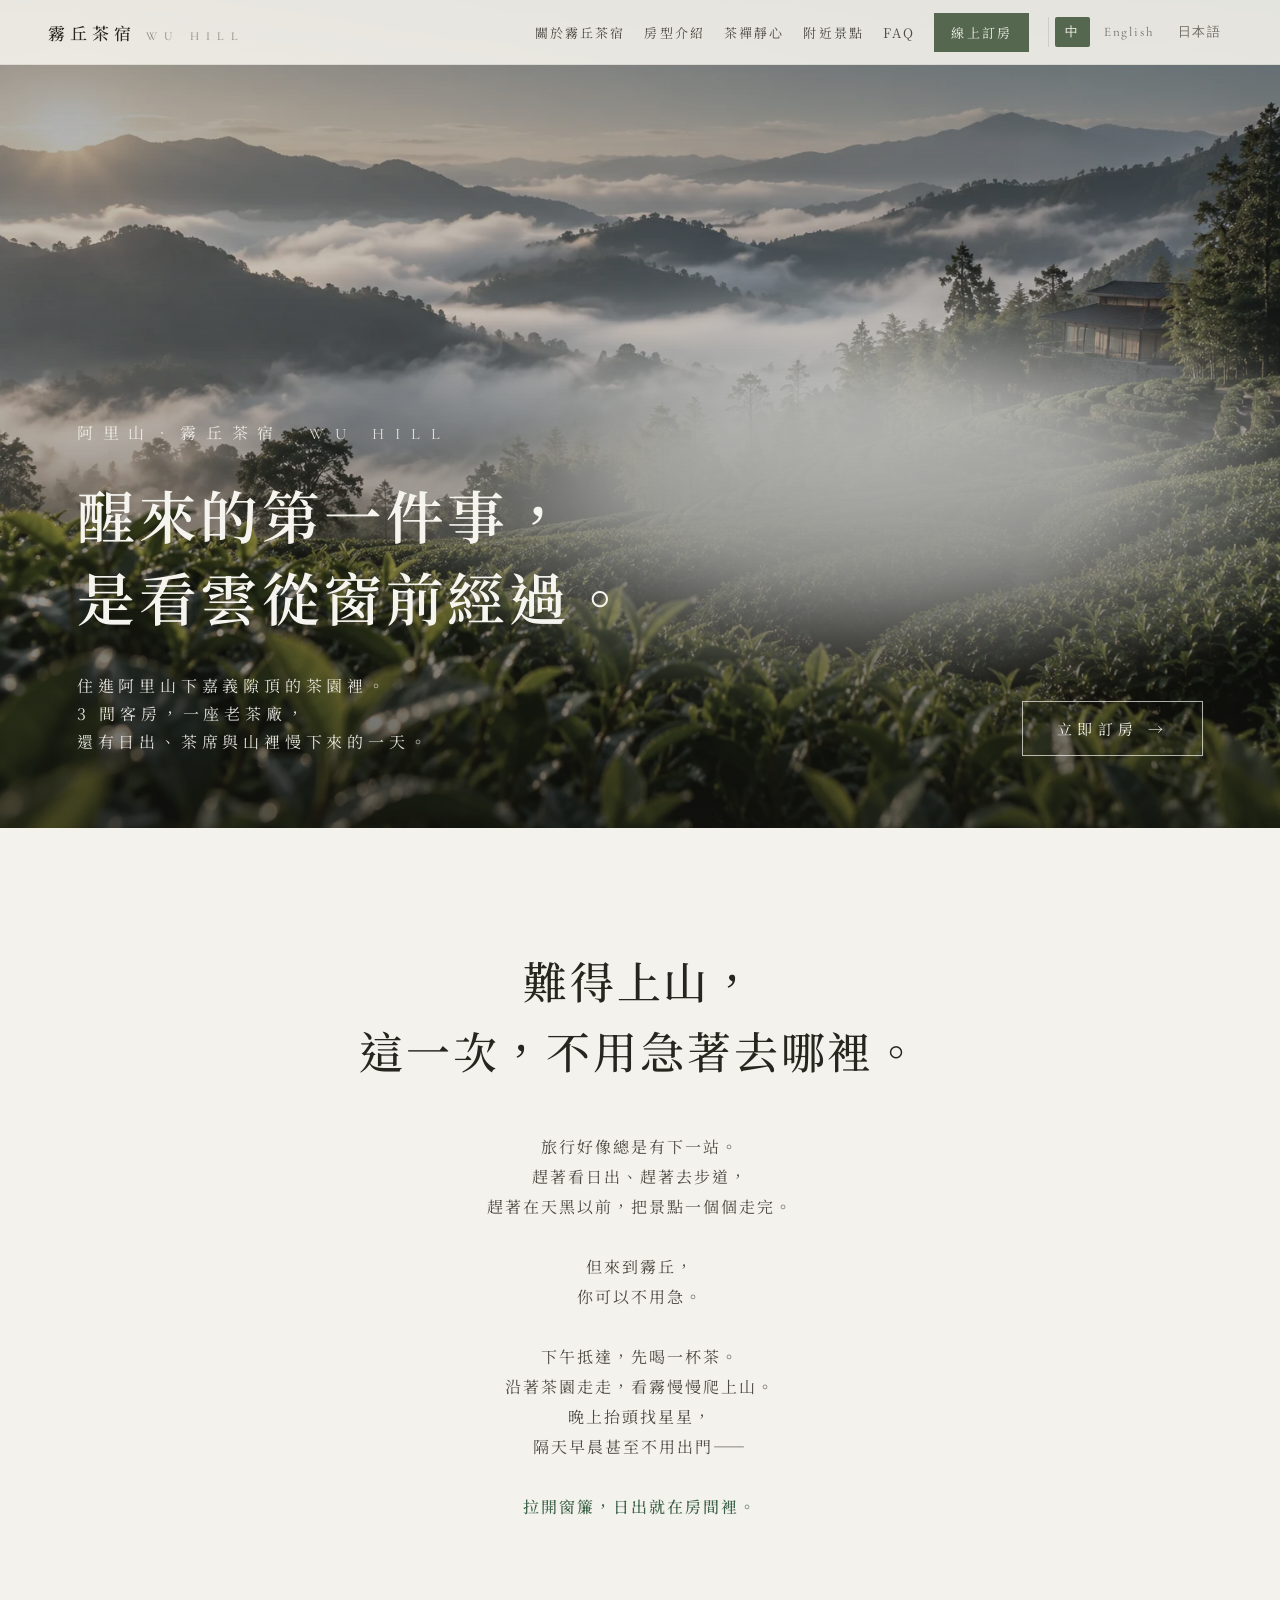
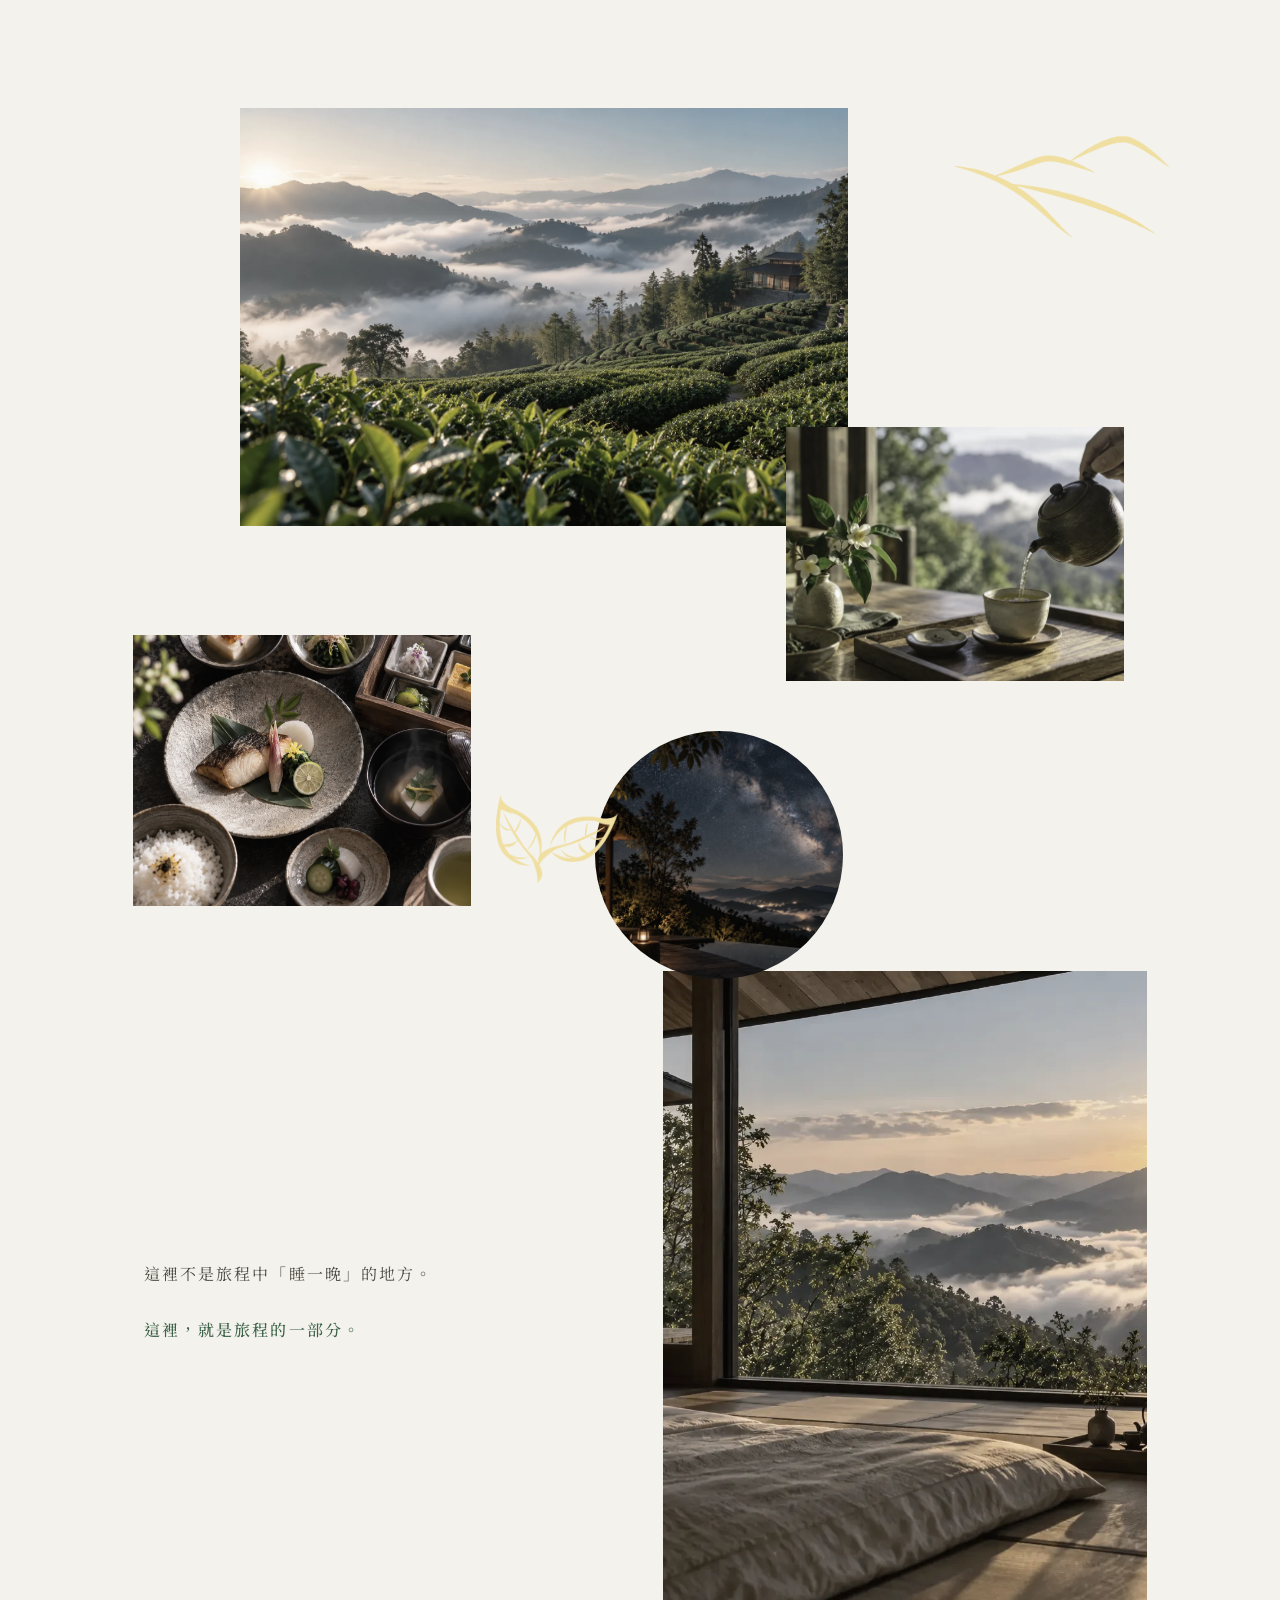
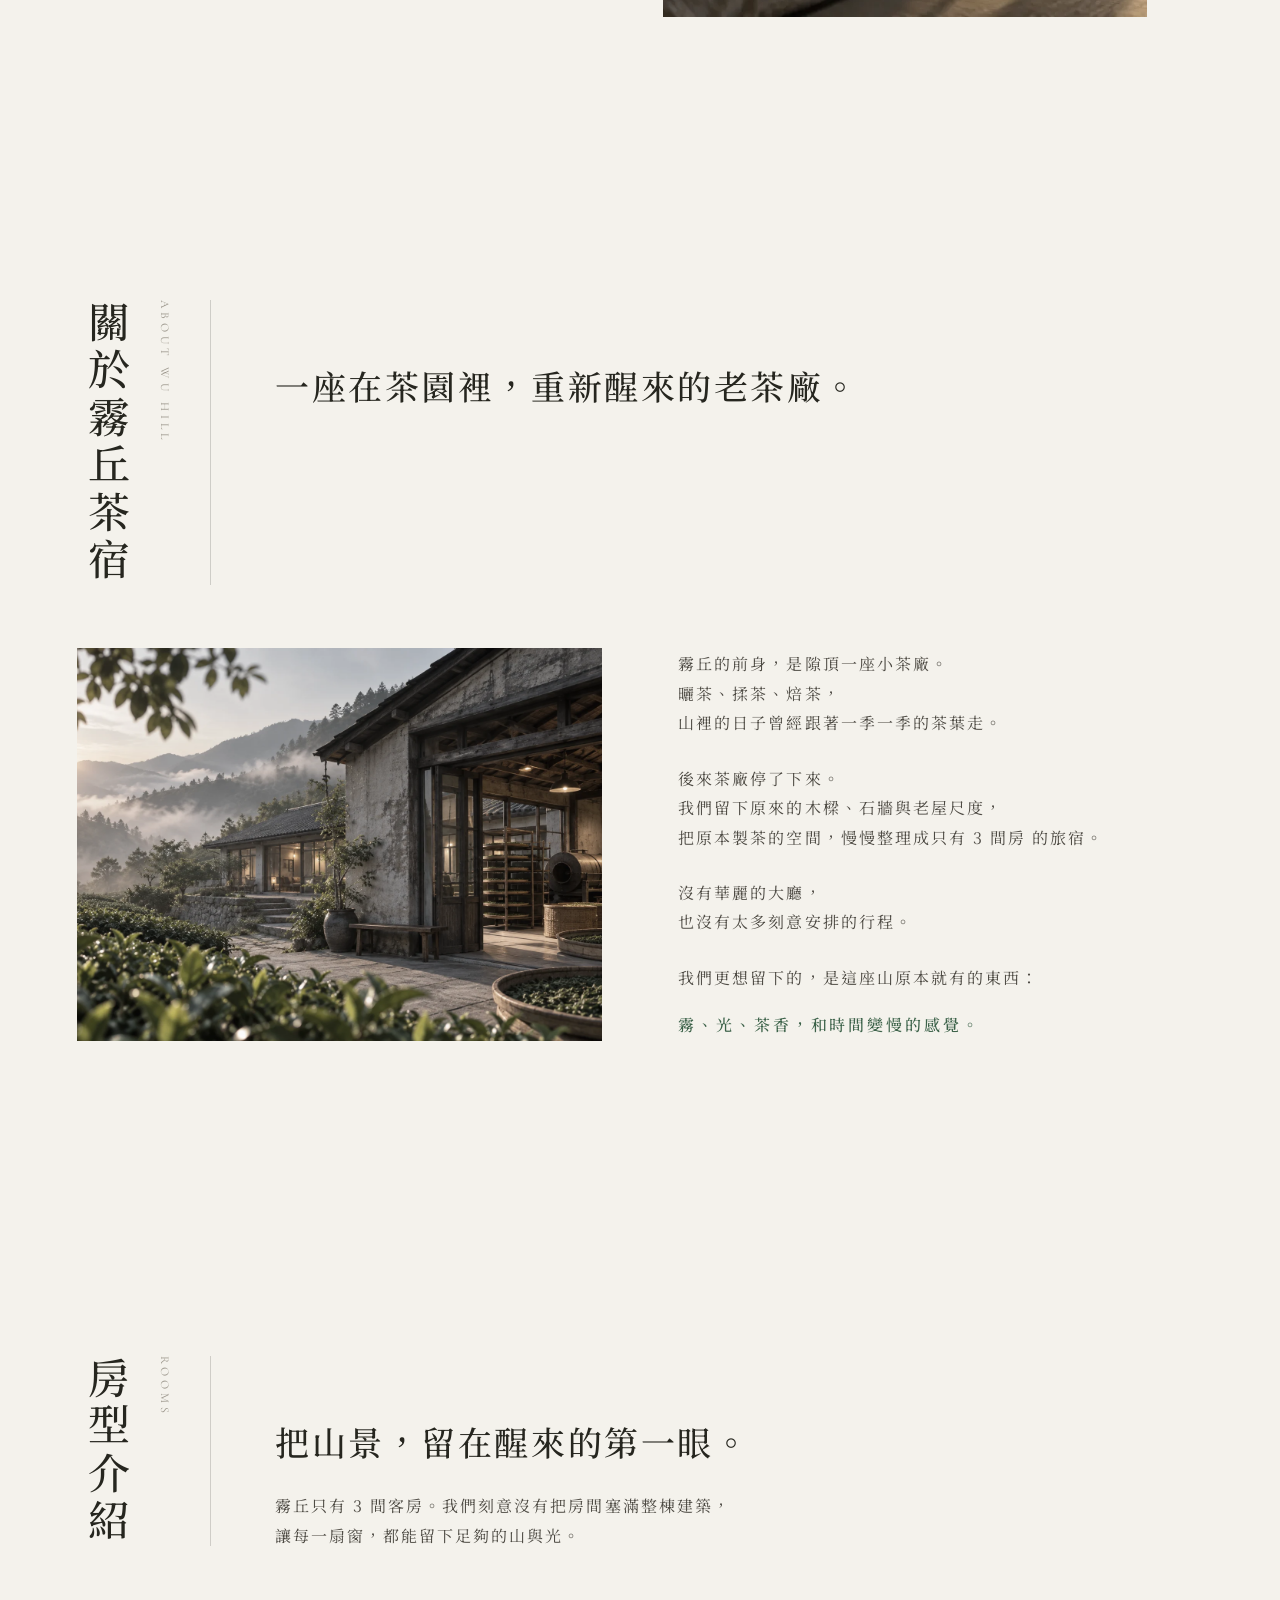
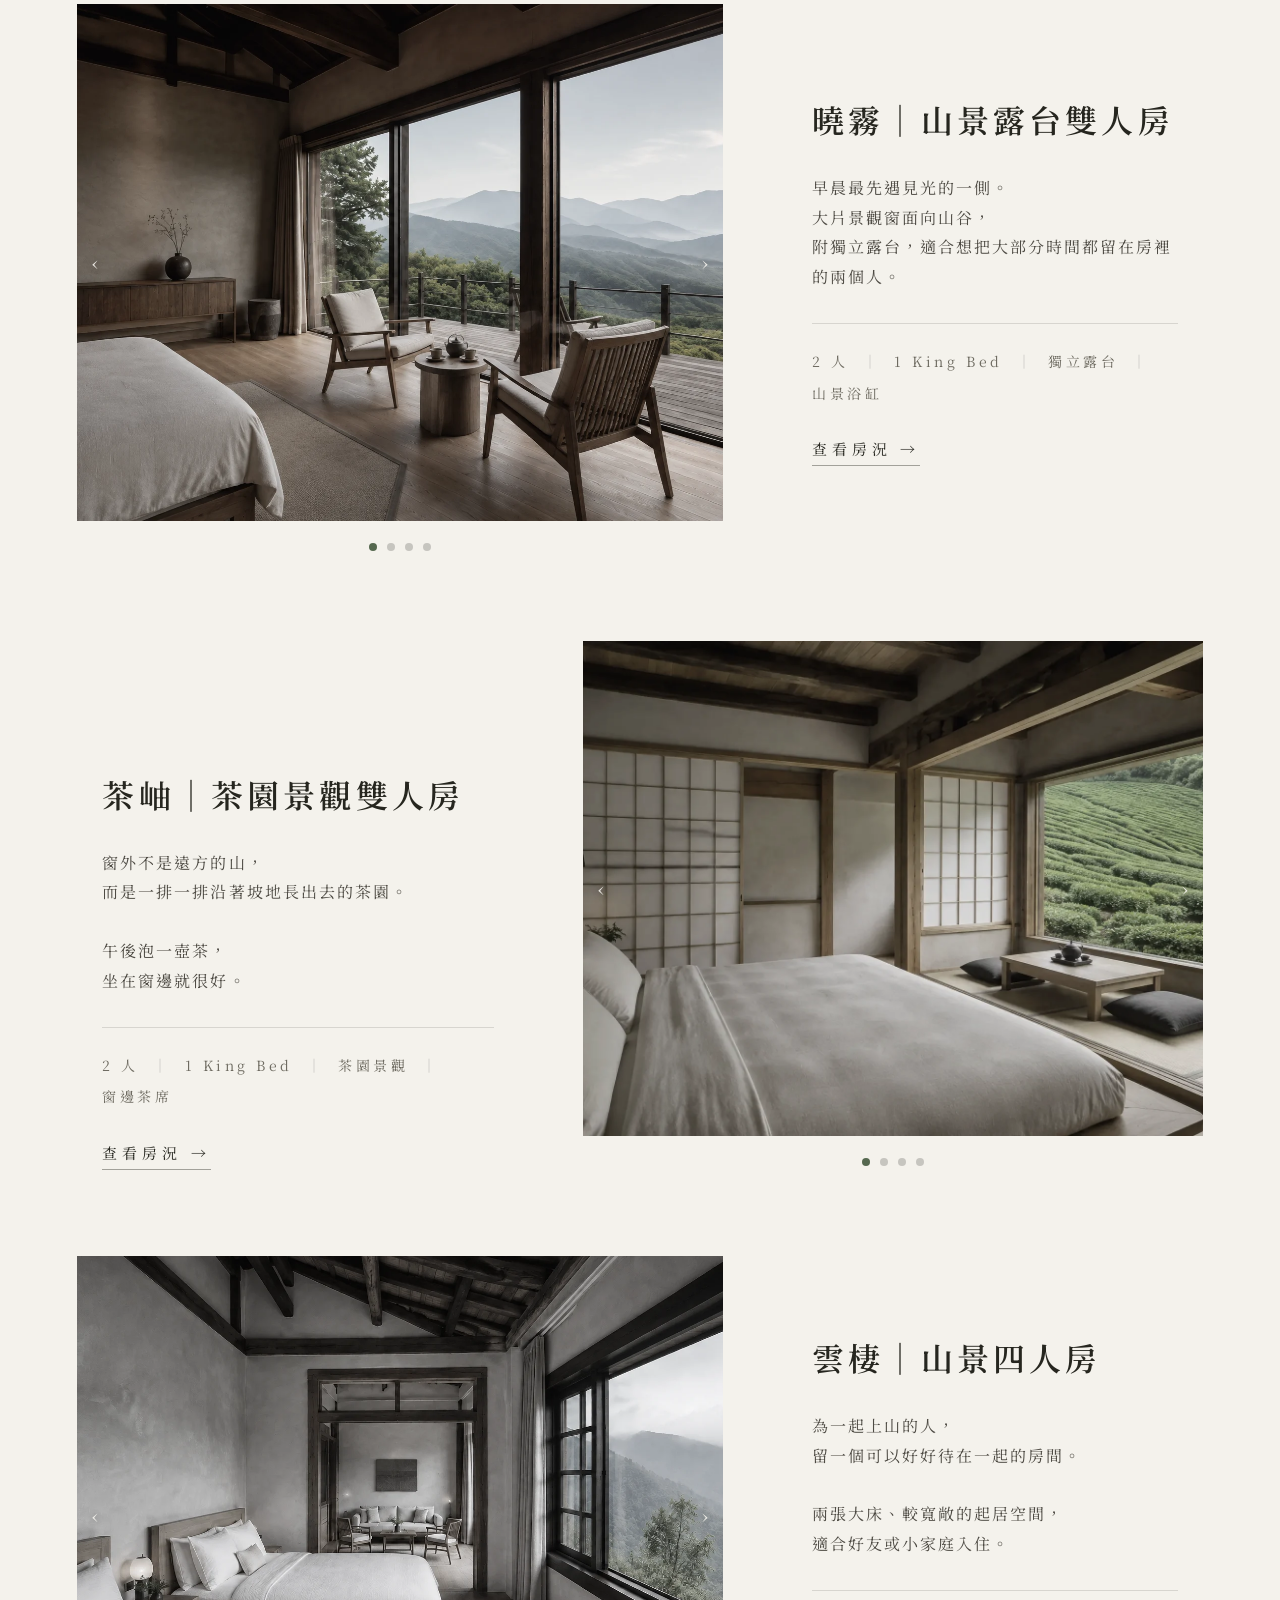
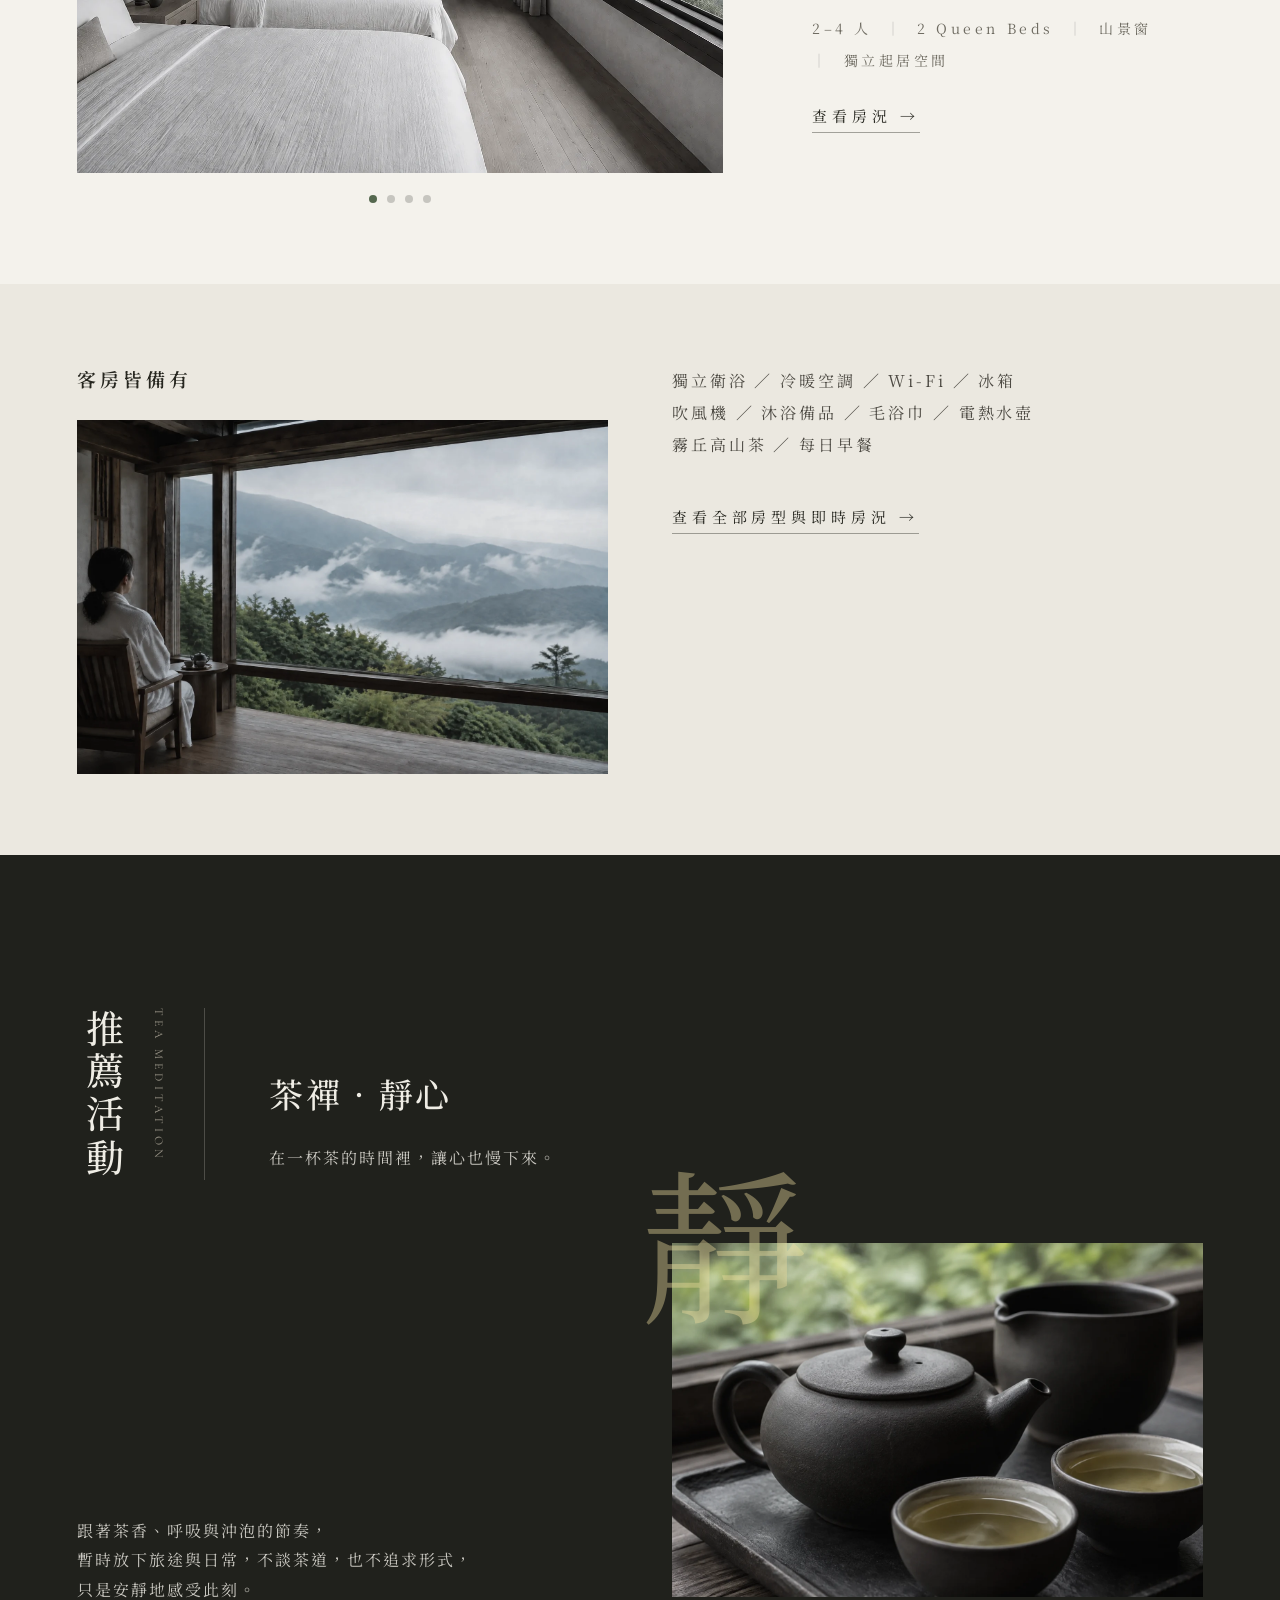
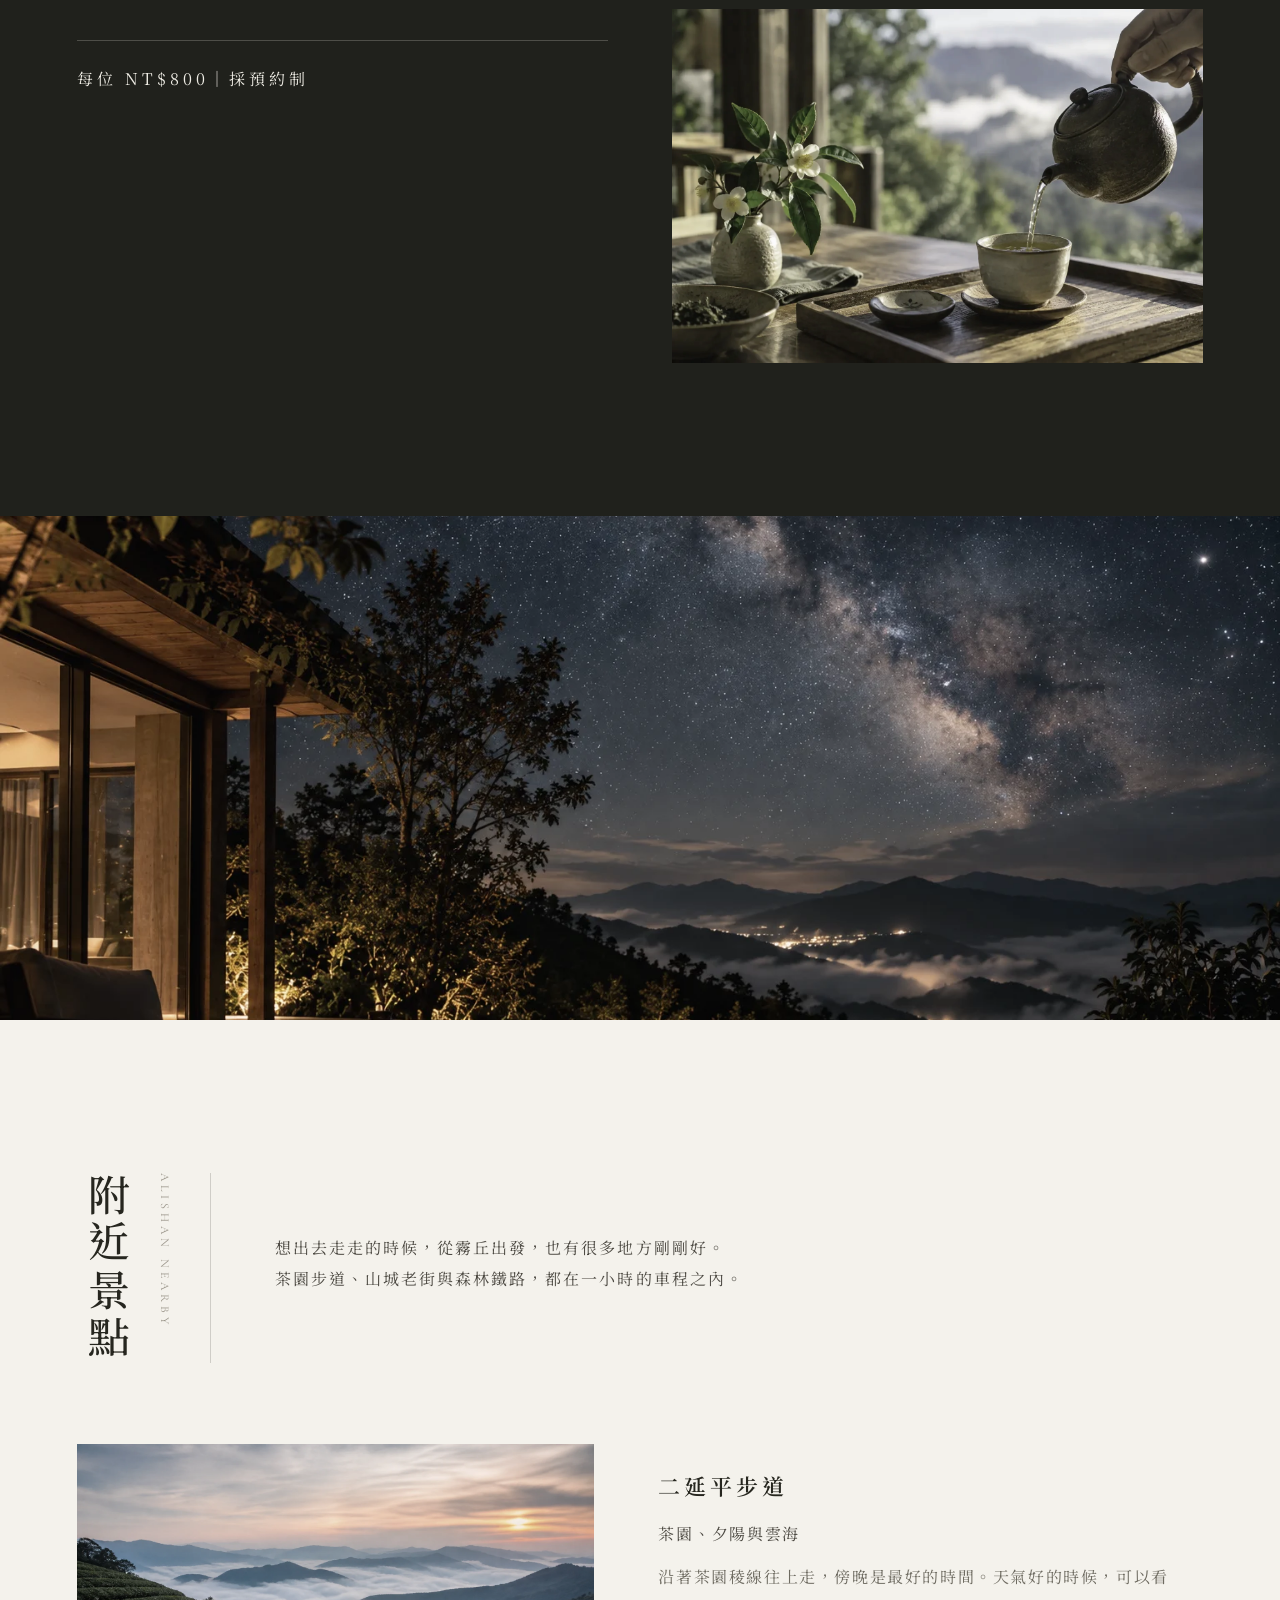
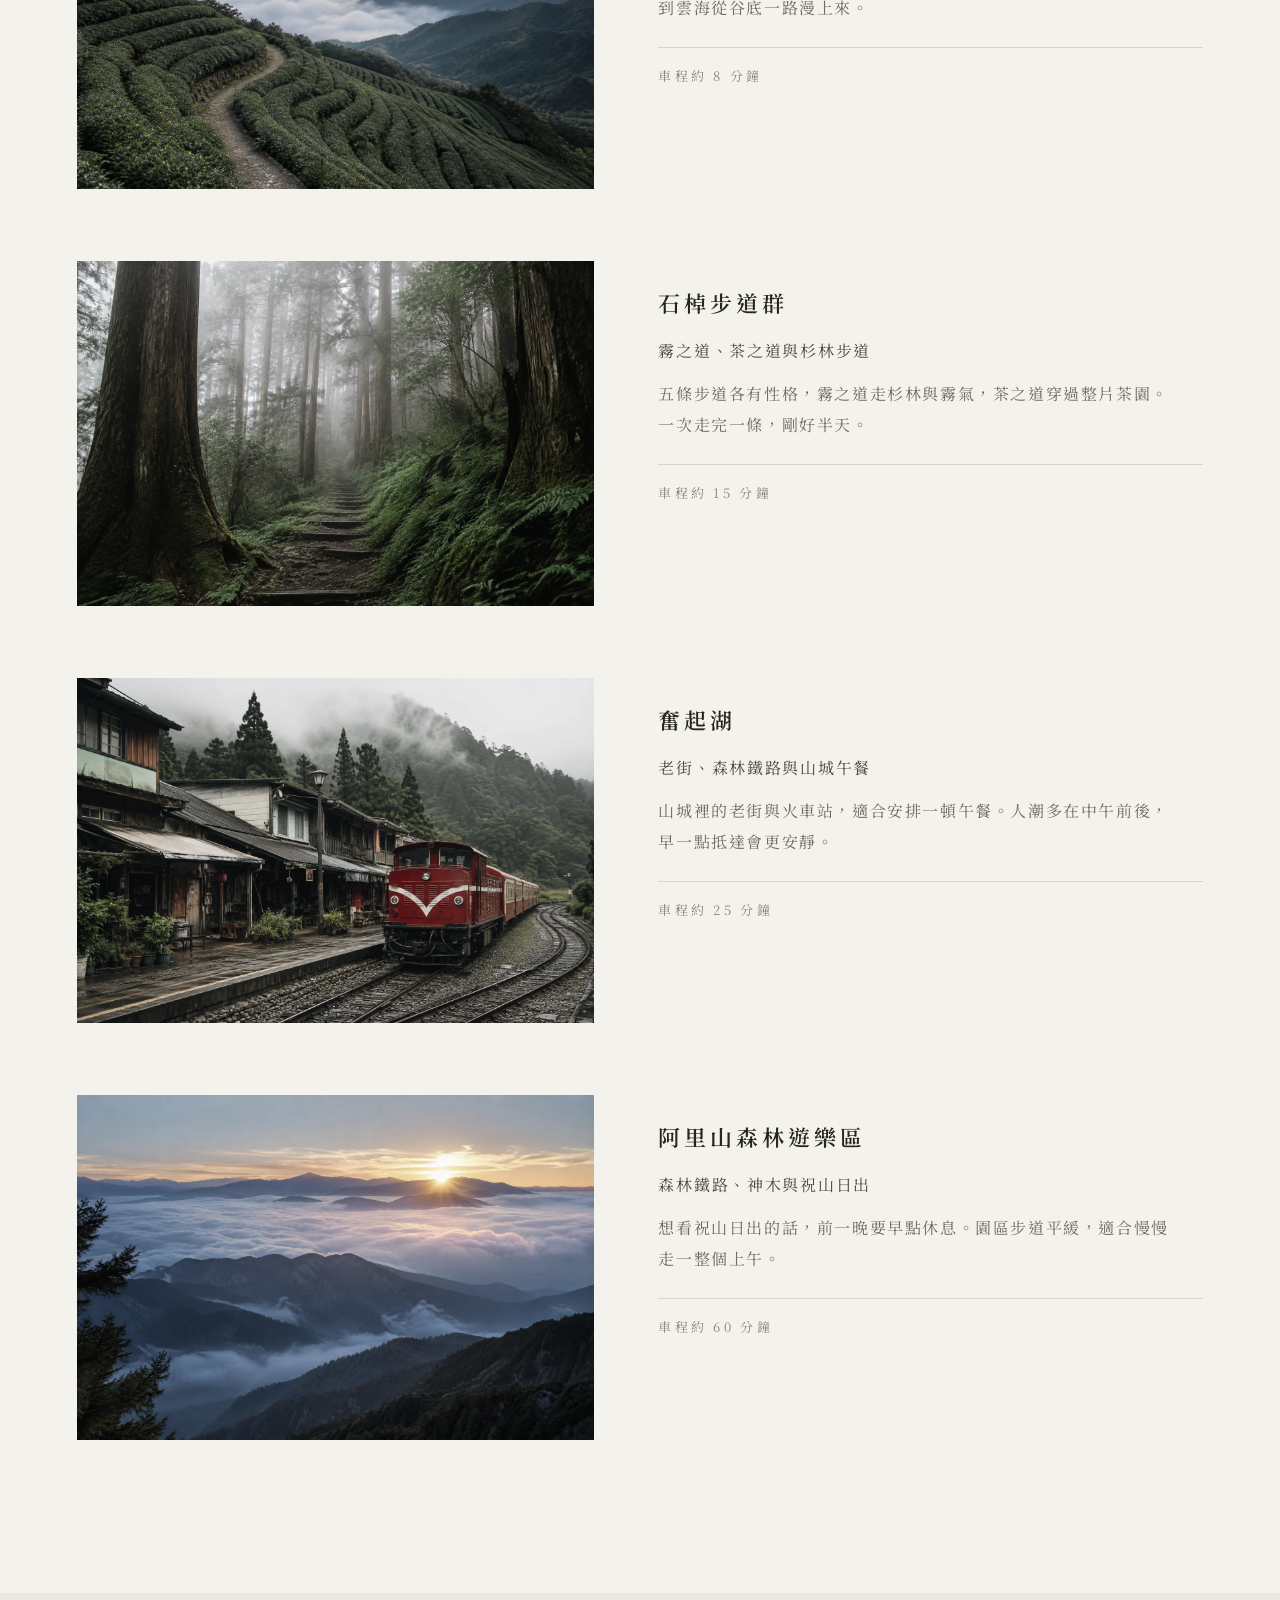
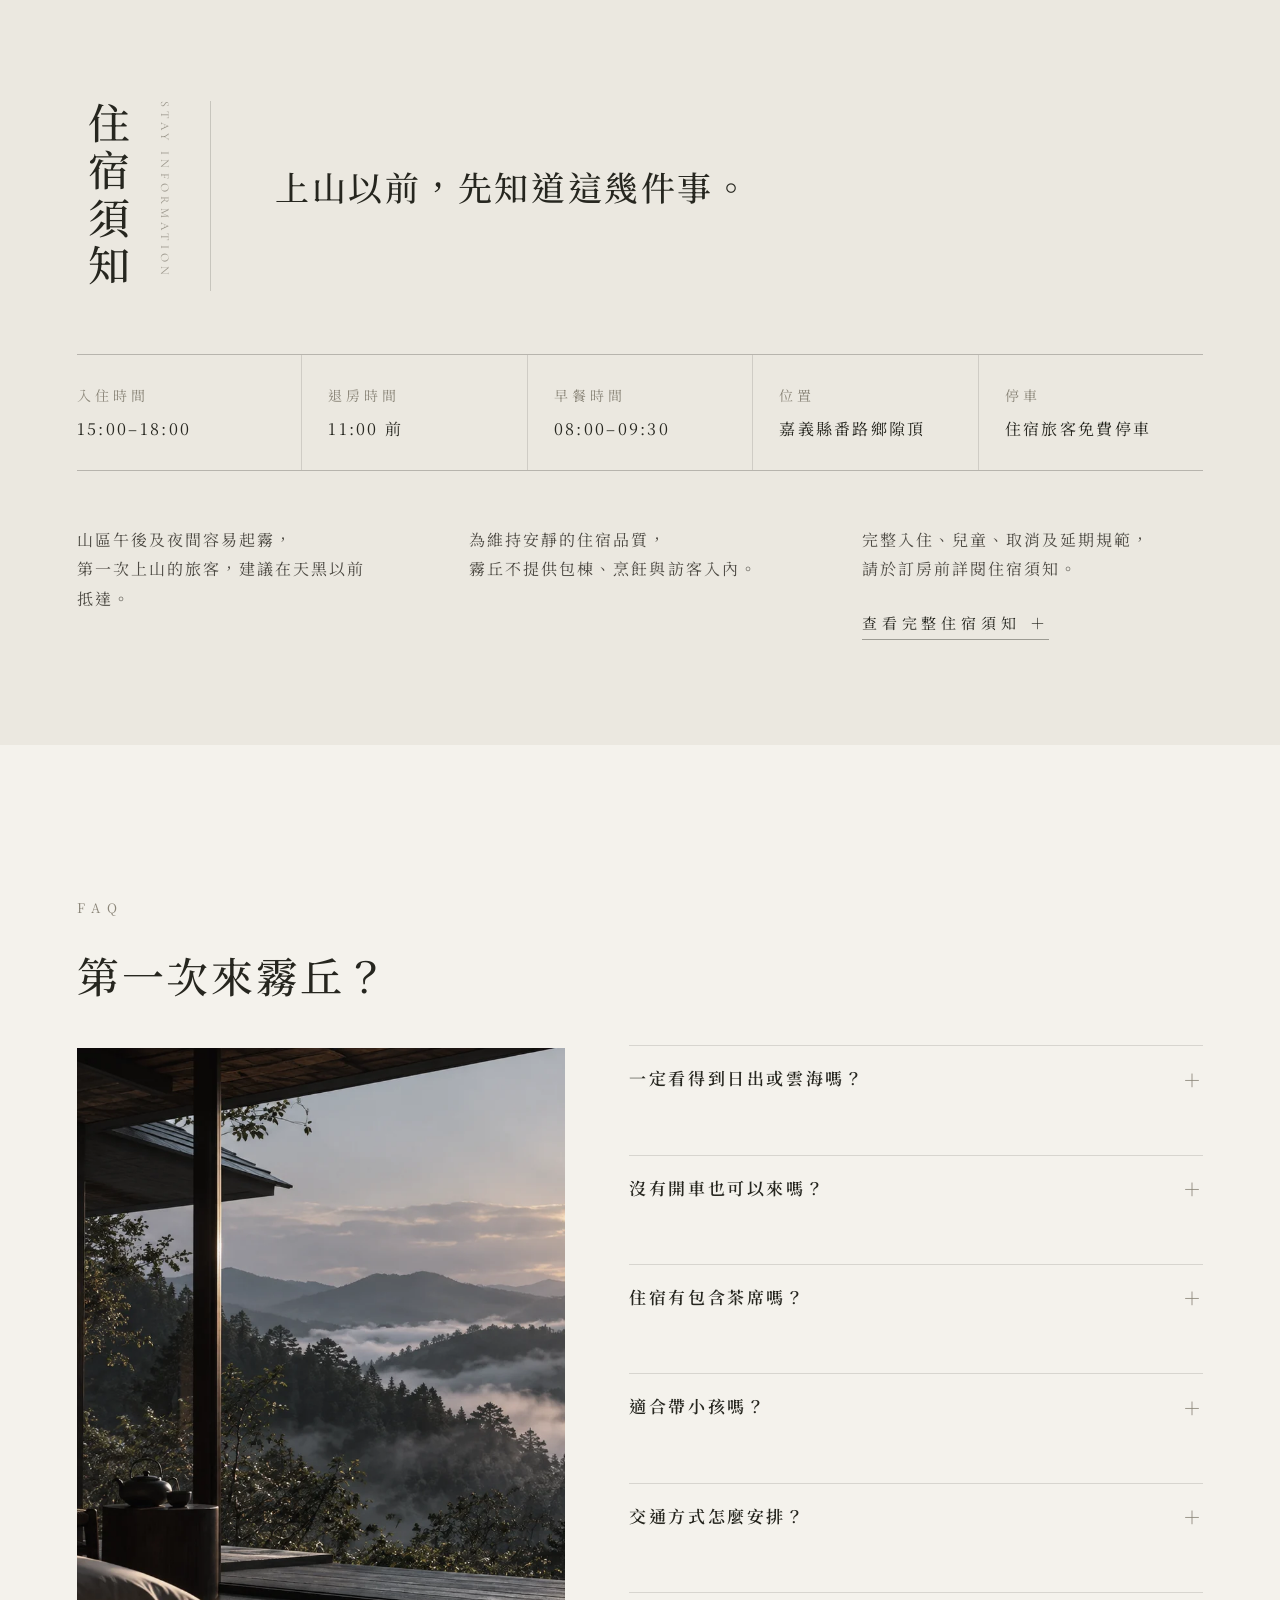
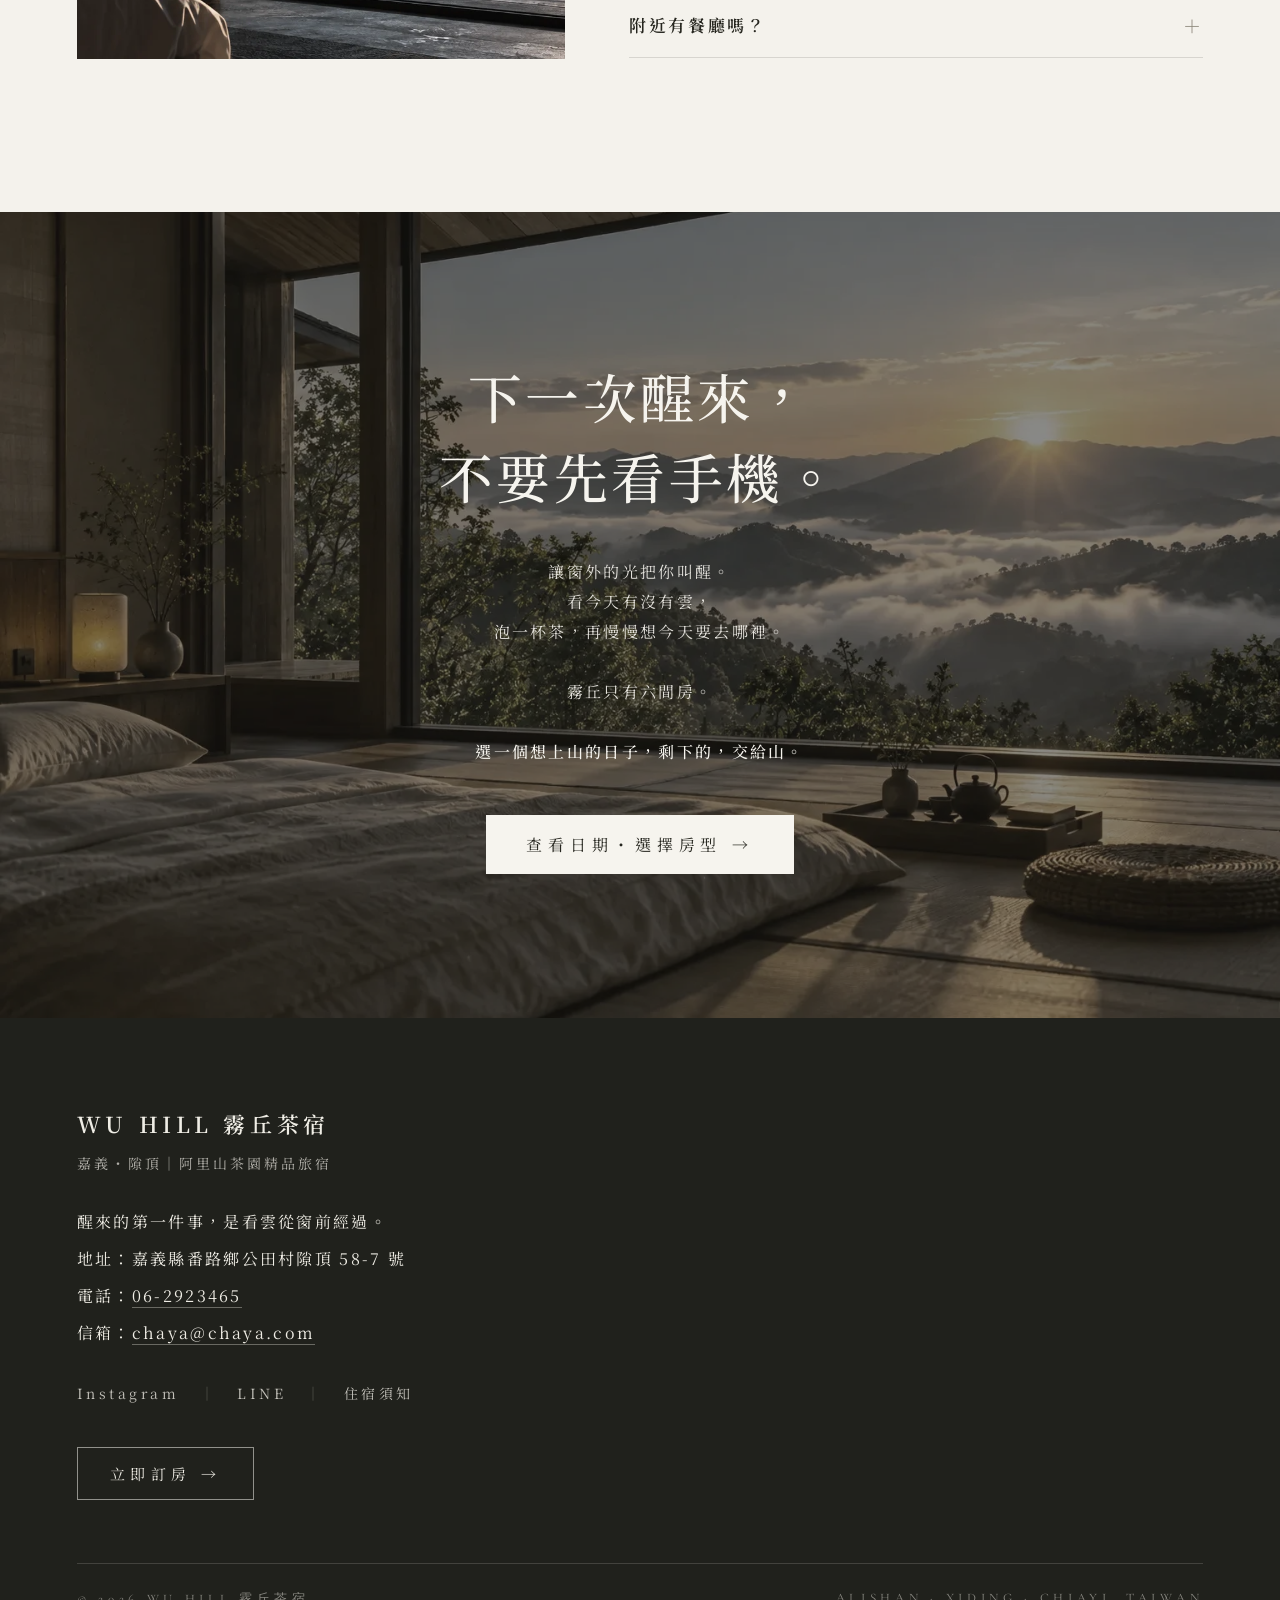
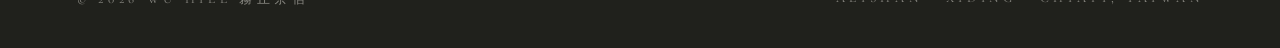
==== commit 774d8295: "Add files via upload" ====
--- a/index.html
+++ b/index.html
@@ -88,6 +88,13 @@
   #wh-preload .wh-pl-bar i{animation:none;width:100%}
 }
 
+
+/* FAQ：桌機收合狀態的題目列與左側照片對齊、總高度收在照片範圍內 */
+@media (min-width:821px){
+  [data-faq-grid] > div:last-child{padding-top:clamp(64px,11.5vw,158px)}
+  [data-faq-grid] summary{padding:17px 0 !important}
+  [data-faq-grid] details p{padding-bottom:22px !important}
+}
 /* ---- 平板 / tablet ---- */
 @media (max-width:1024px){
   [data-collage]{max-width:100% !important}
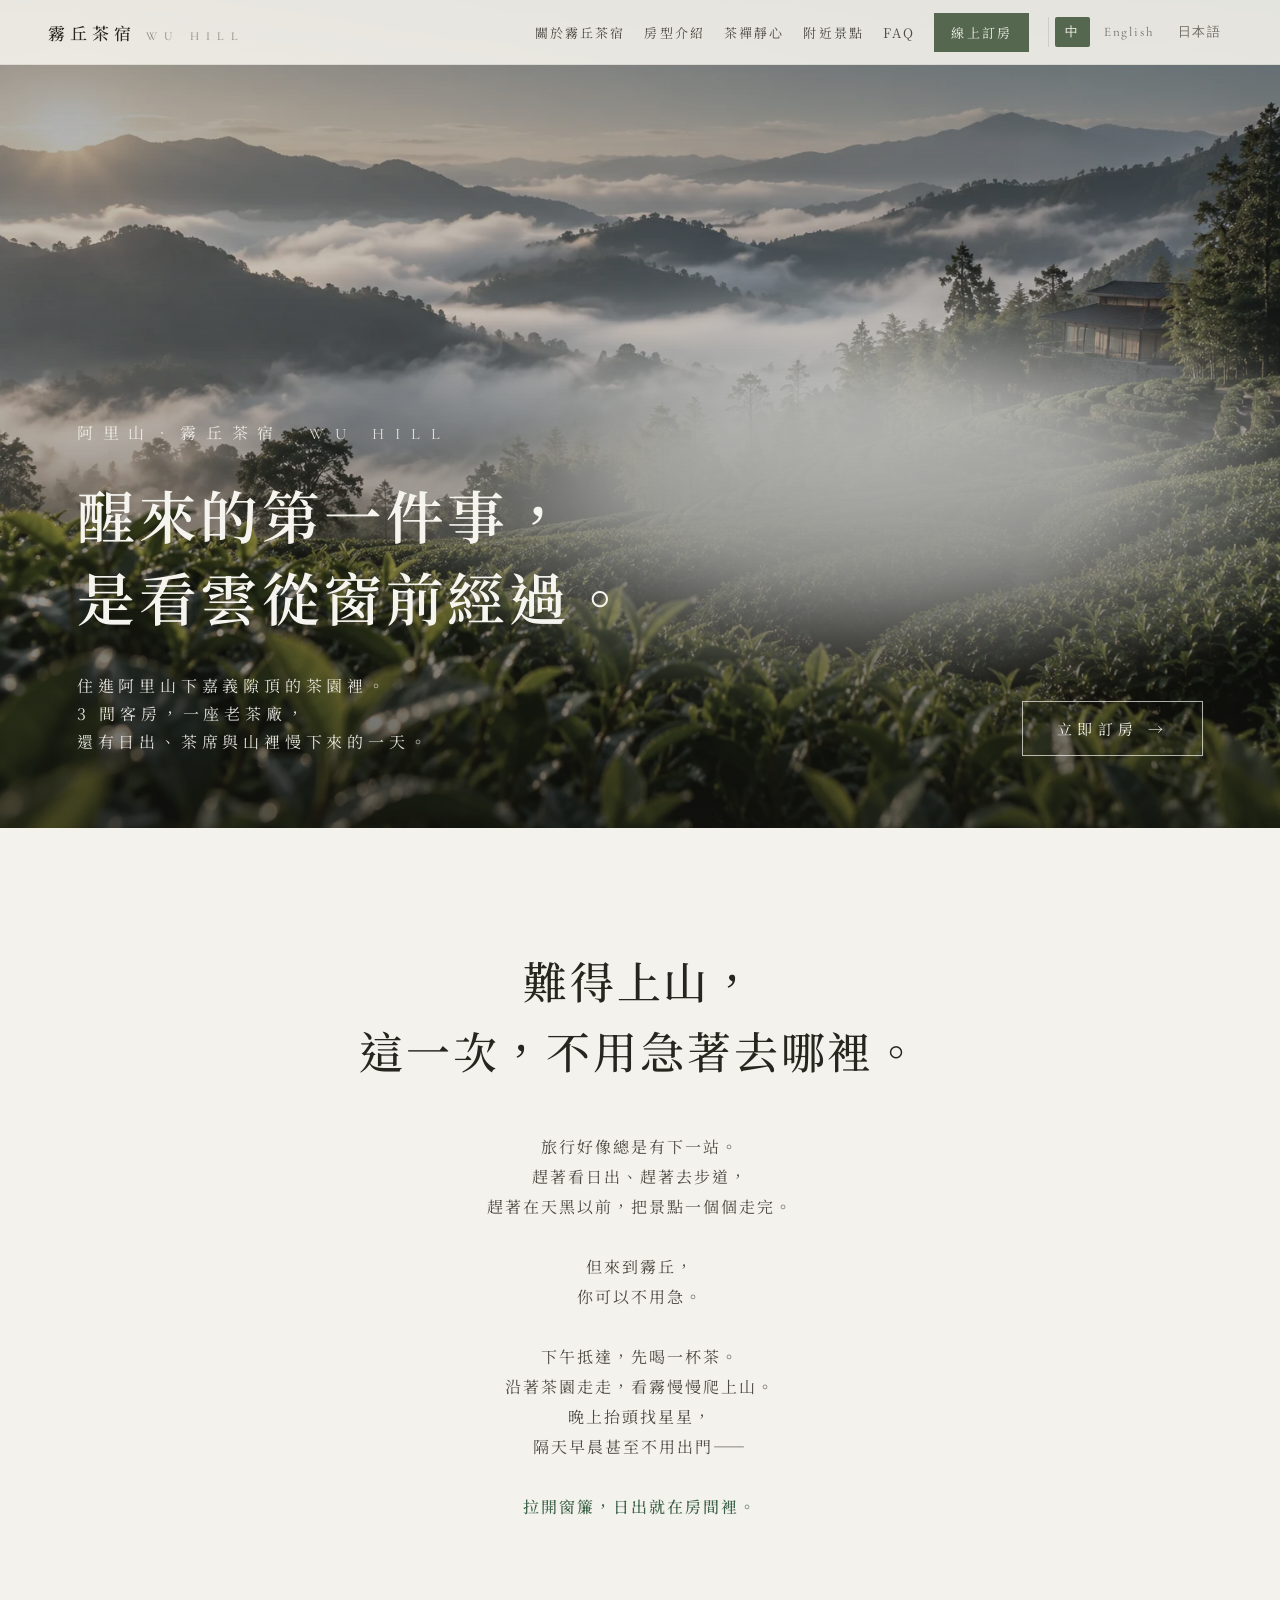
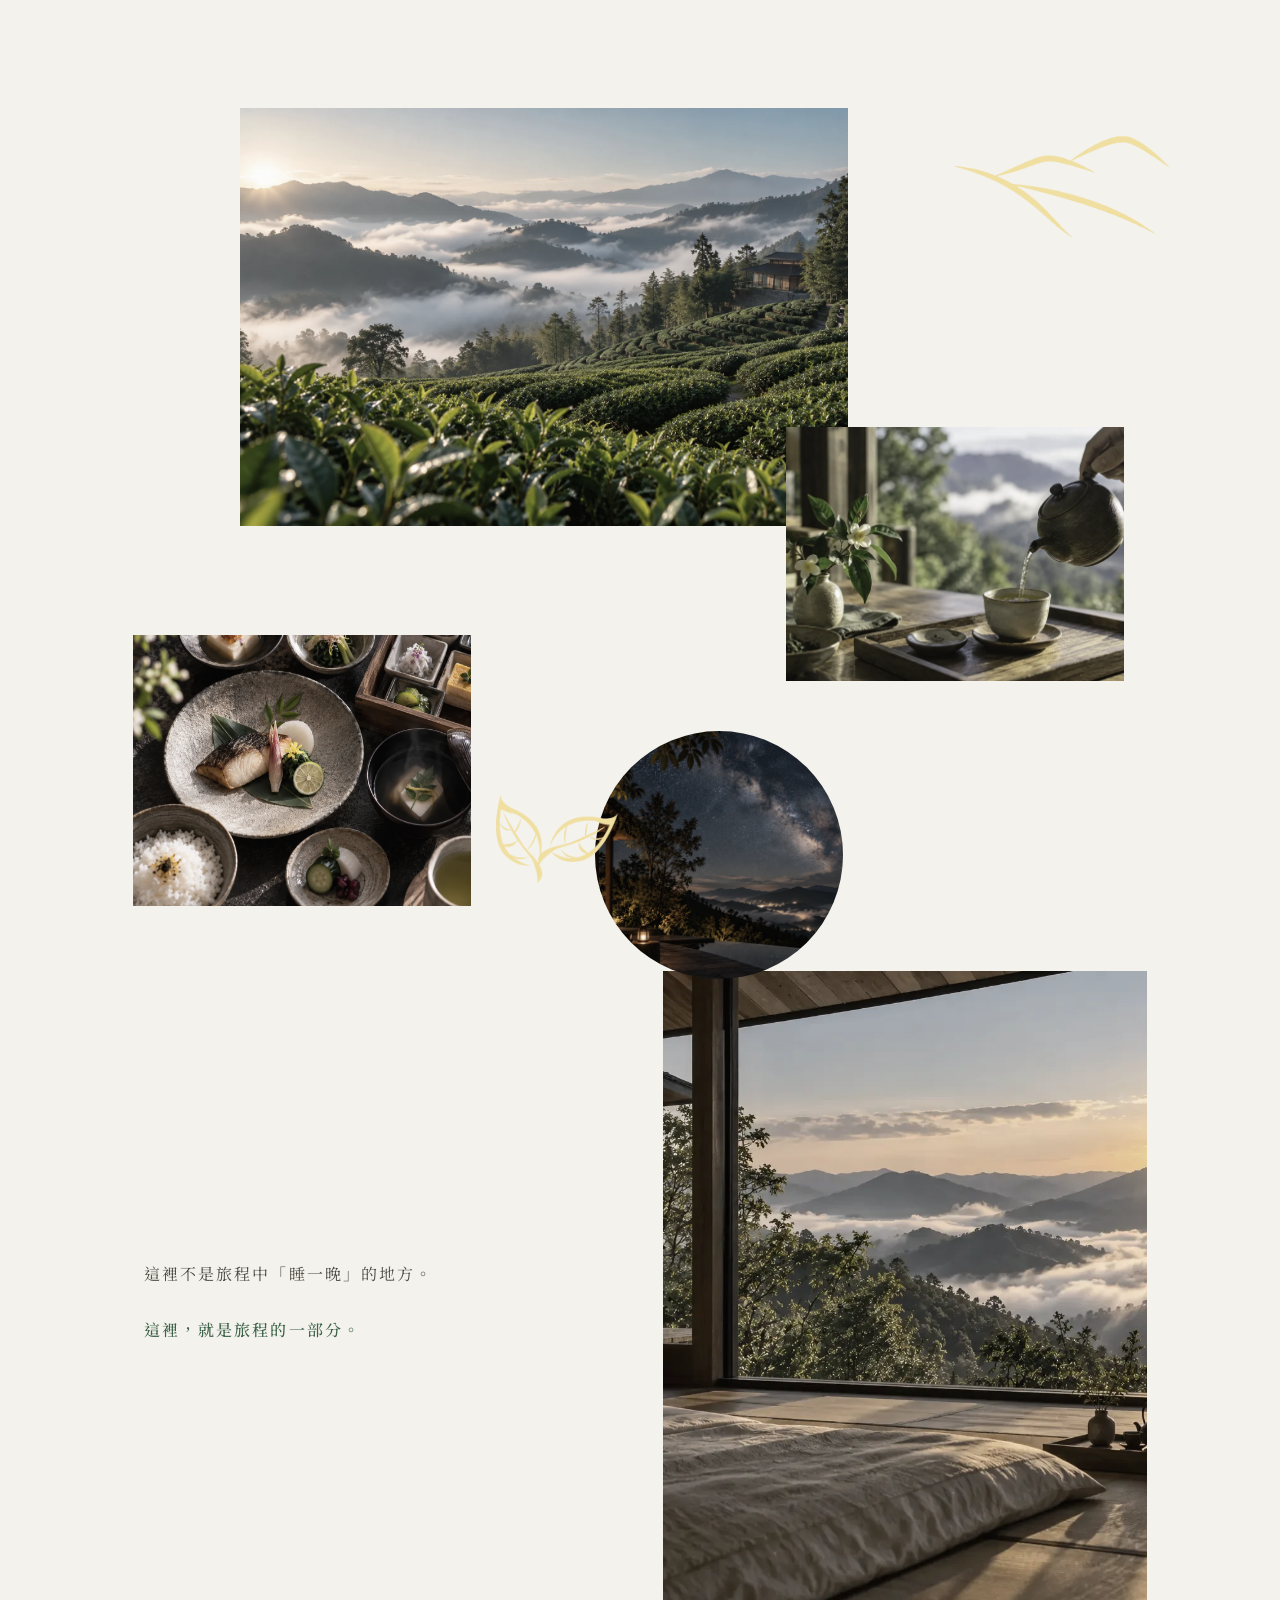
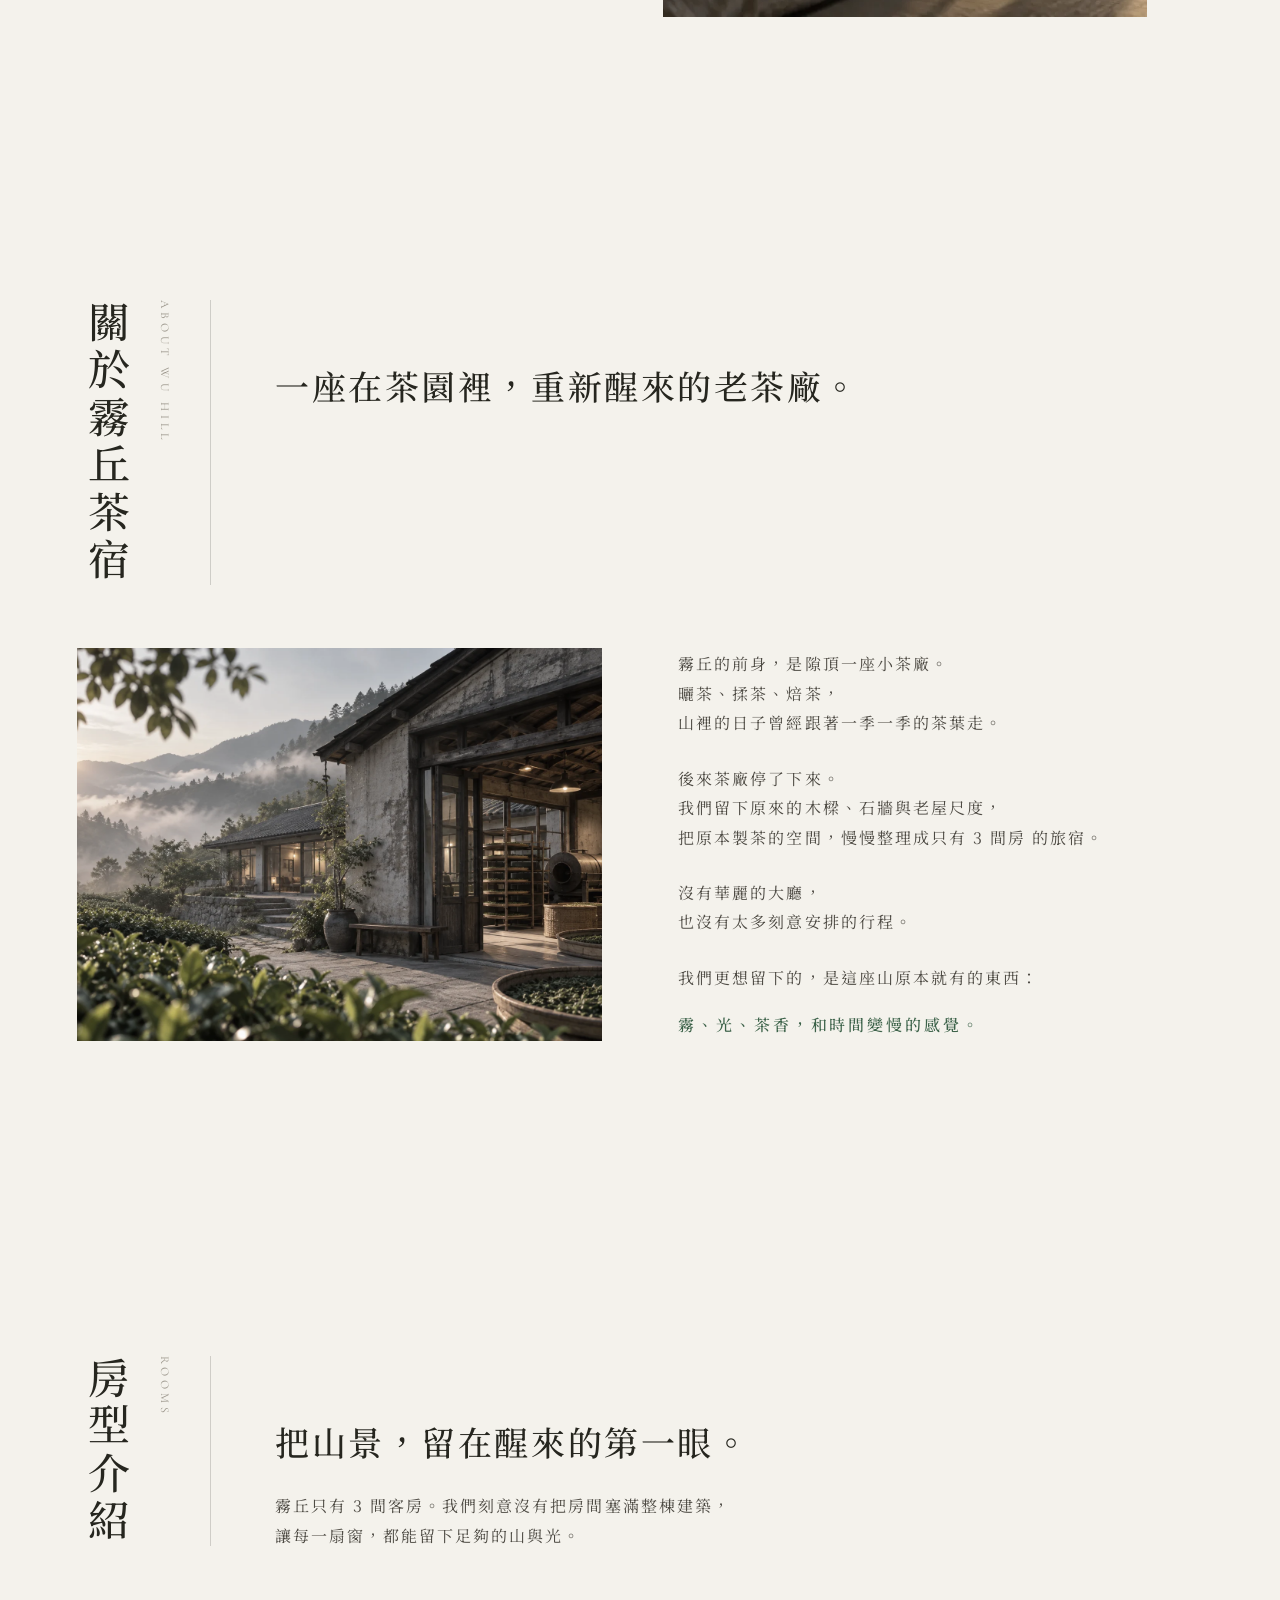
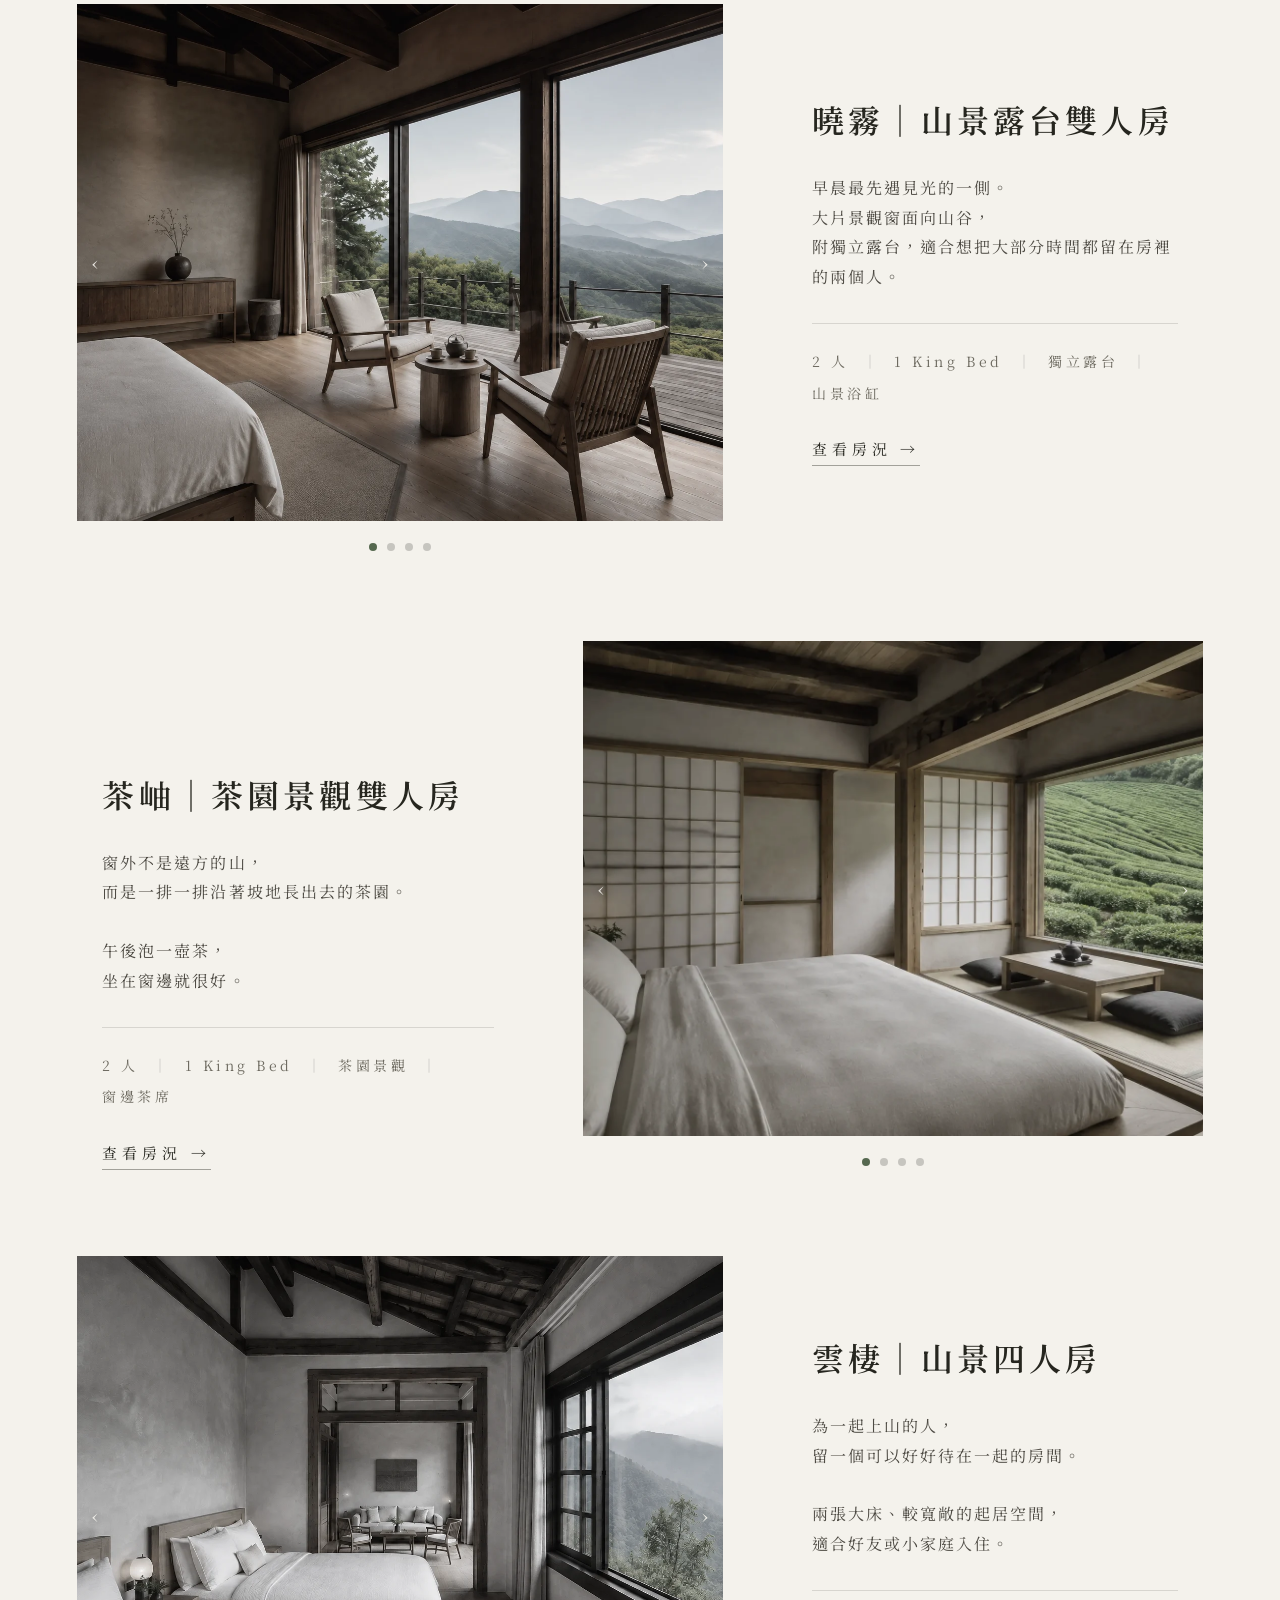
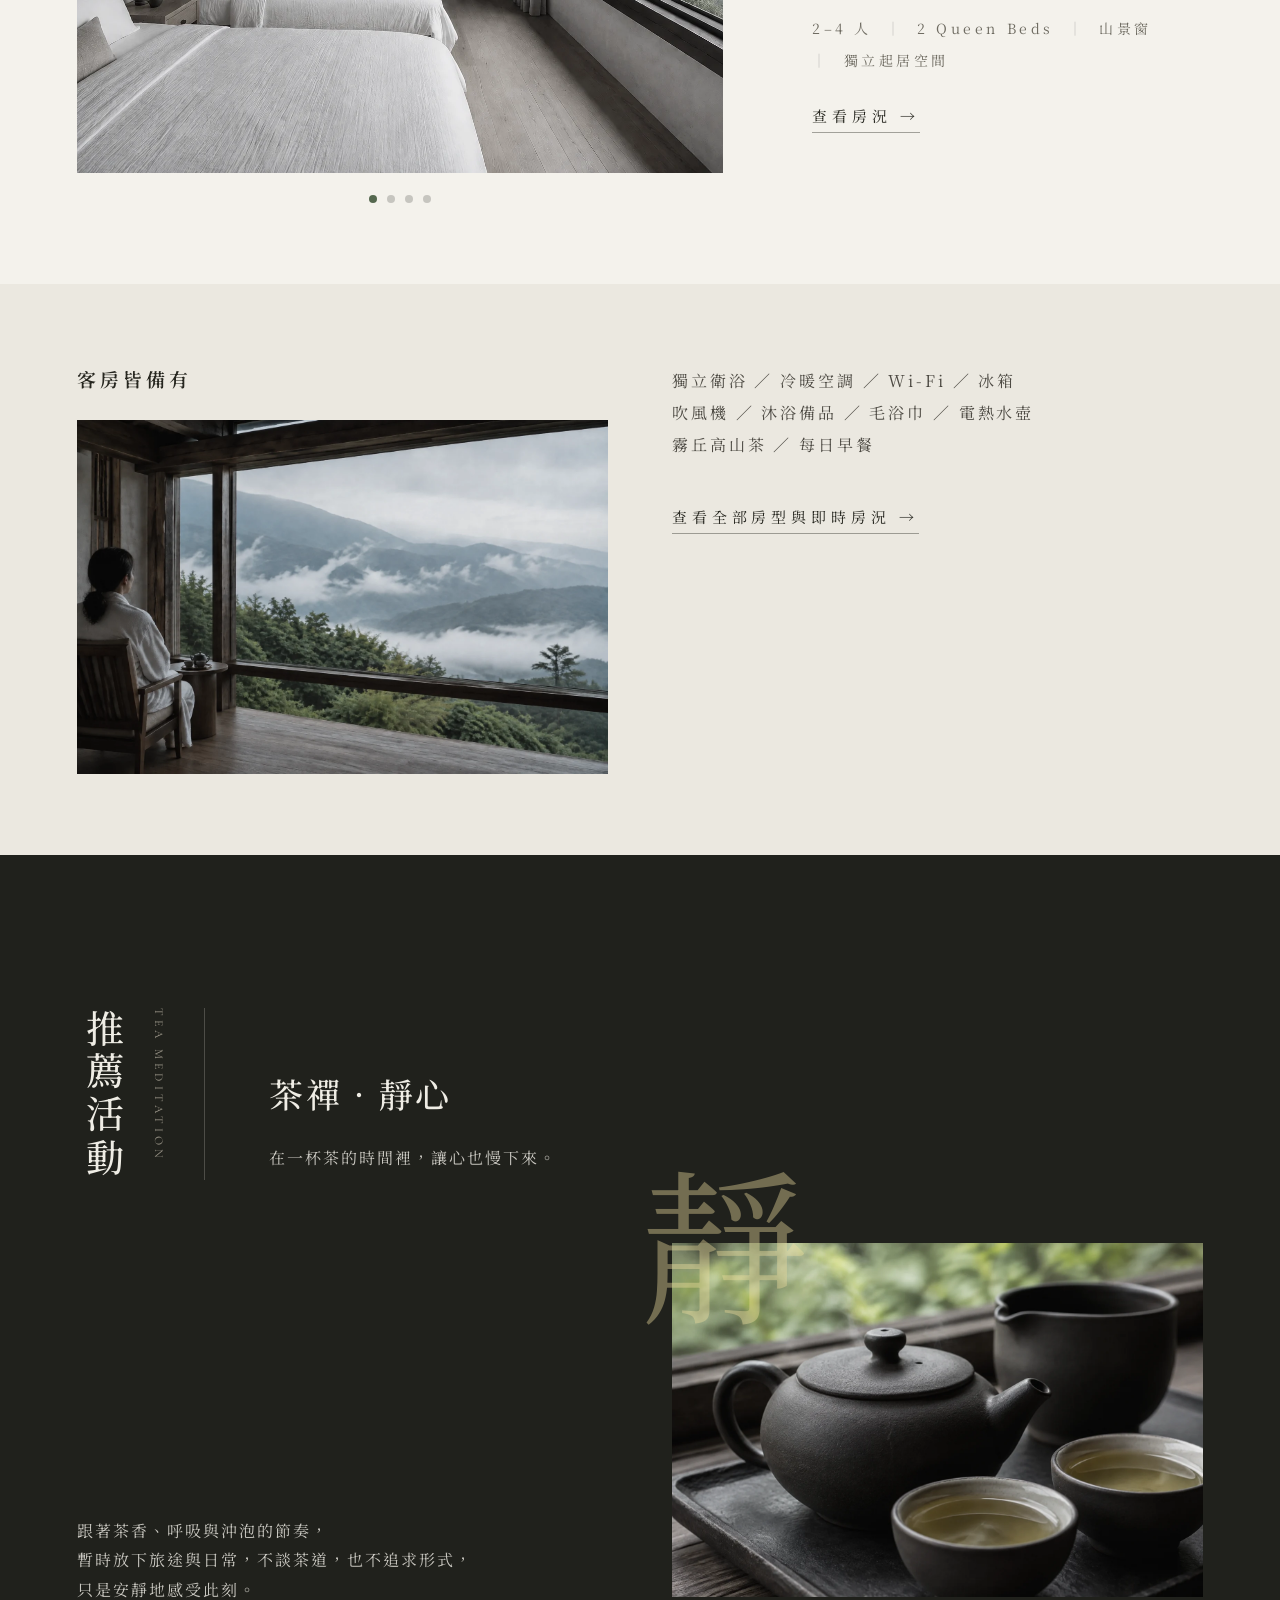
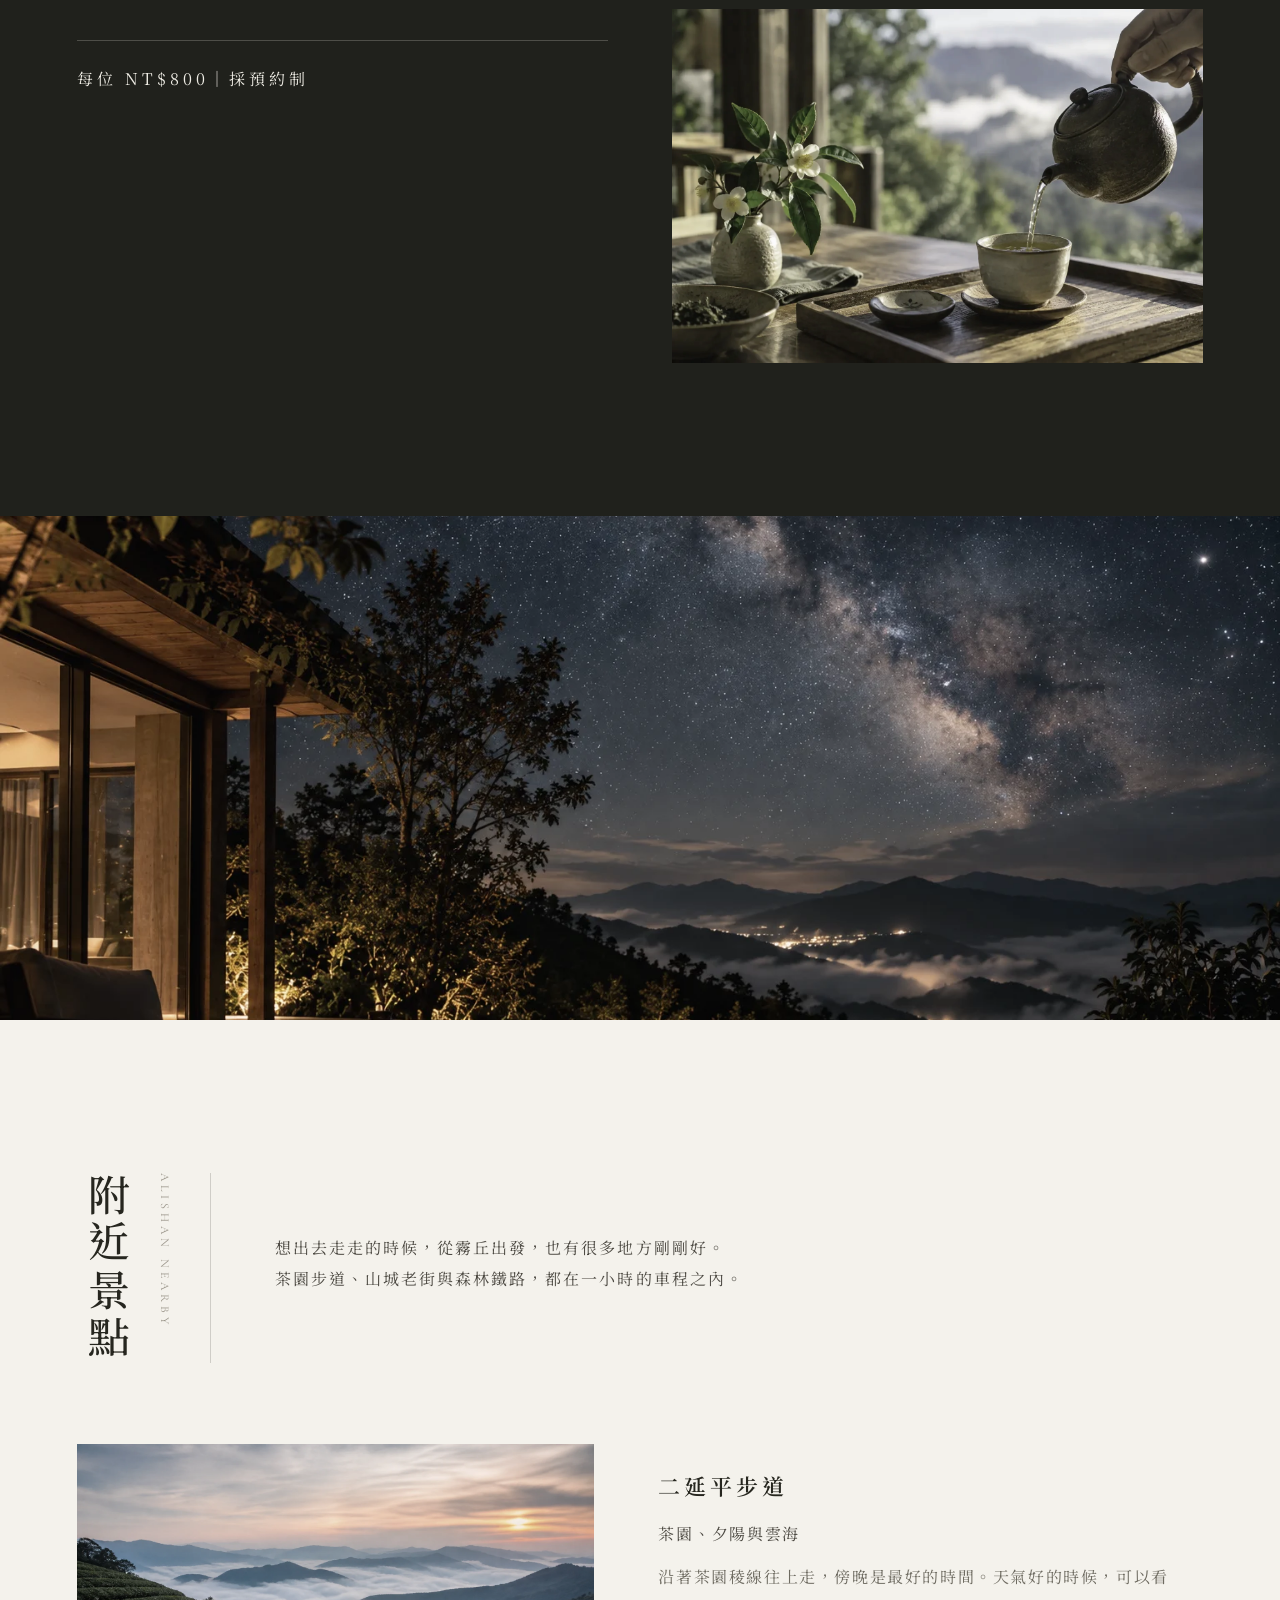
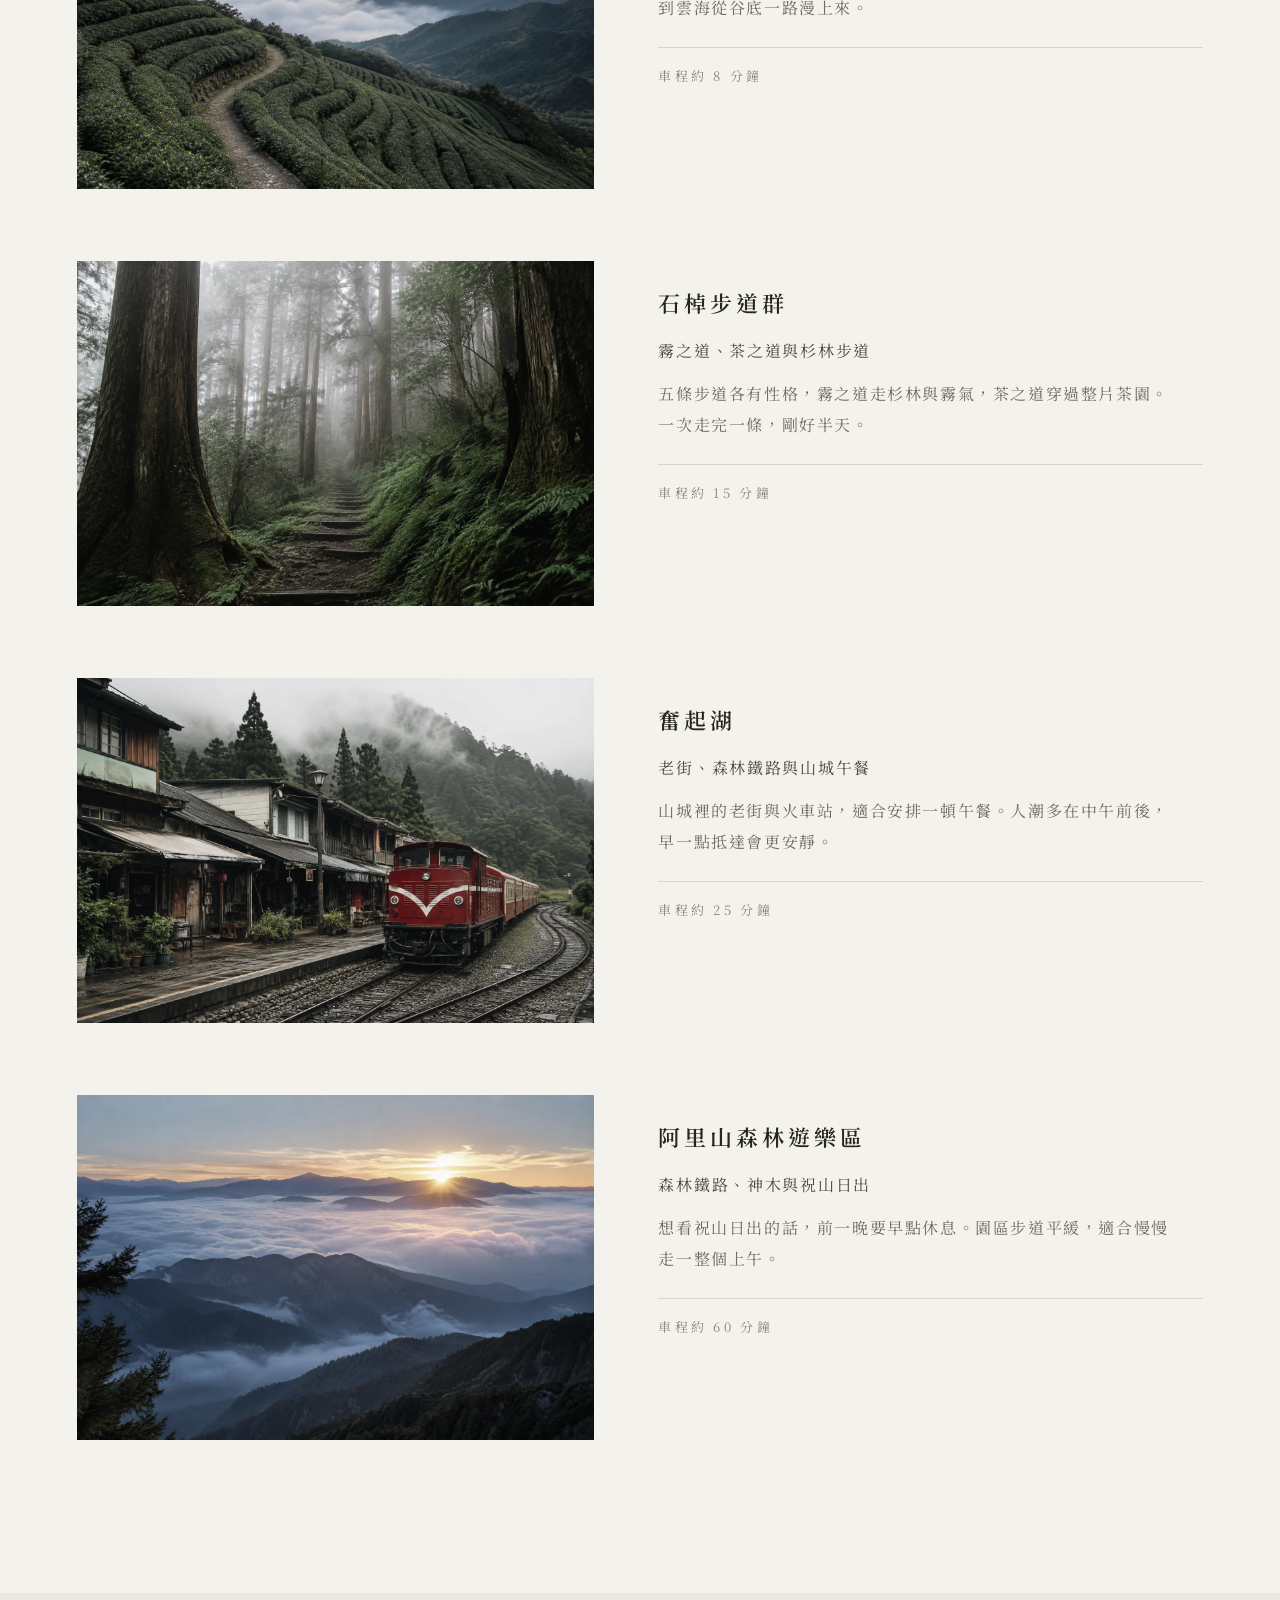
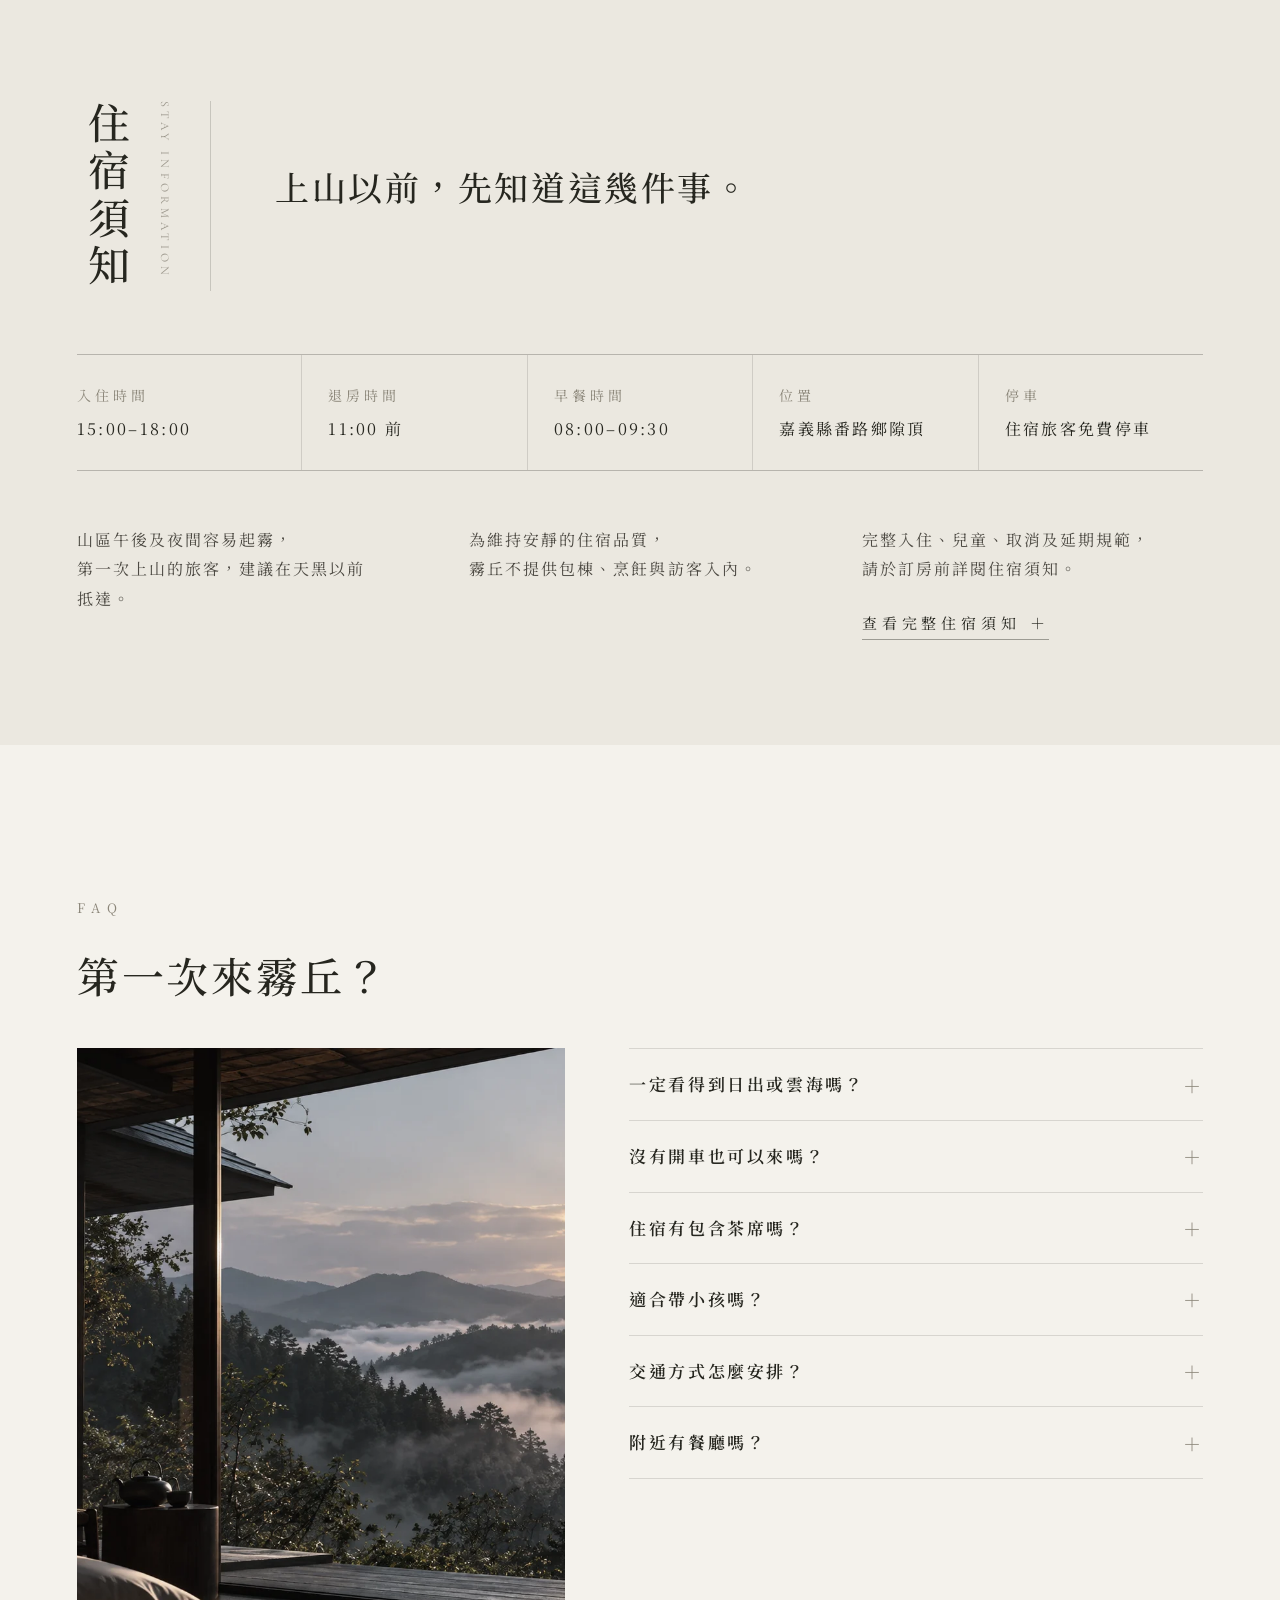
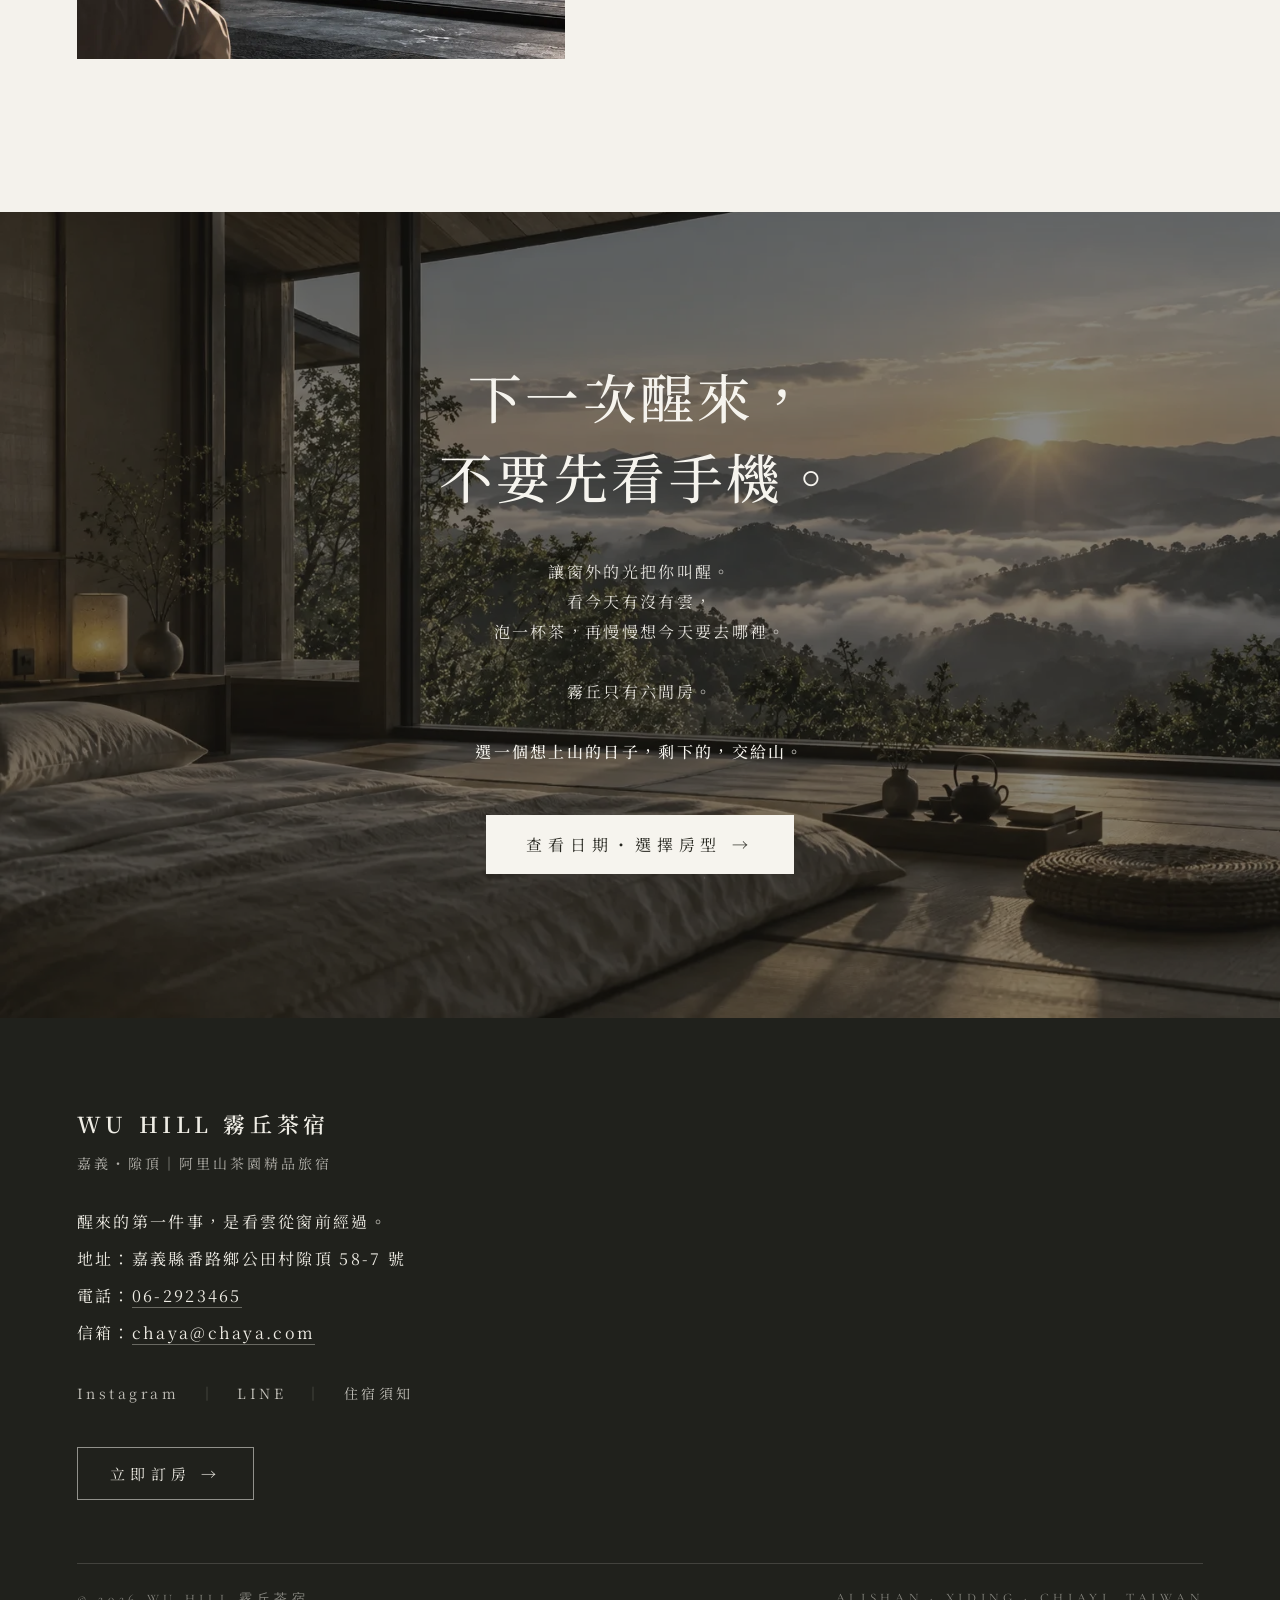
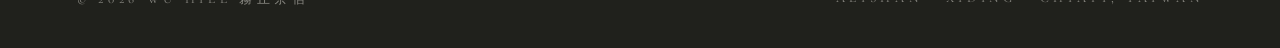
==== commit 3e51b870: "Add files via upload" ====
--- a/index.html
+++ b/index.html
@@ -89,11 +89,16 @@
 }
 
 
-/* FAQ：桌機收合狀態的題目列與左側照片對齊、總高度收在照片範圍內 */
+/* FAQ：題目列與左側照片同一列，第一題上緣自動對齊照片上緣 */
 @media (min-width:821px){
-  [data-faq-grid] > div:last-child{padding-top:clamp(64px,11.5vw,158px)}
-  [data-faq-grid] summary{padding:17px 0 !important}
+  [data-faq-head]{margin-bottom:0}
+  [data-faq-grid] summary{padding:20px 0 !important}
   [data-faq-grid] details p{padding-bottom:22px !important}
+}
+@media (max-width:820px){
+  [data-faq-grid]{grid-template-rows:auto !important}
+  [data-faq-grid] > div{grid-column:1 !important;grid-row:auto !important}
+  [data-faq-photo]{margin-bottom:28px}
 }
 /* ---- 平板 / tablet ---- */
 @media (max-width:1024px){
@@ -170,7 +175,7 @@
         <a href="#spots" style="color:#4D4A43;white-space:nowrap">附近景點</a>
         <a href="#faq" style="color:#4D4A43;white-space:nowrap">FAQ</a>
       </span>
-      <a href="#booking" style="border:1px solid #55684F;background:#55684F;padding:9px 16px;color:#F4F2EC;letter-spacing:0.16em;white-space:nowrap;flex:0 0 auto" data-hover="background:#3E4E3A;border-color:#3E4E3A;color:#F4F2EC">線上訂房</a>
+      <a href="https://08wuhill.vercel.app/reserve/zh.html" target="_blank" rel="noopener" style="border:1px solid #55684F;background:#55684F;padding:9px 16px;color:#F4F2EC;letter-spacing:0.16em;white-space:nowrap;flex:0 0 auto" data-hover="background:#3E4E3A;border-color:#3E4E3A;color:#F4F2EC">線上訂房</a>
       <span class="wh-nav-lang">
         <span style="background:#55684F;color:#F4F2EC;padding:6px 10px;border-radius:2px">中</span>
         <a href="en/index.html" style="color:#6E6B61;padding:6px 10px;border-radius:2px" data-hover="background:#55684F;color:#F4F2EC">English</a>
@@ -213,7 +218,7 @@
         <p style="margin:0;letter-spacing:0.3em">3 間客房，一座老茶廠，</p>
         <p style="margin:0;letter-spacing:0.3em">還有日出、茶席與山裡慢下來的一天。</p>
       </div>
-      <a href="#booking" style="border:1px solid rgba(246,244,238,0.7);color:#F6F4EE;padding:16px 34px;font-size:15px;letter-spacing:0.36em;white-space:nowrap;flex:0 0 auto" data-hover="background:#F0DFA0;border-color:#F0DFA0;color:#26261F">立即訂房 →</a>
+      <a href="https://08wuhill.vercel.app/reserve/zh.html" target="_blank" rel="noopener" style="border:1px solid rgba(246,244,238,0.7);color:#F6F4EE;padding:16px 34px;font-size:15px;letter-spacing:0.36em;white-space:nowrap;flex:0 0 auto" data-hover="background:#F0DFA0;border-color:#F0DFA0;color:#26261F">立即訂房 →</a>
     </div>
   </div>
 </section>
@@ -327,7 +332,7 @@
           <p style="margin:0 0 32px">早晨最先遇見光的一側。<br>大片景觀窗面向山谷，<br>附獨立露台，適合想把大部分時間都留在房裡的兩個人。</p>
         </div>
         <div style="margin:0 0 32px;padding-top:26px;border-top:1px solid rgba(38,38,31,0.14);font-size:14px;letter-spacing:0.252em;color:#6E6B61;line-height:1.68;display:flex;flex-wrap:wrap;align-items:center;column-gap:14px;row-gap:8px"><span style="white-space:nowrap">2 人</span><span aria-hidden="true" style="color:rgba(38,38,31,0.25)">｜</span><span style="white-space:nowrap">1 King Bed</span><span aria-hidden="true" style="color:rgba(38,38,31,0.25)">｜</span><span style="white-space:nowrap">獨立露台</span><span aria-hidden="true" style="color:rgba(38,38,31,0.25)">｜</span><span style="white-space:nowrap">山景浴缸</span></div>
-        <a href="#booking" style="font-size:15px;letter-spacing:0.324em;border-bottom:1px solid rgba(38,38,31,0.4);padding-bottom:6px">查看房況 →</a>
+        <a href="https://08wuhill.vercel.app/reserve/zh.html" target="_blank" rel="noopener" style="font-size:15px;letter-spacing:0.324em;border-bottom:1px solid rgba(38,38,31,0.4);padding-bottom:6px">查看房況 →</a>
       </div>
     </article>
 
@@ -338,7 +343,7 @@
           <p style="margin:0 0 32px">窗外不是遠方的山，<br>而是一排一排沿著坡地長出去的茶園。<br><br>午後泡一壺茶，<br>坐在窗邊就很好。</p>
         </div>
         <div style="margin:0 0 32px;padding-top:26px;border-top:1px solid rgba(38,38,31,0.14);font-size:14px;letter-spacing:0.252em;color:#6E6B61;line-height:1.68;display:flex;flex-wrap:wrap;align-items:center;column-gap:14px;row-gap:8px"><span style="white-space:nowrap">2 人</span><span aria-hidden="true" style="color:rgba(38,38,31,0.25)">｜</span><span style="white-space:nowrap">1 King Bed</span><span aria-hidden="true" style="color:rgba(38,38,31,0.25)">｜</span><span style="white-space:nowrap">茶園景觀</span><span aria-hidden="true" style="color:rgba(38,38,31,0.25)">｜</span><span style="white-space:nowrap">窗邊茶席</span></div>
-        <a href="#booking" style="font-size:15px;letter-spacing:0.324em;border-bottom:1px solid rgba(38,38,31,0.4);padding-bottom:6px">查看房況 →</a>
+        <a href="https://08wuhill.vercel.app/reserve/zh.html" target="_blank" rel="noopener" style="font-size:15px;letter-spacing:0.324em;border-bottom:1px solid rgba(38,38,31,0.4);padding-bottom:6px">查看房況 →</a>
       </div>
       <div data-reveal>
         <div style="position:relative;width:100%;aspect-ratio:5/4;overflow:hidden;background:#E4E1D9">
@@ -385,7 +390,7 @@
           <p style="margin:0 0 32px">為一起上山的人，<br>留一個可以好好待在一起的房間。<br><br>兩張大床、較寬敞的起居空間，<br>適合好友或小家庭入住。</p>
         </div>
         <div style="margin:0 0 32px;padding-top:26px;border-top:1px solid rgba(38,38,31,0.14);font-size:14px;letter-spacing:0.252em;color:#6E6B61;line-height:1.68;display:flex;flex-wrap:wrap;align-items:center;column-gap:14px;row-gap:8px"><span style="white-space:nowrap">2–4 人</span><span aria-hidden="true" style="color:rgba(38,38,31,0.25)">｜</span><span style="white-space:nowrap">2 Queen Beds</span><span aria-hidden="true" style="color:rgba(38,38,31,0.25)">｜</span><span style="white-space:nowrap">山景窗</span><span aria-hidden="true" style="color:rgba(38,38,31,0.25)">｜</span><span style="white-space:nowrap">獨立起居空間</span></div>
-        <a href="#booking" style="font-size:15px;letter-spacing:0.324em;border-bottom:1px solid rgba(38,38,31,0.4);padding-bottom:6px">查看房況 →</a>
+        <a href="https://08wuhill.vercel.app/reserve/zh.html" target="_blank" rel="noopener" style="font-size:15px;letter-spacing:0.324em;border-bottom:1px solid rgba(38,38,31,0.4);padding-bottom:6px">查看房況 →</a>
       </div>
     </article>
   </div>
@@ -401,7 +406,7 @@
       <p style="margin:0">獨立衛浴 ／ 冷暖空調 ／ Wi-Fi ／ 冰箱</p>
       <p style="margin:0">吹風機 ／ 沐浴備品 ／ 毛浴巾 ／ 電熱水壺</p>
       <p style="margin:0 0 40px">霧丘高山茶 ／ 每日早餐</p>
-      <a href="#booking" style="font-size:15px;letter-spacing:0.324em;border-bottom:1px solid rgba(38,38,31,0.4);padding-bottom:6px">查看全部房型與即時房況 →</a>
+      <a href="https://08wuhill.vercel.app/reserve/zh.html" target="_blank" rel="noopener" style="font-size:15px;letter-spacing:0.324em;border-bottom:1px solid rgba(38,38,31,0.4);padding-bottom:6px">查看全部房型與即時房況 →</a>
     </div>
   </div>
 </section>
@@ -537,13 +542,15 @@
 
 <!-- ===== 常見問題 / FAQ（可折疊） ===== -->
 <section id="faq" style="padding:clamp(115px,17vh,230px) clamp(24px,6vw,80px)">
-  <div data-faq-grid style="max-width:1240px;margin:0 auto;display:grid;grid-template-columns:minmax(260px,0.85fr) minmax(300px,1fr);gap:clamp(36px,5vw,90px);align-items:stretch">
-    <div data-reveal>
+  <div data-faq-grid style="max-width:1240px;margin:0 auto;display:grid;grid-template-columns:minmax(260px,0.85fr) minmax(300px,1fr);grid-template-rows:auto auto;gap:0 clamp(36px,5vw,90px);align-items:start">
+    <div data-reveal data-faq-head style="grid-column:1;grid-row:1">
       <p style="margin:0 0 26px;font-size:13px;letter-spacing:0.54em;color:#8A8578">FAQ</p>
       <h2 style="margin:0 0 40px;font-weight:500;font-size:clamp(26px,3.4vw,42px);line-height:1.55;letter-spacing:0.065em">第一次來霧丘？</h2>
+    </div>
+    <div data-reveal data-faq-photo style="grid-column:1;grid-row:2">
       <img src="assets/cloud-window.webp" alt="房間窗前的雲海" loading="lazy" style="width:100%;aspect-ratio:4/5;object-fit:cover">
     </div>
-    <div data-reveal data-faq-list style="display:flex;flex-direction:column;justify-content:space-between;align-self:stretch">
+    <div data-reveal data-faq-list style="grid-column:2;grid-row:2;display:flex;flex-direction:column">
       <details style="border-top:1px solid rgba(38,38,31,0.14)">
         <summary style="list-style:none;cursor:pointer;display:flex;align-items:center;justify-content:space-between;gap:20px;padding:26px 0;font-weight:600;font-size:17px;letter-spacing:0.156em;line-height:1.8;color:#26261F">
           <span>一定看得到日出或雲海嗎？</span>
@@ -601,7 +608,7 @@
       <p style="margin:0 0 30px">霧丘只有六間房。</p>
       <p style="margin:0 0 48px;color:#F6F4EE;font-weight:500">選一個想上山的日子，剩下的，交給山。</p>
     </div>
-    <a href="#booking" style="display:inline-block;background:#F6F4EE;color:#26261F;padding:18px 40px;font-size:16px;letter-spacing:0.36em" data-hover="background:#F0DFA0;color:#26261F">查看日期・選擇房型 →</a>
+    <a href="https://08wuhill.vercel.app/reserve/zh.html" target="_blank" rel="noopener" style="display:inline-block;background:#F6F4EE;color:#26261F;padding:18px 40px;font-size:16px;letter-spacing:0.36em" data-hover="background:#F0DFA0;color:#26261F">查看日期・選擇房型 →</a>
   </div>
 </section>
 
@@ -622,7 +629,7 @@
         <a href="#info" style="color:rgba(239,237,229,0.78)">住宿須知</a>
       </div>
       <p style="margin:44px 0 0">
-        <a href="#booking" style="display:inline-block;border:1px solid rgba(239,237,229,0.55);color:#EFEDE5;padding:15px 32px;font-size:15px;letter-spacing:0.36em" data-hover="background:#F0DFA0;border-color:#F0DFA0;color:#20211C">立即訂房 →</a>
+        <a href="https://08wuhill.vercel.app/reserve/zh.html" target="_blank" rel="noopener" style="display:inline-block;border:1px solid rgba(239,237,229,0.55);color:#EFEDE5;padding:15px 32px;font-size:15px;letter-spacing:0.36em" data-hover="background:#F0DFA0;border-color:#F0DFA0;color:#20211C">立即訂房 →</a>
       </p>
     </div>
     <div>
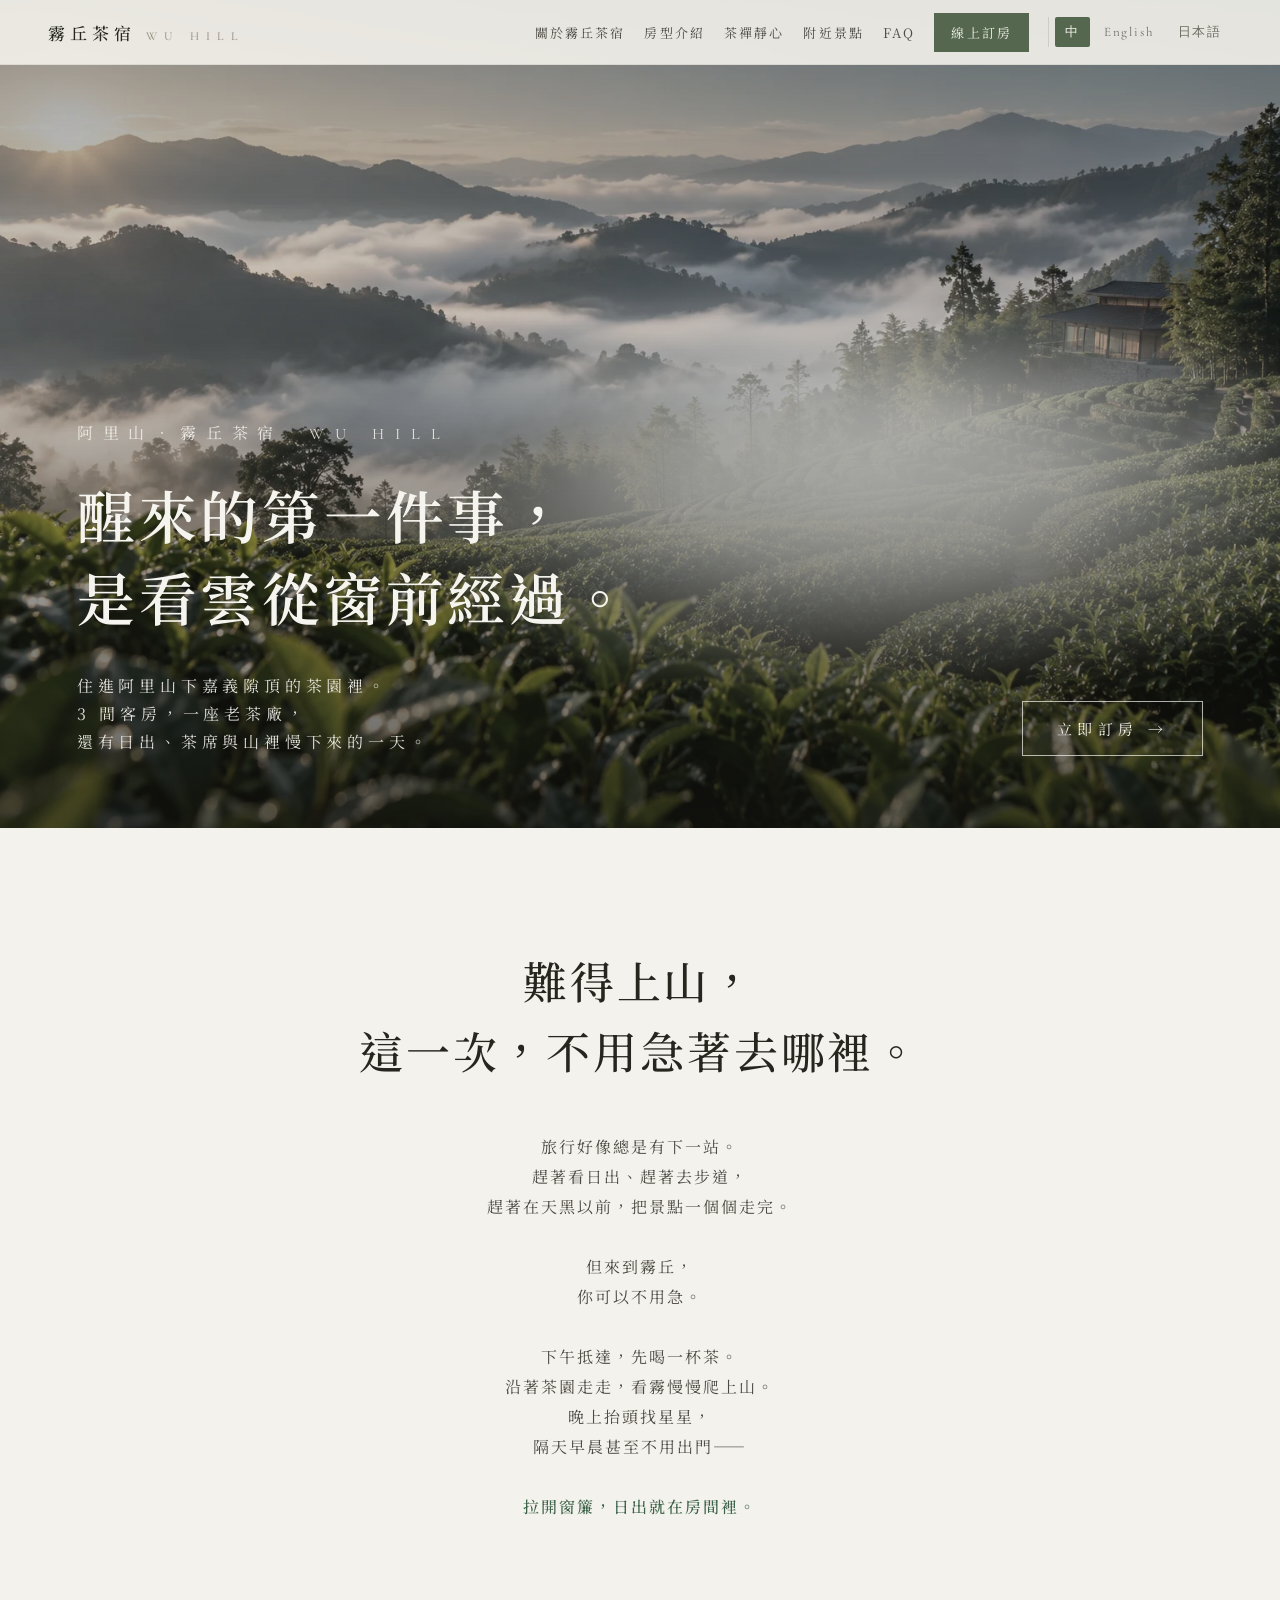
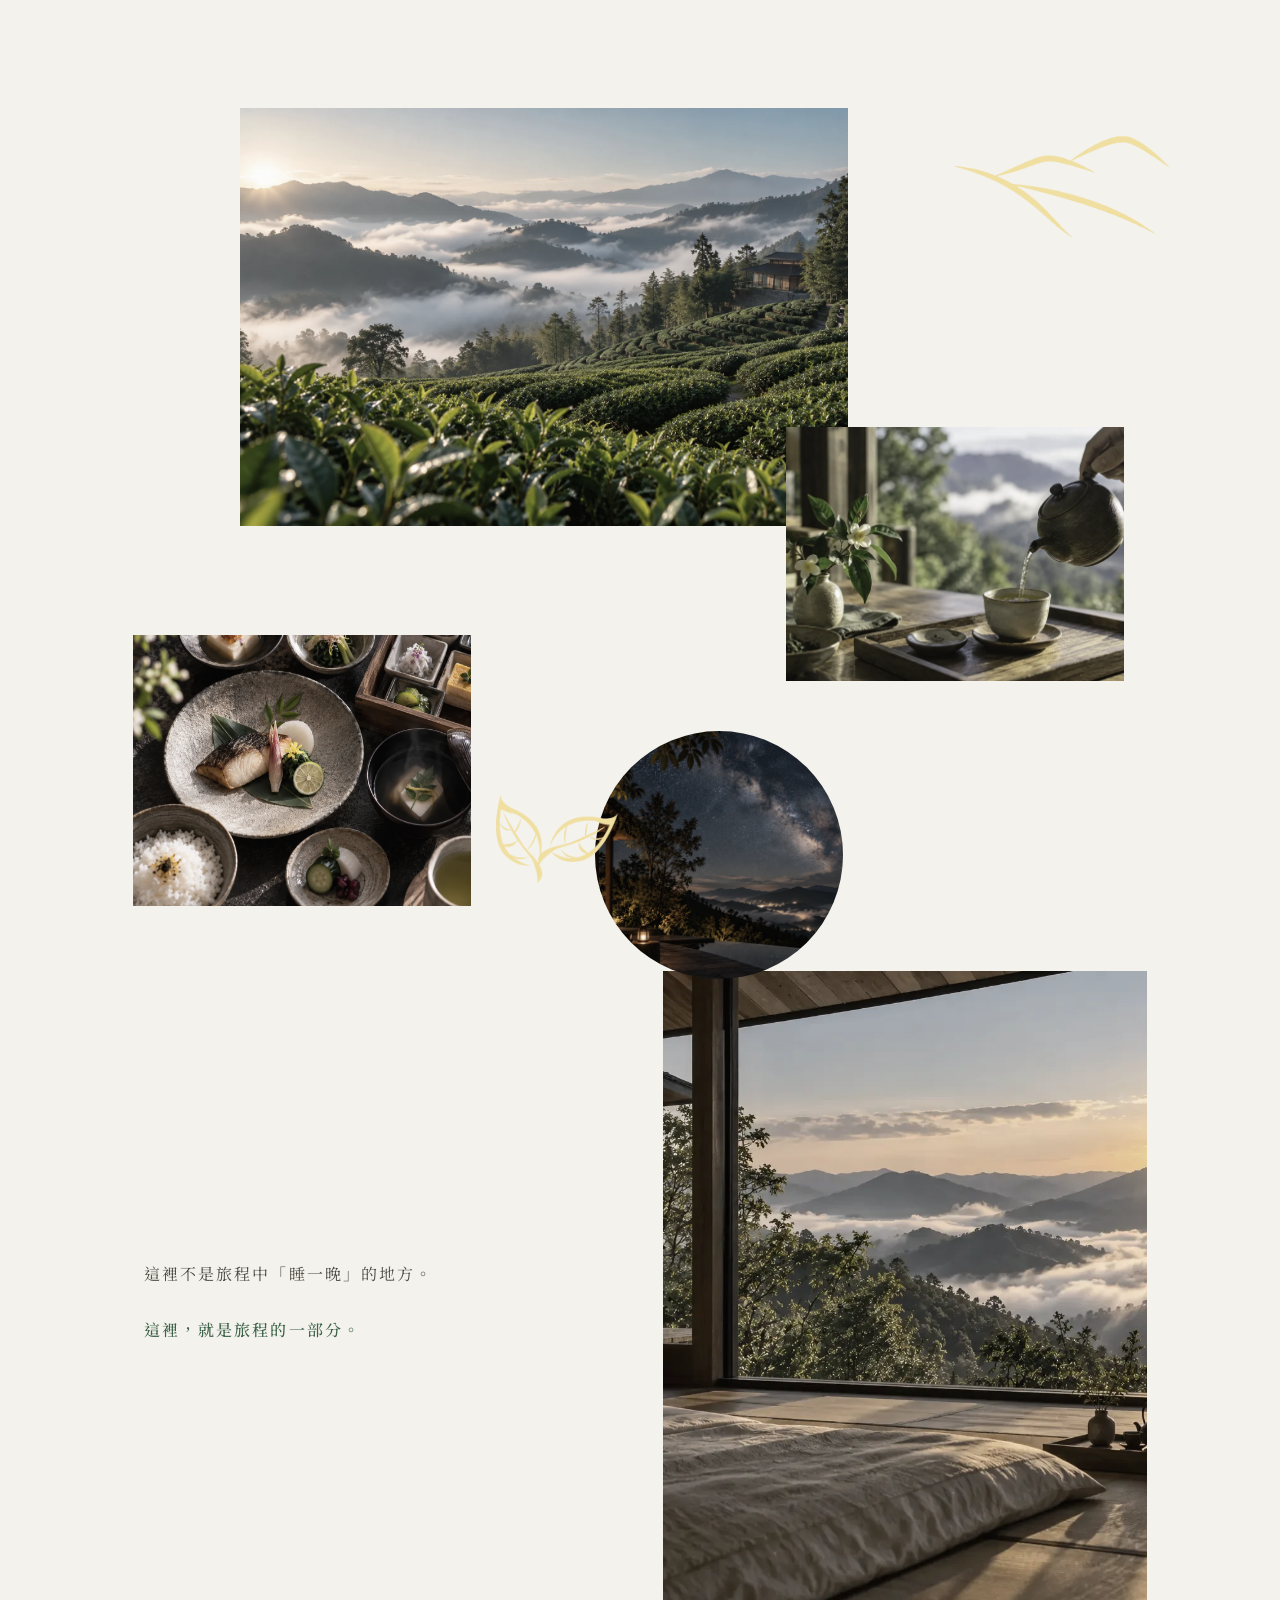
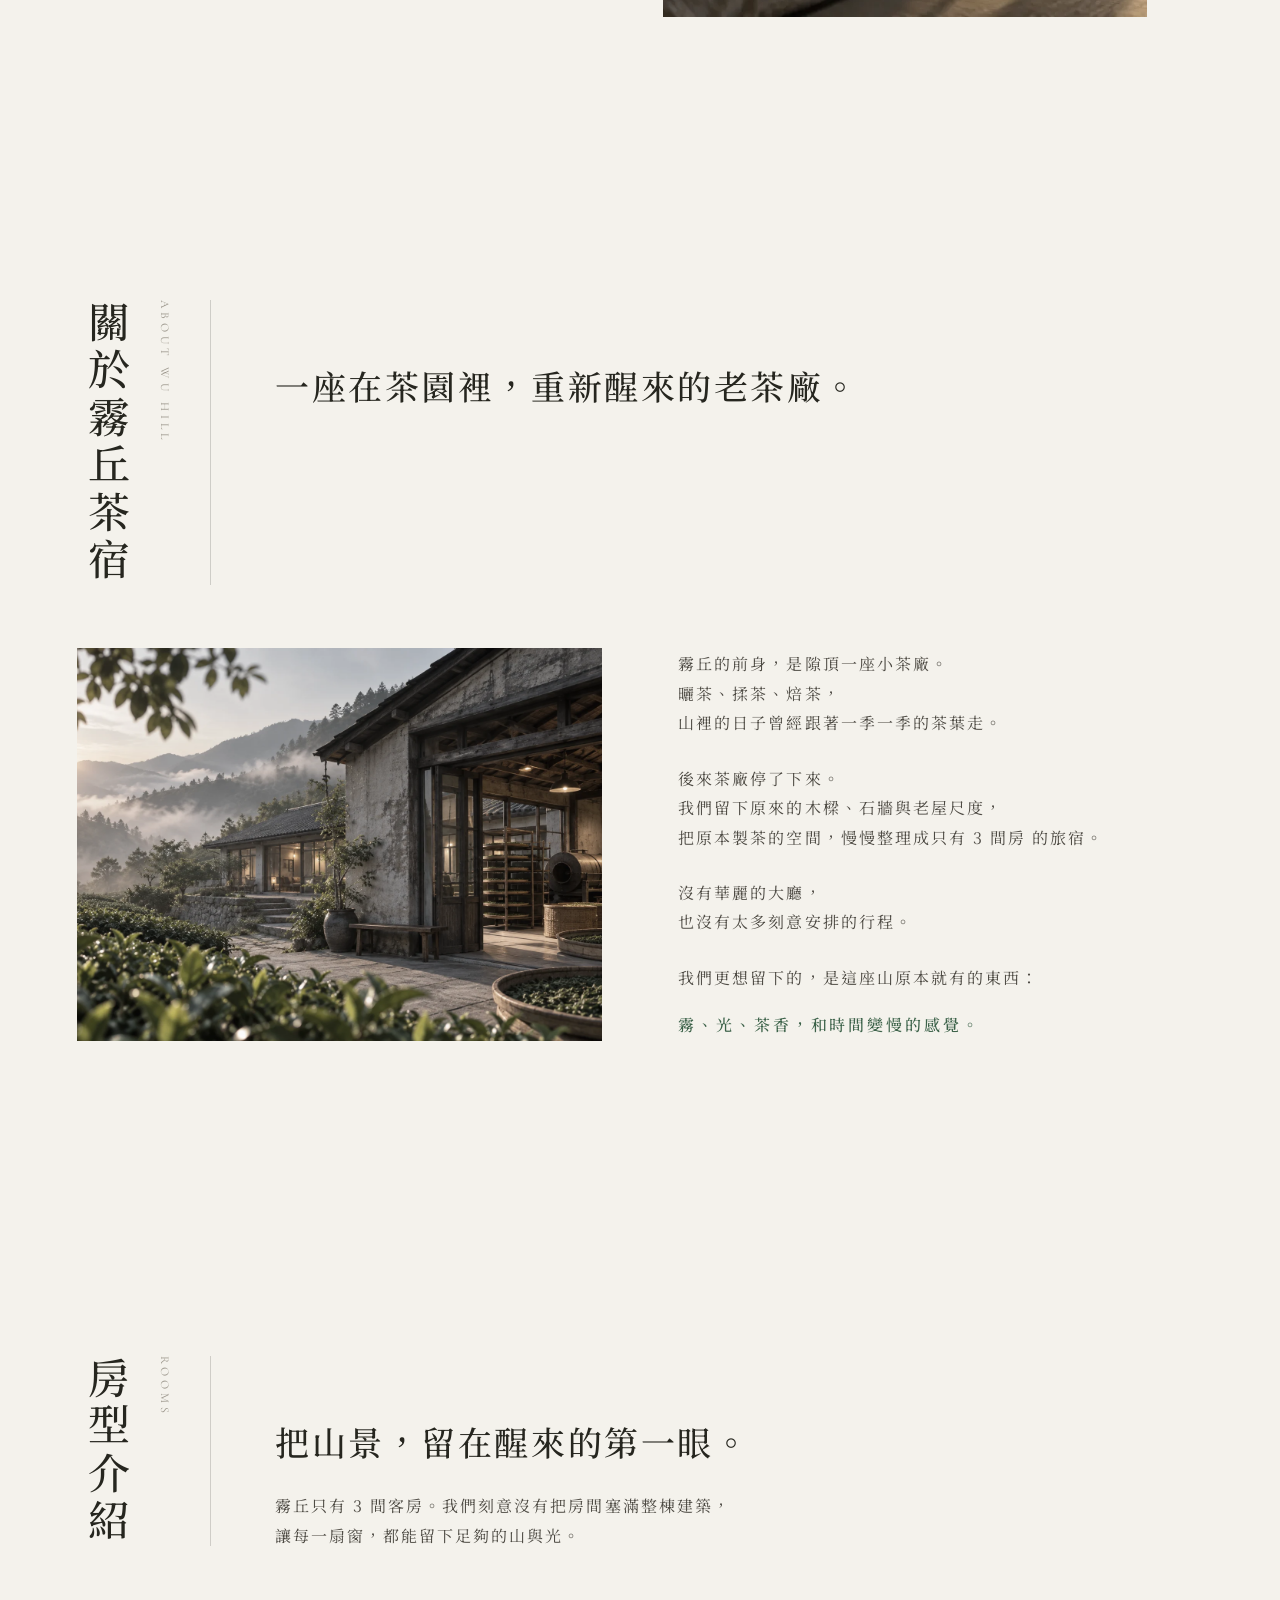
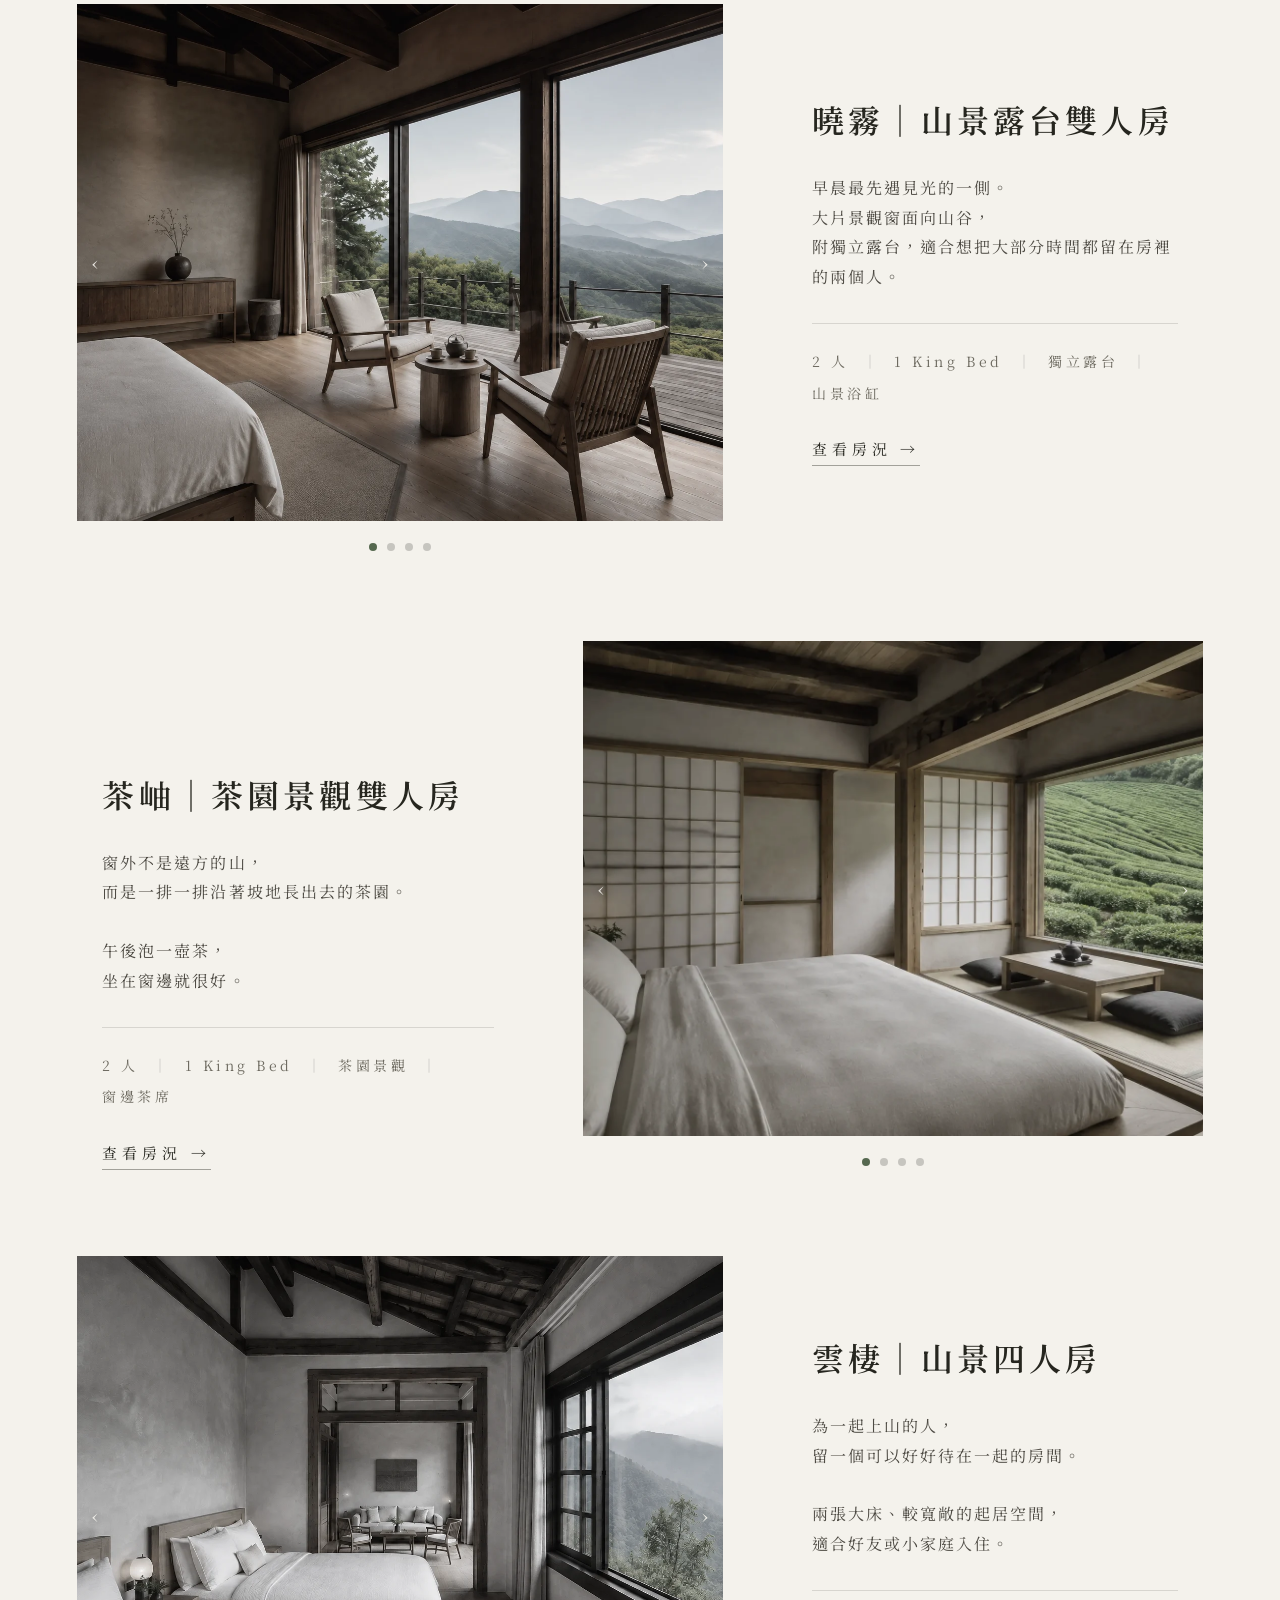
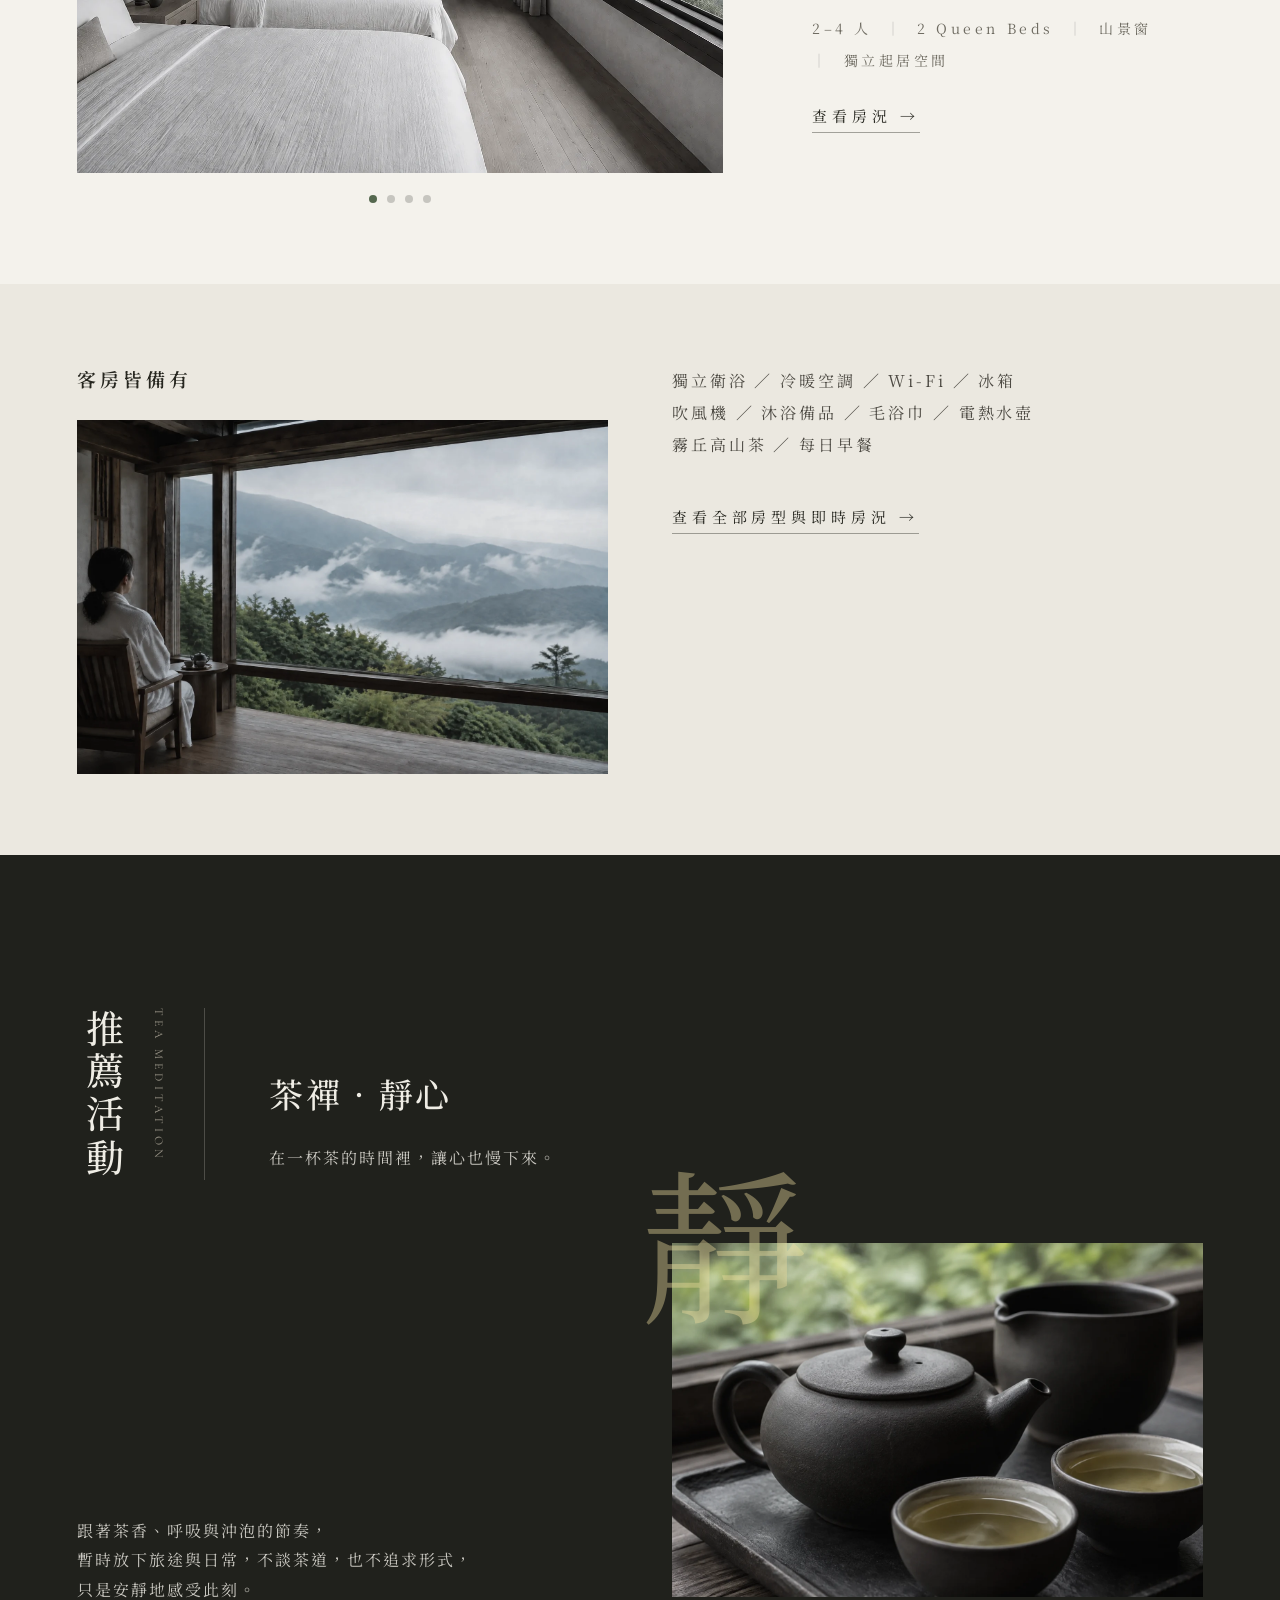
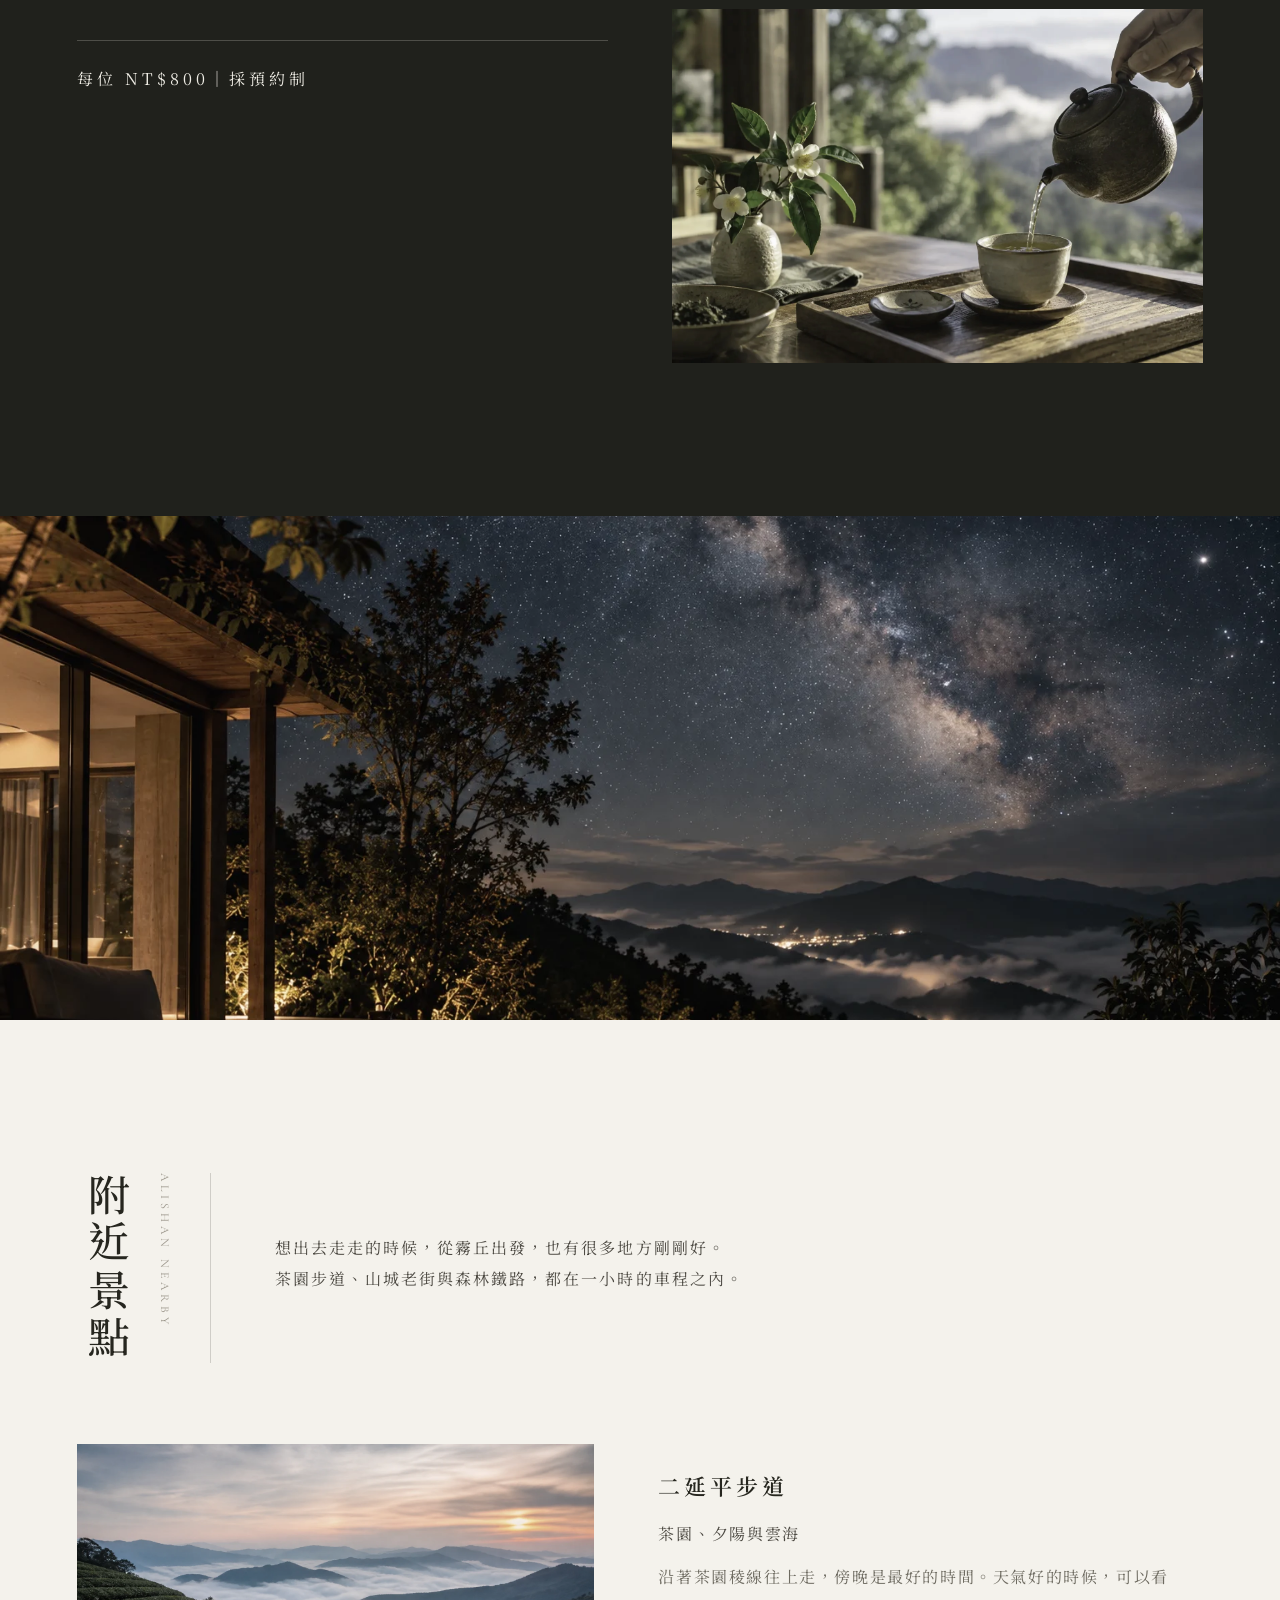
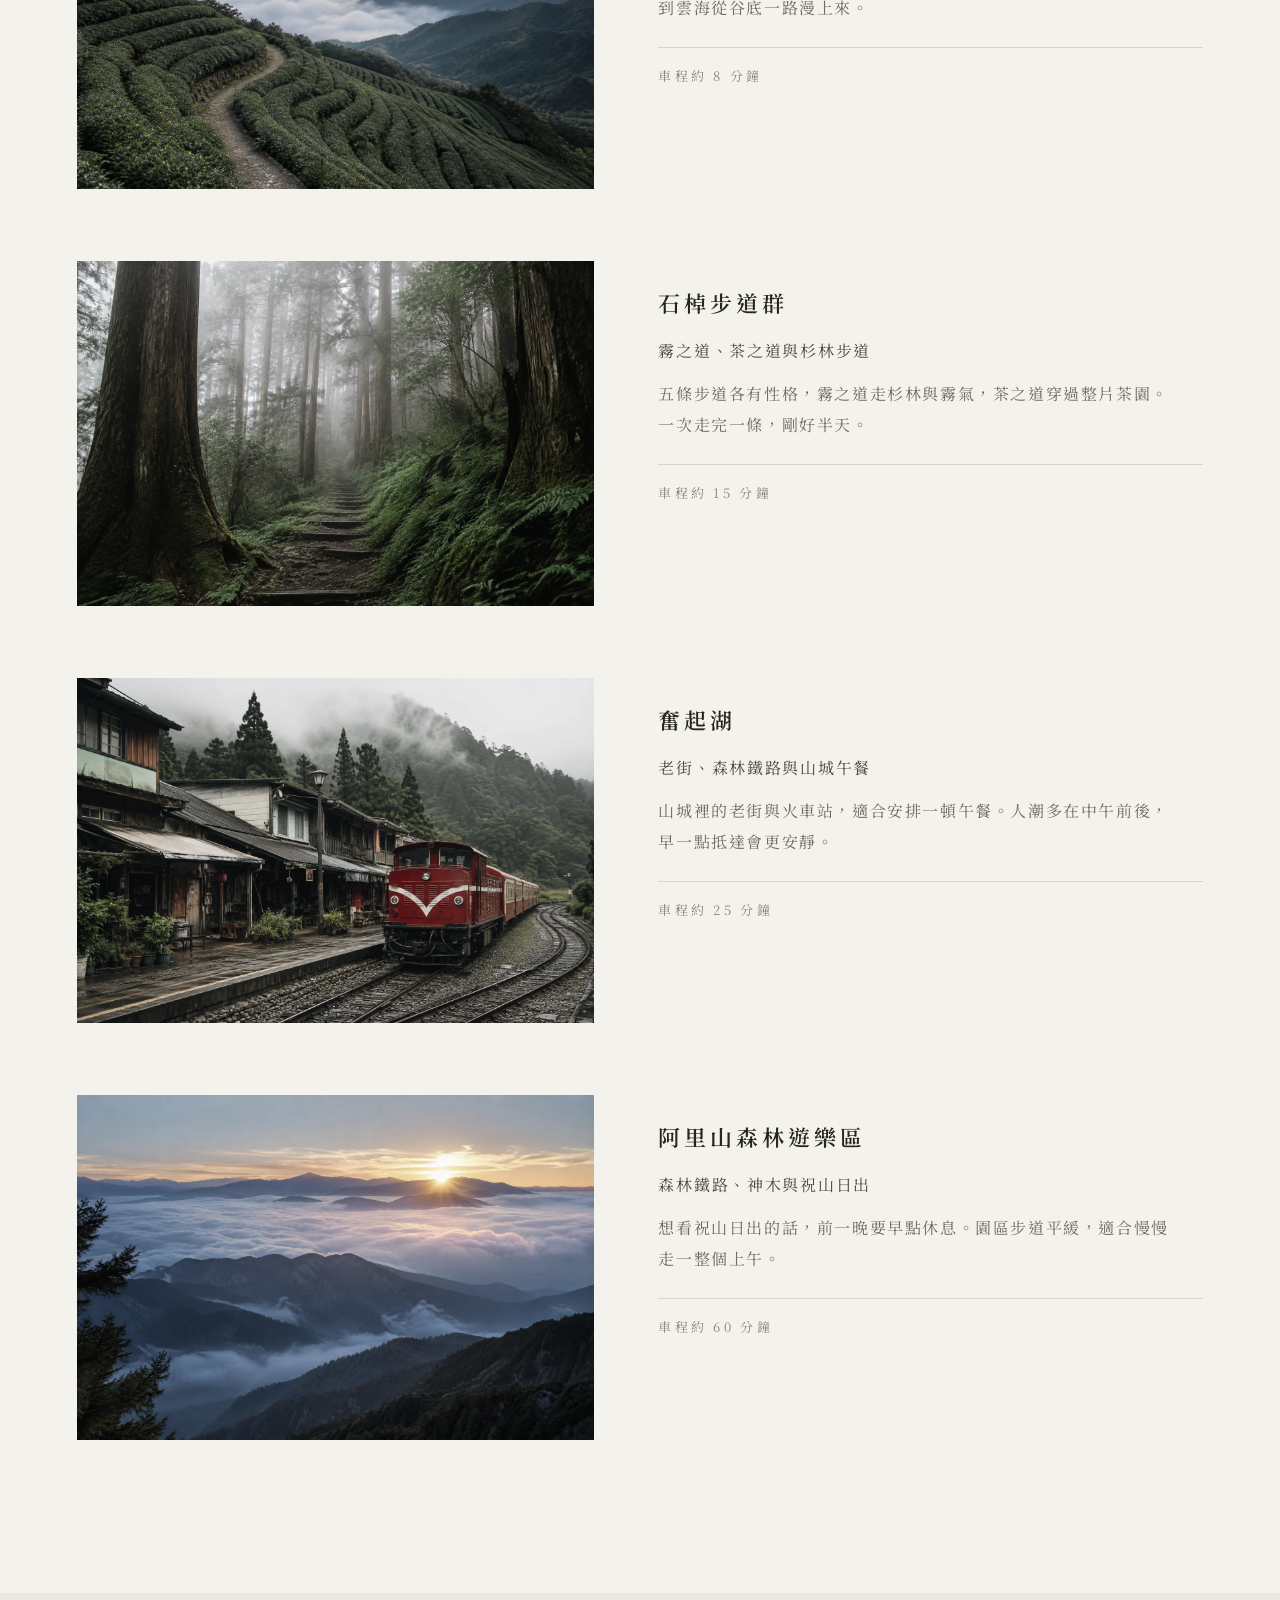
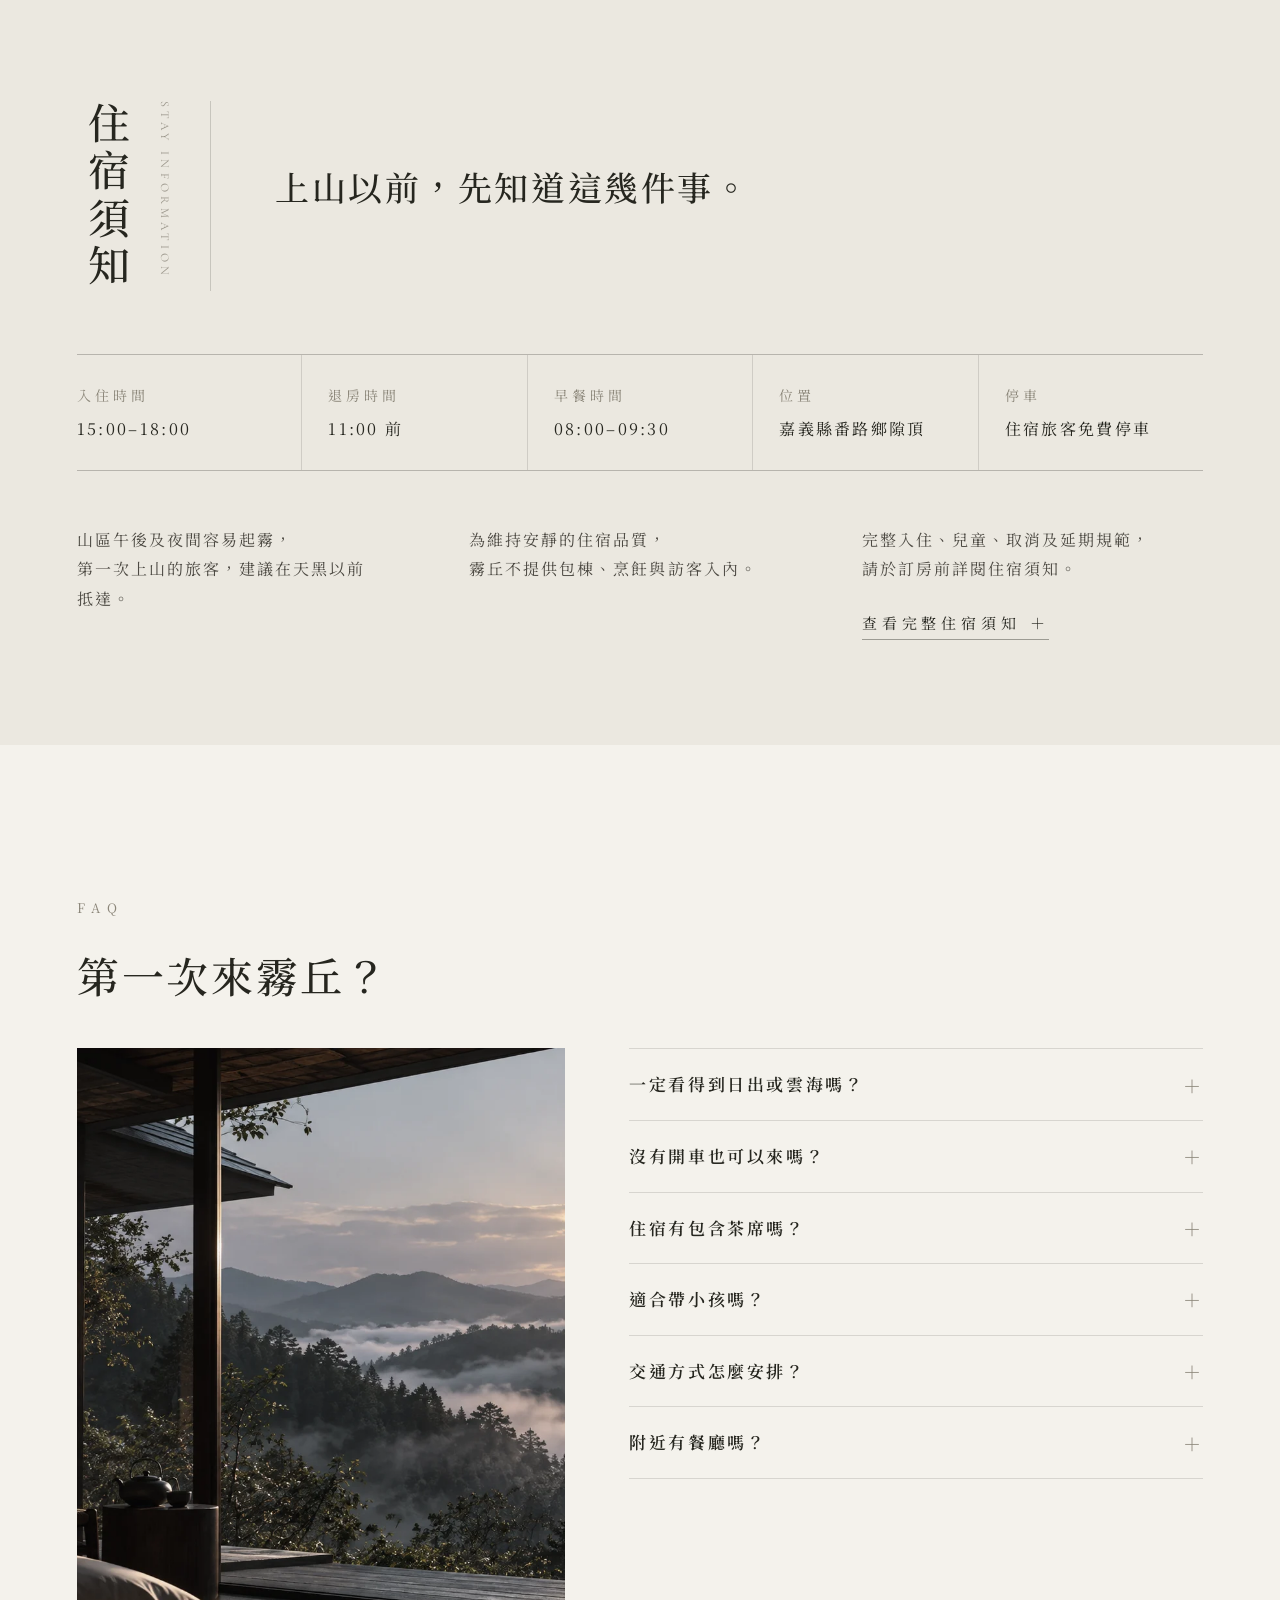
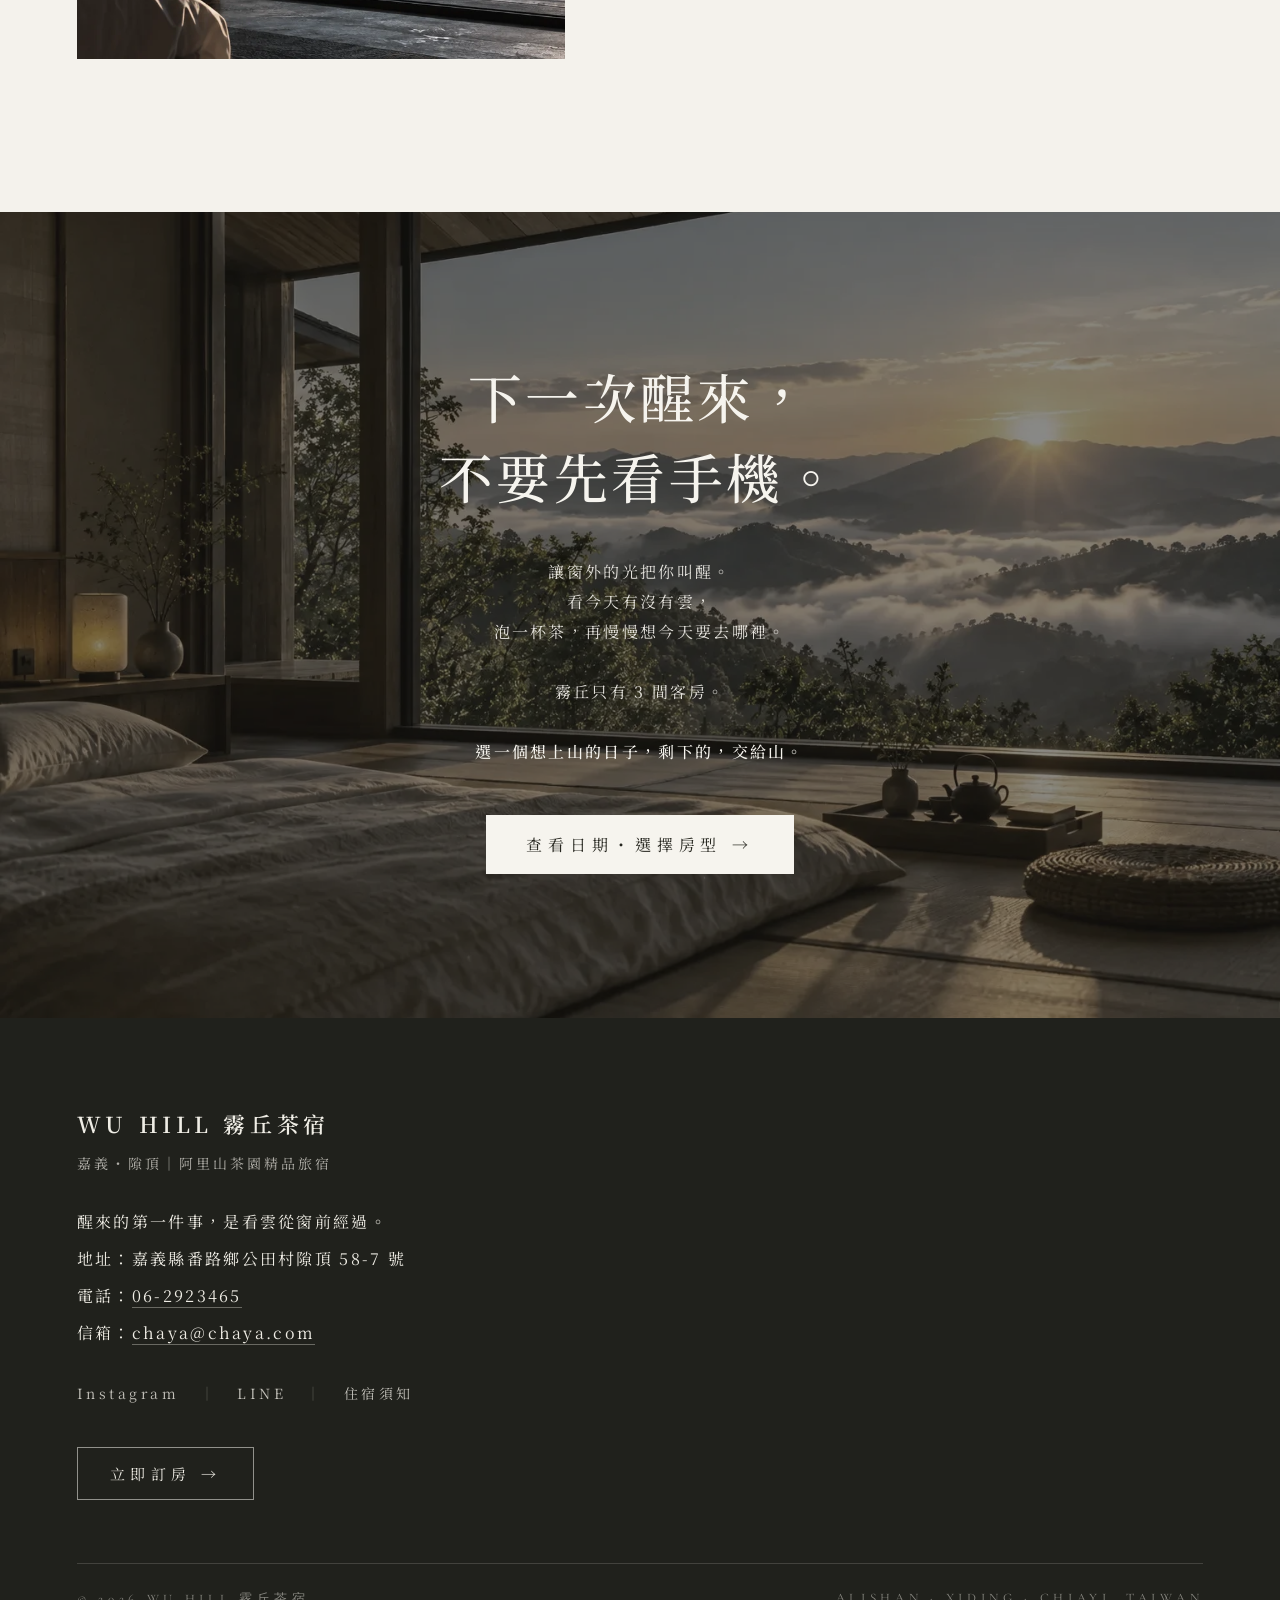
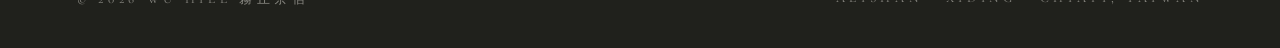
==== commit ce7f8de7: "Add files via upload" ====
--- a/index.html
+++ b/index.html
@@ -130,7 +130,7 @@
   [data-collage] [data-cfig]:not(figure){width:48% !important;font-size:clamp(13px,3.4vw,16px) !important}
 }
 @media (prefers-reduced-motion: reduce){
-  [data-mist]{animation:none !important;opacity:0.28 !important}
+  [data-mist]{display:none !important}
 }
 
 /* ---- 導覽列 ---- */
@@ -207,7 +207,7 @@
   <img data-slideshow data-hero-slide="0" src="assets/hero.webp" alt="霧丘茶宿：清晨山間茶席，茶湯注入陶杯" fetchpriority="high" style="position:absolute;inset:0;width:100%;height:100%;object-fit:cover;opacity:1;transition:opacity 2s ease-in-out">
   <img data-slideshow data-hero-slide="1" src="assets/tea-field-dawn.webp" alt="隙頂茶園與清晨雲海" loading="lazy" style="position:absolute;inset:0;width:100%;height:100%;object-fit:cover;opacity:0;transition:opacity 2s ease-in-out">
   <img data-slideshow data-hero-slide="2" src="assets/room2-4.webp" alt="窗邊茶席與茶園景觀" loading="lazy" style="position:absolute;inset:0;width:100%;height:100%;object-fit:cover;opacity:0;transition:opacity 2s ease-in-out">
-  <div data-mist aria-hidden="true" style="position:absolute;inset:-25%;pointer-events:none;background:radial-gradient(34% 22% at 62% 56%,rgba(250,250,247,1) 0%,rgba(250,250,247,0.9) 34%,rgba(250,250,247,0.45) 58%,rgba(250,250,247,0) 80%);filter:blur(20px);animation:wu-mist 15s linear infinite;will-change:transform,opacity"></div>
+  <div data-mist aria-hidden="true" style="position:absolute;inset:-25%;pointer-events:none;background:radial-gradient(34% 22% at 62% 56%,rgba(250,250,247,0.97) 0%,rgba(250,250,247,0.82) 30%,rgba(250,250,247,0.42) 54%,rgba(250,250,247,0) 80%);filter:blur(20px);animation:wu-mist 15s linear infinite;will-change:transform,opacity"></div>
   <div style="position:absolute;inset:0;background:linear-gradient(180deg,rgba(20,20,16,0.42) 0%,rgba(20,20,16,0.18) 38%,rgba(20,20,16,0.68) 100%)"></div>
   <div style="position:relative;max-width:1440px;margin:0 auto;width:100%;color:#F6F4EE">
     <p style="margin:0 0 30px;font-size:16px;letter-spacing:0.612em;color:rgba(246,244,238,0.86)">阿里山．霧丘茶宿　<span style="font-family:'Cormorant Garamond',serif;letter-spacing:0.684em">WU HILL</span></p>
@@ -605,7 +605,7 @@
     <h2 style="margin:0 0 40px;font-weight:500;font-size:clamp(28px,4.2vw,54px);line-height:1.5;letter-spacing:0.065em">下一次醒來，<br>不要先看手機。</h2>
     <div style="font-size:16px;line-height:1.88;letter-spacing:0.144em;color:rgba(246,244,238,0.9)">
       <p style="margin:0 0 30px">讓窗外的光把你叫醒。<br>看今天有沒有雲，<br>泡一杯茶，再慢慢想今天要去哪裡。</p>
-      <p style="margin:0 0 30px">霧丘只有六間房。</p>
+      <p style="margin:0 0 30px">霧丘只有 3 間客房。</p>
       <p style="margin:0 0 48px;color:#F6F4EE;font-weight:500">選一個想上山的日子，剩下的，交給山。</p>
     </div>
     <a href="https://08wuhill.vercel.app/reserve/zh.html" target="_blank" rel="noopener" style="display:inline-block;background:#F6F4EE;color:#26261F;padding:18px 40px;font-size:16px;letter-spacing:0.36em" data-hover="background:#F0DFA0;color:#26261F">查看日期・選擇房型 →</a>
